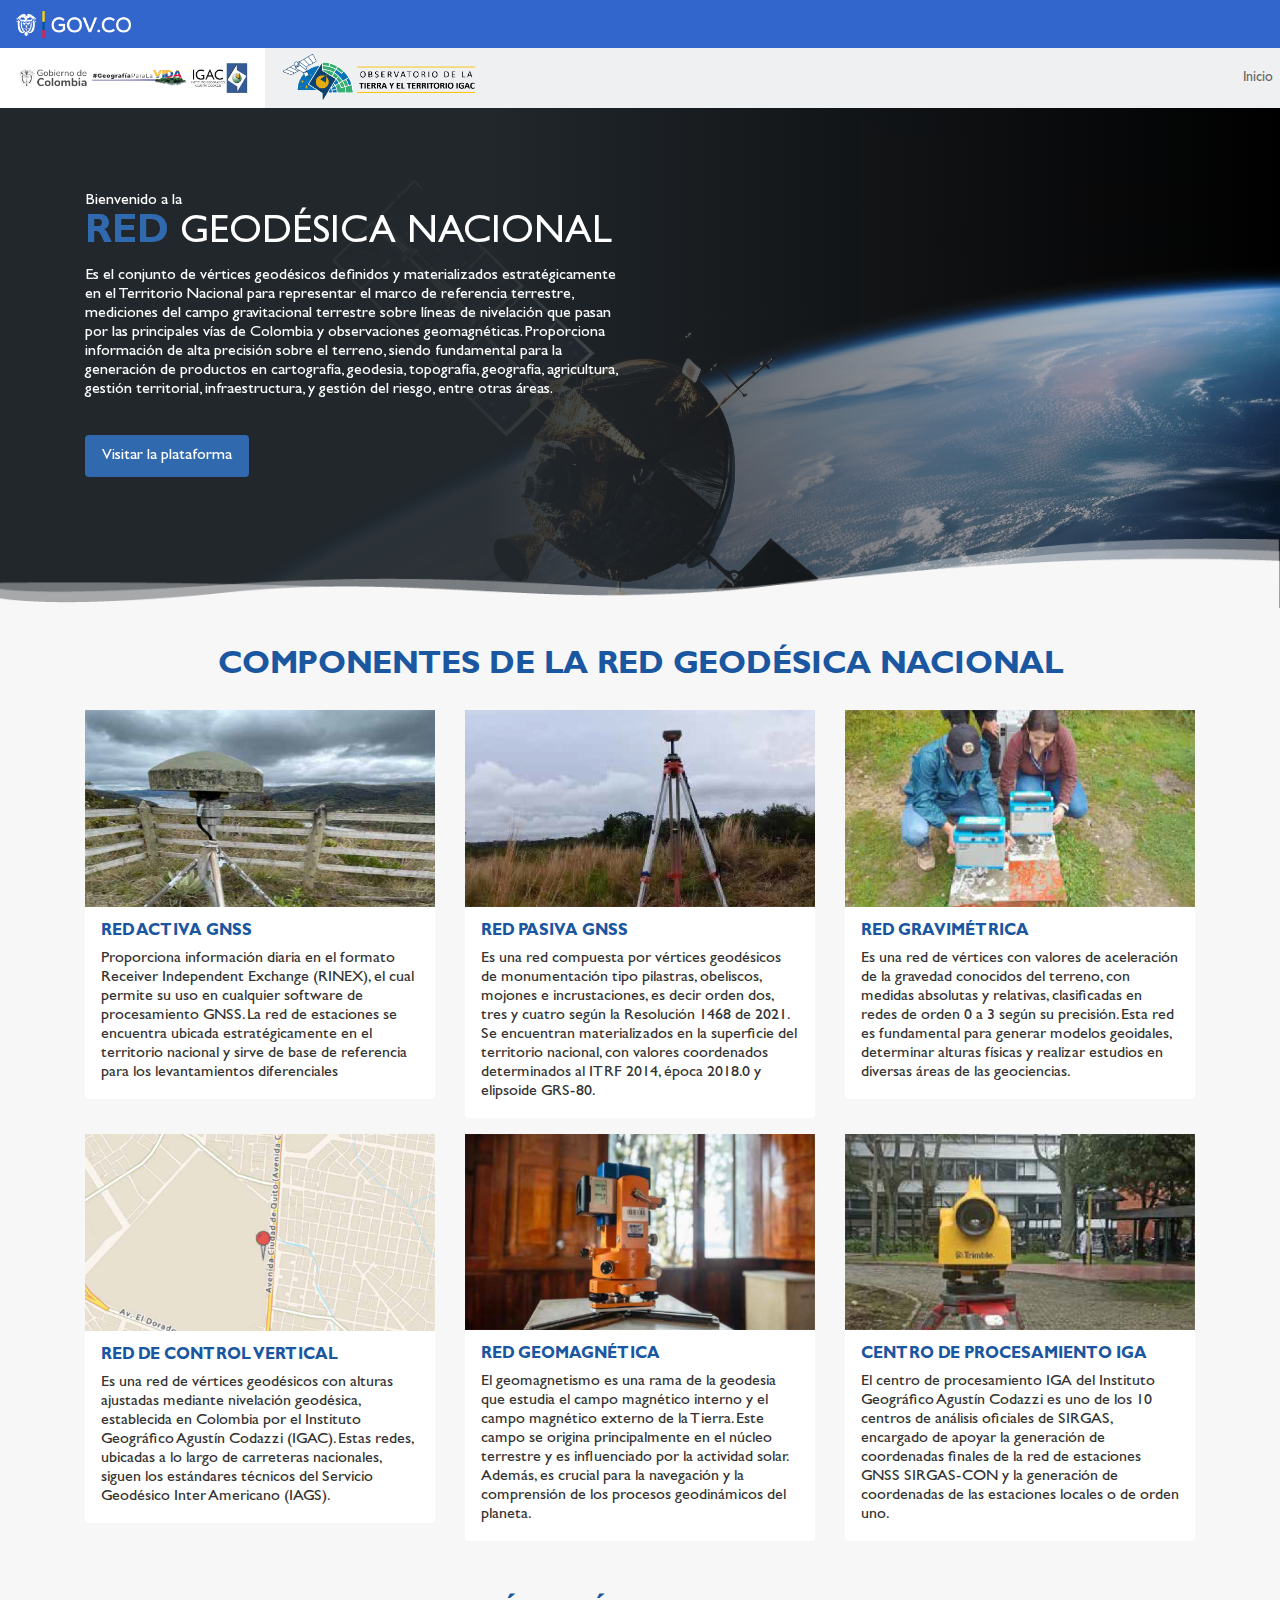
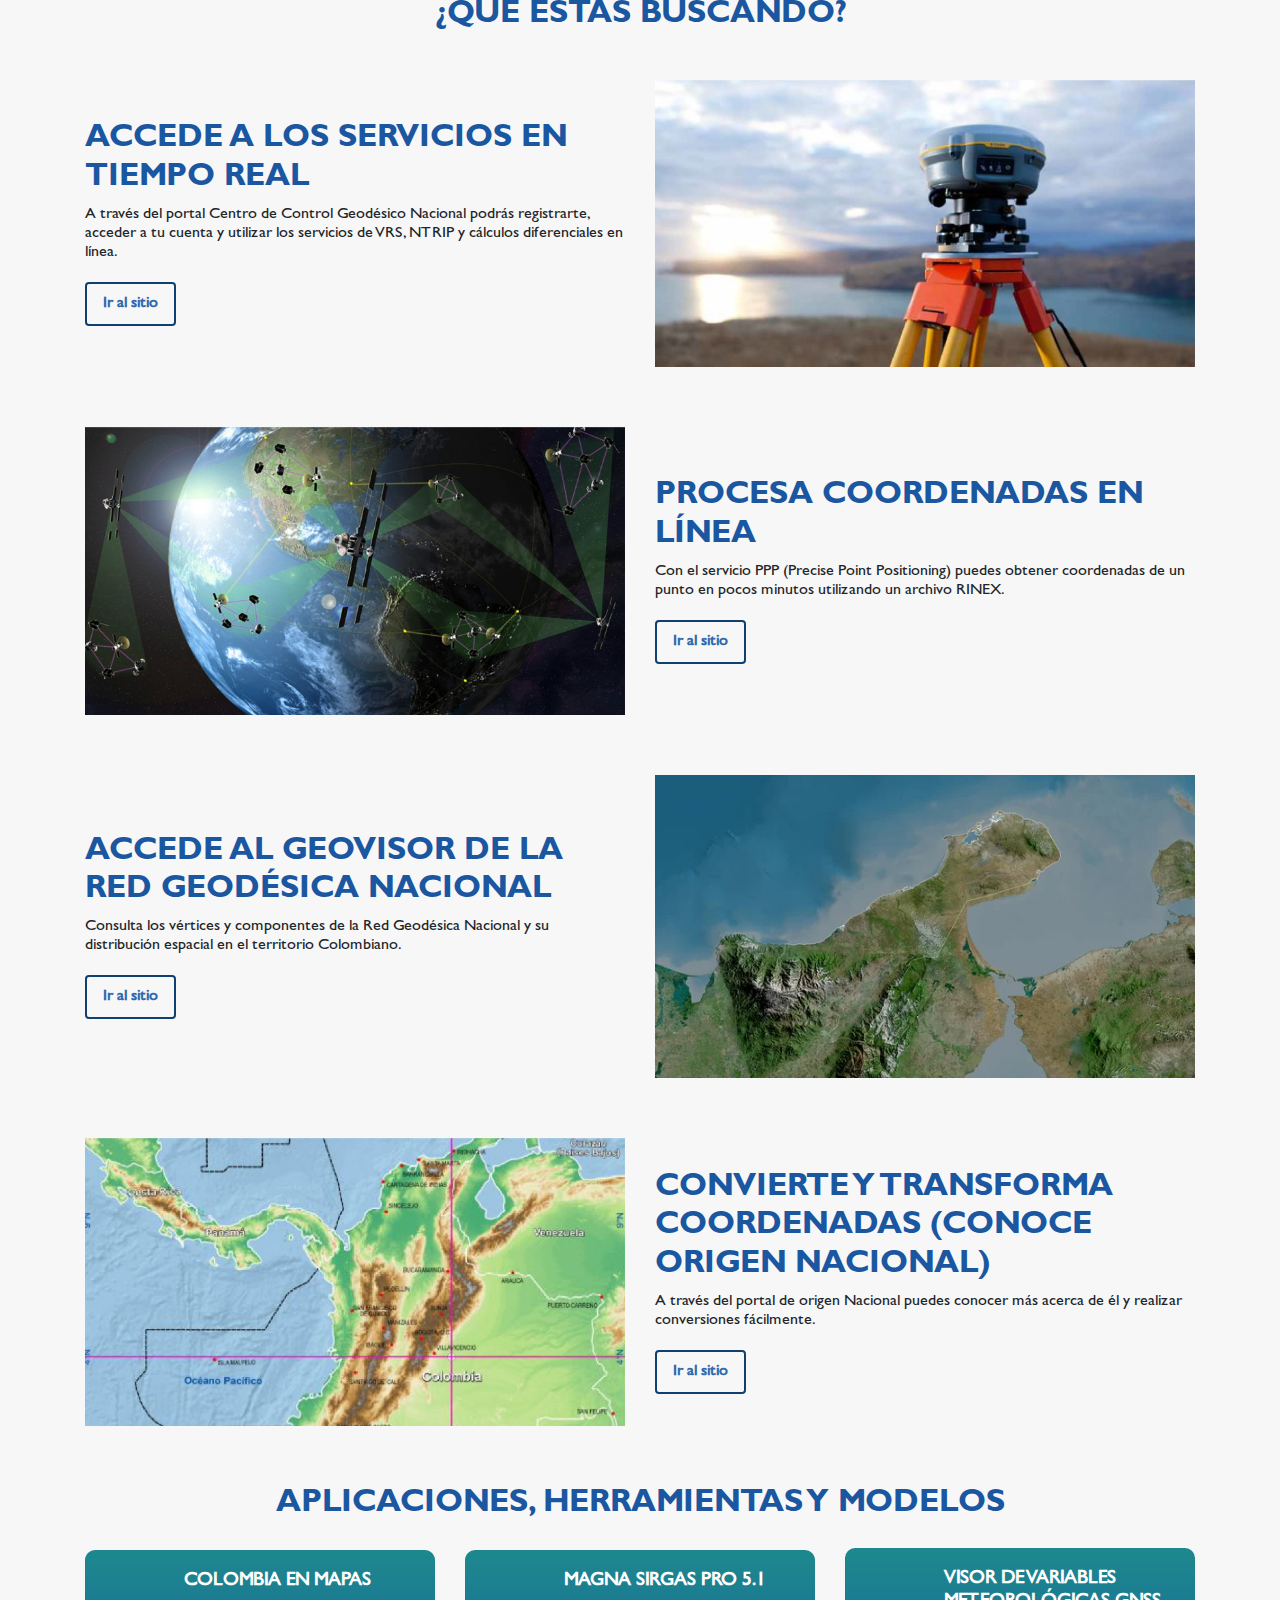
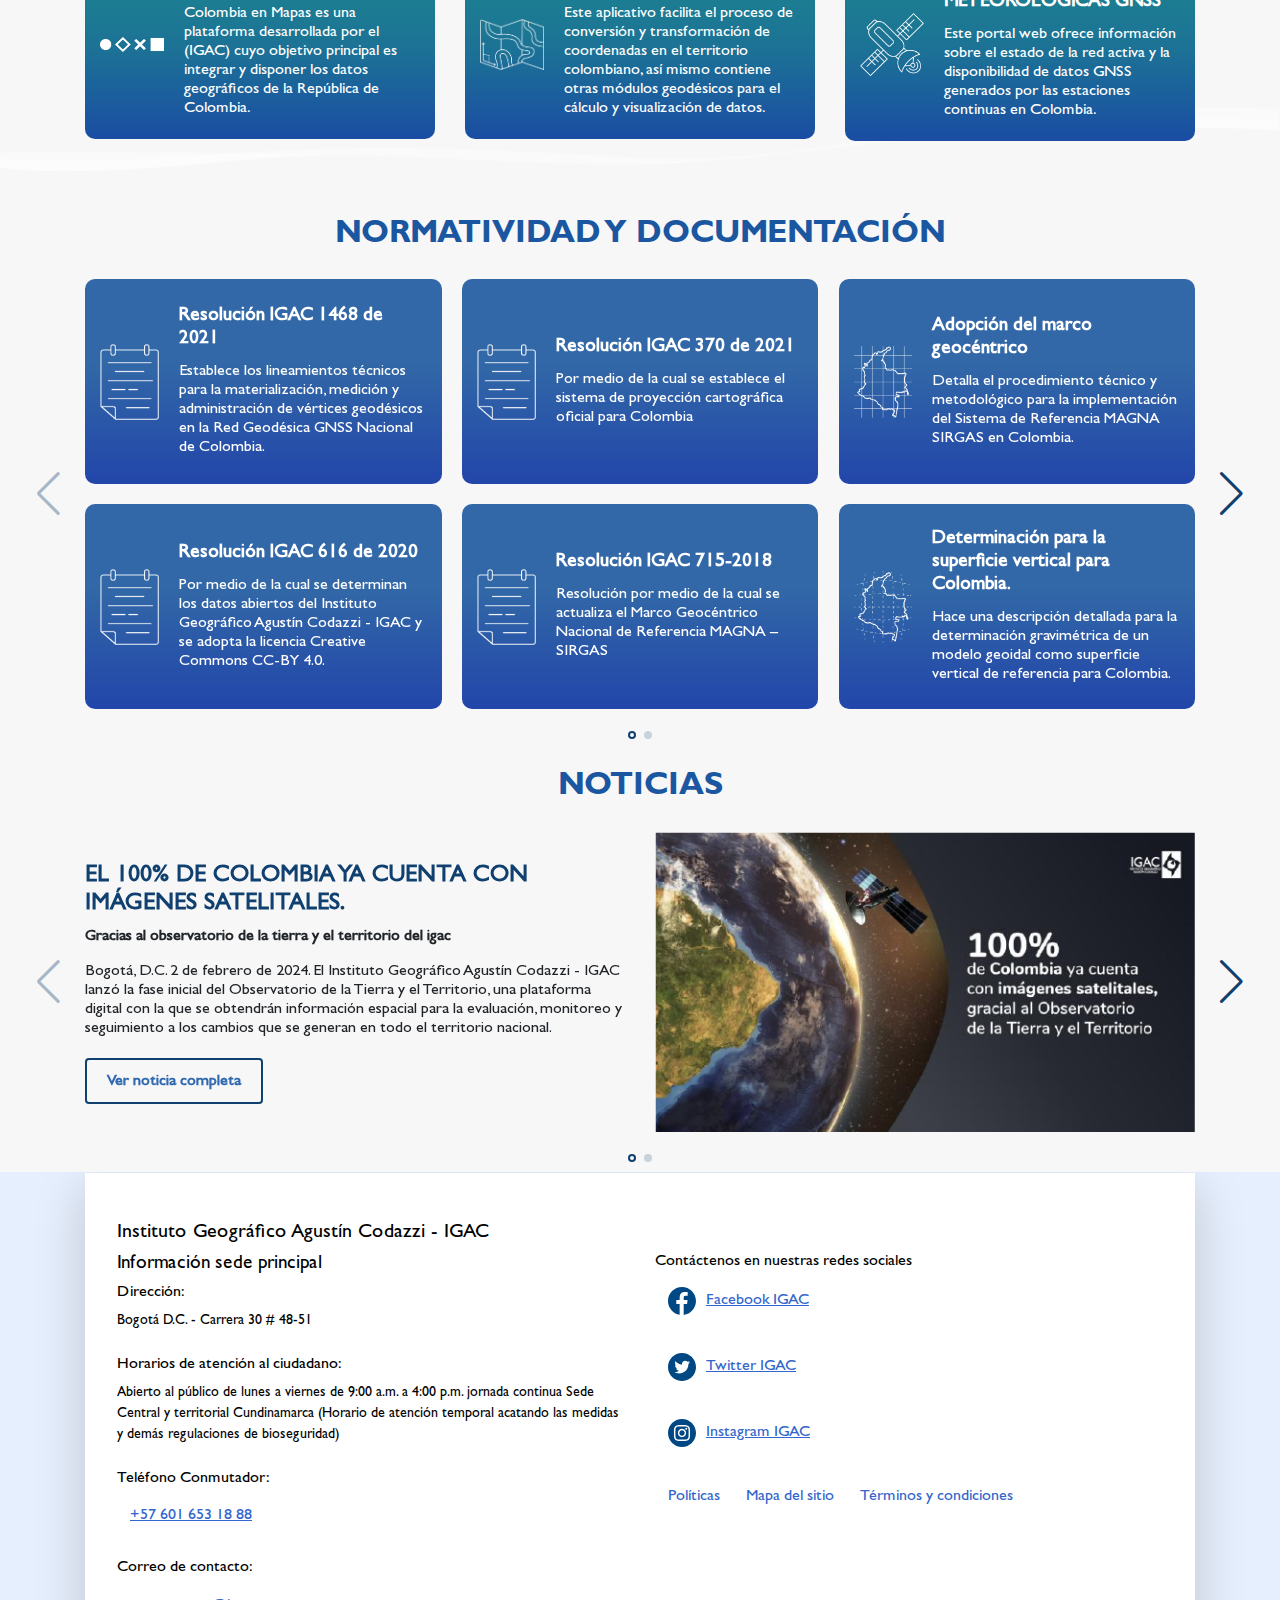
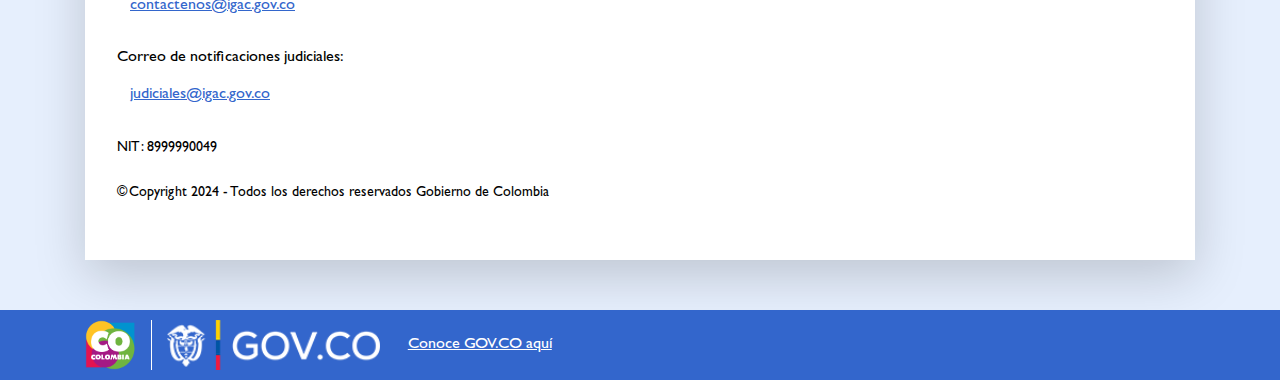
==== index.html @ 98615837 "huh" ====
<!DOCTYPE html>
<html lang="es-ES">
<head>
    <meta charset="utf-8" />
    <meta http-equiv="X-UA-Compatible" content="IE=edge" />
    <meta name="viewport" content="width=device-width,initial-scale=1,maximum-scale=1,user-scalable=no" />
    <meta name="description" content="Red Geodésica content"/>
    <meta name="keywords" content="Red Geodésica keywords"/>
    <meta name="author" content="Instituto Geográfico Agustín Codazzi - IGAC" />
    <meta name="title" property="og:title" content="Colombia en Mapas">
    <meta property="og:type" content="website">
    <meta name="image" property="og:image" content="">
    <meta http-equiv="content-language" content="es" />
    <link rel="stylesheet" href="https://pro.fontawesome.com/releases/v5.10.0/css/all.css" integrity="sha384-AYmEC3Yw5cVb3ZcuHtOA93w35dYTsvhLPVnYs9eStHfGJvOvKxVfELGroGkvsg+p" crossorigin="anonymous">
    <link rel="canonical" href="https://www.colombiaot.gov.co" />
    <link rel="shortcut icon" href="./redgeodesica/images/favicon.ico" />
    <title>Red Geodésica.</title>

    <link rel="stylesheet" href="https://cdn.jsdelivr.net/npm/bootstrap@4.0.0/dist/css/bootstrap.min.css" integrity="sha384-Gn5384xqQ1aoWXA+058RXPxPg6fy4IWvTNh0E263XmFcJlSAwiGgFAW/dAiS6JXm" crossorigin="anonymous">
    <link rel="stylesheet" href="https://cdn.jsdelivr.net/npm/swiper@11/swiper-bundle.min.css" />

    <link rel="stylesheet" href="/css/navbar-footer.css">
    <link rel="stylesheet" href="/css/maestra.css">
</head>
<body class="calcite calcite-nav-top">
    <!--header-->
    <div class="barra_gov">
        <a class="logo-gov" href="https://www.gov.co/home/" target="_blank">
            <img alt="Logo Gov.co" src="/images/header_govco.png">
        </a>
    </div>
    <nav>
        <div class="navbarigac">
            <div class="logos">
                <a href="https://www.igac.gov.co" class="navbar-brand-igac" target="_blank">
                    <img alt="Logo IGAC" src="/images/logo.png">
                </a>
                <img src="/images/Logo_OBS.png" alt="">
            </div>
            <ul id="link-list">
                <li>
                    <a rel="noopener" href="/redgeodesica">Inicio</a>
                </li>                
            </ul>
            <button class='nav-bar-toggle-igac'>
                <div class='icon-bar'></div>
                <div class='icon-bar'></div>
                <div class='icon-bar'></div>
            </button>
        </div>
        <div class='navbarnavigac'>
        </div>
    </nav>
    <!--body-->
    <div class="herobanner-container">
        <div class="herobanner">
            <div class="container herobanner-text">
                <div class="row pb-5">
                    <div class="col-md-8 col-lg-6">
                        <p class="welcome mb-0">Bienvenido a la</p>
                        <h1>
                            <b>RED</b>
                            GEODÉSICA NACIONAL
                        </h1>
                        <p class="introduction pb-3">
                            Es el conjunto de vértices geodésicos definidos y materializados estratégicamente en el Territorio Nacional 
                            para representar el marco de referencia terrestre, mediciones del campo gravitacional terrestre sobre líneas 
                            de nivelación que pasan por las principales vías de Colombia y observaciones geomagnéticas. Proporciona
                            información de alta precisión sobre el terreno, siendo fundamental para la generación de productos en cartografía, 
                            geodesia, topografía, geografía, agricultura, gestión territorial, infraestructura, y gestión del riesgo, entre otras áreas.
                        </p>
                        <br>
                        <a class="btn px-3 py-2" href="/visor/" target="_blank">
                            Visitar la plataforma
                        </a>
                    </div>
                </div>
                <!-- If we need pagination-->                   
                <div class="swiper-pagination swiper-pagination1 text-left col-12 d-flex mt-5"></div>
            </div>
            <div class="container-fluid swiper-container">
                <!-- Slider main container -->
                <div class="swiper-herobanner">
                    <!-- Additional required wrapper -->            
                    <div class="swiper-wrapper">
                        <!-- Slides -->
                        <div class="swiper-slide">
                            <img class="hero-bg" src="/images/hero1.jpg" alt="">
                        </div>
                        <div class="swiper-slide">
                            <img class="hero-bg" src="/images/hero2.jpg" alt="">
                        </div>
                        <div class="swiper-slide">
                            <img class="hero-bg" src="/images/hero3.jpg" alt="">
                        </div>            
                    </div>                
                </div>
            </div>
        </div>
    </div>
    <main class="position-relative">
        <div class="section componentes">
            <img class="shape" src="/images/shape.png" alt="">
            <h2 class="title mb-4">
                Componentes de la Red Geodésica Nacional
            </h2>
            <div class="container">               
                <div class="row">
                    <div class="col-md-4 mb-3">
                        <a href="" class="card">
                            <img src="/images/red_activa.png" alt="">
                            <div class="p-3"> 
                                <div class="title text-left mb-2">Red Activa GNSS</div>
                                <p>Proporciona información diaria en el formato Receiver Independent Exchange (RINEX), el cual permite su uso en cualquier software de procesamiento GNSS. La red de estaciones se encuentra ubicada estratégicamente en el territorio nacional y sirve de base de referencia para los levantamientos diferenciales</p>
                            </div>
                        </a>
                    </div>
                    <div class="col-md-4 mb-3">
                        <a href="" class="card">
                            <img src="/images/red_pasiva.png" alt="">
                            <div class="p-3">
                                <div class="title text-left mb-2">Red Pasiva GNSS</div>
                                <p>Es una red compuesta por vértices geodésicos de monumentación tipo pilastras, obeliscos, mojones e incrustaciones, es decir orden dos, tres y cuatro según la Resolución 1468 de 2021. Se encuentran materializados en la superficie del territorio nacional, con valores coordenados determinados al ITRF 2014, época 2018.0 y elipsoide GRS-80.</p>
                            </div>
                        </a>
                    </div>
                    <div class="col-md-4 mb-3">
                        <a href="" class="card">
                            <img src="/images/red_gavimetrica.png" alt="">
                            <div class="p-3">
                                <div class="title text-left mb-2">Red Gravimétrica</div>
                                <p>
                                    Es una red de vértices con valores de aceleración de la gravedad conocidos del terreno, con medidas absolutas y relativas, clasificadas en redes de orden 0 a 3 según su precisión. Esta red es fundamental para generar modelos geoidales, determinar alturas físicas y realizar estudios en diversas áreas de las geociencias.</p>
                            </div>
                        </a>
                    </div>
                    <div class="col-md-4 mb-3">
                        <a href="" class="card">
                            <img src="/images/control_vertical.png" alt="">
                            <div class="p-3">
                                <div class="title text-left mb-2">Red de Control Vertical</div>
                                <p>Es una red de vértices geodésicos con alturas ajustadas mediante nivelación geodésica, establecida en Colombia por el Instituto Geográfico Agustín Codazzi (IGAC). Estas redes, ubicadas a lo largo de carreteras nacionales, siguen los estándares técnicos del Servicio Geodésico Inter Americano (IAGS).</p>
                            </div>
                        </a>
                    </div>
                    <div class="col-md-4 mb-3">
                        <a href="" class="card">
                            <img src="/images/red_geomagnetica.png" alt="">
                            <div class="p-3">
                                <div class="title text-left mb-2">Red Geomagnética</div>
                                <p>El geomagnetismo es una rama de la geodesia que estudia el campo magnético interno y el campo magnético externo de la Tierra. Este campo se origina principalmente en el núcleo terrestre y es influenciado por la actividad solar. Además, es crucial para la navegación y la comprensión de los procesos geodinámicos del planeta.</p>
                            </div>
                        </a>
                    </div>
                    <div class="col-md-4 mb-3">
                        <a href="" class="card">
                            <img src="/images/centro_procesamiento.png" alt="">
                            <div class="p-3">
                                <div class="title text-left mb-2">Centro de Procesamiento IGA</div>
                                <p>El centro de procesamiento IGA del Instituto Geográfico Agustín Codazzi es uno de los 10 centros de análisis oficiales de SIRGAS, encargado de apoyar la generación de coordenadas finales de la red de estaciones GNSS SIRGAS-CON y la generación de coordenadas de las estaciones locales o de orden uno.</p>
                            </div>
                        </a>
                    </div>                    
                </div>
            </div>
        </div>
        <h2 class="title mb-4">
            ¿QUÉ ESTÁS BUSCANDO?
        </h2>
        <div class="section que-es-ott">
            <div class="container">
                <div class="row">
                    <div class="col-md-6 d-flex align-items-center">
                        <div class="text">
                            <h2 class="title text-left">
                                Accede a los servicios en tiempo real
                            <br>
                            </h2>
                            <p>A través del portal Centro de Control Geodésico Nacional podrás registrarte, acceder a tu cuenta y utilizar los servicios de VRS, NTRIP y cálculos diferenciales en línea.
                            <br>
                            <br>
                            <a class="btn px-3 py-2" href="https://redgeodesica-sbc.igac.gov.co/sbc/" target="_blank">
                                Ir al sitio
                            </a>
                            <br>                                                    
                        </div>
                    </div>
                    <div class="col-md-6">
                        <img src="/images/Accedealosservicios.png" alt="">
                    </div>
                </div>
            </div>
        </div>
    </div>
</div>
<div class="section que-es-ott">
    <div class="container">
        <div class="row">
            <div class="col-md-6">
                <img src="/images/procesa_coordenadas.png" alt="">
            </div>
            <div class="col-md-6 d-flex align-items-center">
                <div class="text">
                    <h2 class="title text-left">
                        PROCESA COORDENADAS EN LÍNEA
                        <br>
                    </h2>
                    <p>Con el servicio PPP (Precise Point Positioning) puedes obtener coordenadas de un punto en pocos minutos utilizando un archivo RINEX.
                        <br>
                        <br>
                        <a class="btn px-3 py-2" href="https://redgeodesica-sbc.igac.gov.co:8080/ppp/" target="_blank">
                            Ir al sitio
                        </a>
                        <br>
                    </p>
                </div>
            </div>
        </div>
    </div>
</div>
<div class="section buscando">
    <div class="container">
        <div class="row">
            <div class="col-md-6 d-flex align-items-center">
                <div class="text">
                    <h2 class="title text-left">
                        Accede al Geovisor de la Red Geodésica Nacional
                    </h2>
                    <p>Consulta los vértices y componentes de la Red Geodésica Nacional y su distribución espacial en el territorio Colombiano.
                    <br>
                    <br>
                    <a class="btn px-3 py-2" href="https://www.colombiaenmapas.gov.co/" target="_blank">
                        Ir al sitio
                    </a>
                    <br>                                               
                </div>
            </div>
            <div class="col-md-6">
                <img src="/images/AccedealGeovisor.jpg" alt="">
            </div>
        </div>
    </div>
</div>
<div class="section que-es-ott">
    <div class="container">
        <div class="row">
            <div class="col-md-6">
                <img src="/images/conviertetransformacoordenadas.png" alt="">
            </div>
            <div class="col-md-6 d-flex align-items-center">
                <div class="text">
                    <h2 class="title text-left">
                        Convierte y transforma coordenadas (Conoce origen Nacional)
                        <br>
                    </h2>
                    <p>A través del portal de origen Nacional puedes conocer más acerca de él y realizar conversiones fácilmente.
                        <br>
                        <br>
                        <a class="btn px-3 py-2" href="https://origen.igac.gov.co/herramientas.html" target="_blank">
                            Ir al sitio
                        </a>
                        <br>
                    </p>
                </div>
            </div>
        </div>
    </div>
</div>
        <div class="section aplicaciones">            
            <div class="container">           
                <h2 class="title mb-4">
                    Aplicaciones, herramientas y modelos
                </h2>
                <div class="position-relative row align-items-center">
                    <div class="col-md-4 mb-3">
                        <a href="https://www.colombiaenmapas.gov.co/" target="_blank" class="card d-flex">
                            <div class="img-container">
                                <img class="icono" src="/images/colombia_mapas.png " alt="">
                            </div>
                            <div class="card-body p-0">
                                <h3 class="card-title">COLOMBIA EN MAPAS</h3>
                                <p class="card-text">
                                    Colombia en Mapas es una plataforma desarrollada por el (IGAC) cuyo objetivo principal es integrar y disponer los datos geográficos de la República de Colombia.
                                </p>
                            </div>
                        </a>
                    </div>
                    <div class="col-md-4 mb-3">
                        <a href="https://origen.igac.gov.co/herramientas.html#magna" target="_blank" class="card d-flex">
                            <div class="img-container">
                                <img class="card-img-top" src="/images/magna_sirgas.png" alt="">
                            </div>
                            <div class="card-body p-0">
                                <h3 class="card-title">MAGNA SIRGAS PRO 5.1</h3>
                                <p class="card-text">
                                    Este aplicativo facilita el proceso de conversión y transformación de coordenadas en el territorio colombiano, así mismo contiene otras módulos geodésicos para el cálculo y visualización de datos.
                                </p>
                            </div>
                        </a>
                    </div>
                    <div class="col-md-4 mb-3">
                        <a href="https://redgeodesica-sbc.igac.gov.co/sbc/spider-business-center" target="_blank" class="card d-flex">
                            <div class="img-container">
                                <img class="card-img-top" src="/images/spider_buss.png" alt="">
                            </div>
                            <div class="card-body p-0">
                                <h3 class="card-title">VISOR DE VARIABLES METEOROLÓGICAS GNSS</h3>
                                <p class="card-text">
                                    Este portal web ofrece información sobre el estado de la red activa y la disponibilidad de datos GNSS generados por las estaciones continuas en Colombia.
                                </p>
                            </div>
                        </a>
                    </div>
                </div>
            </div>  
        </div>
        <div class="section normatividad">
            <img class="shape" src="/images/shape.png" alt="">
            <div class="container">           
                <h2 class="title mb-4">
                    Normatividad y Documentación
                </h2>
                <div class="position-relative d-flex align-items-center">
                    <div class="swiper-button-prev swiper-prev"></div>
                    <div class="swiper-button-next swiper-next"></div>
                    <div class="swiper-pagination swiper-pagination2 col-12 d-flex mt-5"></div>
                    <div id="swiper2" class="swiper">
                        <div class="swiper-wrapper">
                            <div class="swiper-slide">
                                <a href="/documentos/resolucion_1468_de_2021.pdf" target="_blank" class="card d-flex">
                                    <div class="img-container">
                                        <img class="icono" src="/images/resoluciones.png" alt="">
                                    </div>
                                    <div class="card-body p-0">
                                        <h3 class="card-title">Resolución IGAC 1468 de 2021</h3>
                                        <p class="card-text">
                                            Establece los lineamientos técnicos para la materialización, medición y administración de vértices geodésicos en la Red Geodésica GNSS Nacional de Colombia.
                                        </p>
                                    </div>
                                </a>                           
                            </div>
                            <div class="swiper-slide">
                                <a href="/documentos/resolucion_616_de_2020.pdf" target="_blank" class="card d-flex">
                                    <div class="img-container">
                                        <img class="card-img-top" src="/images/resoluciones.png" alt="">
                                    </div>
                                    <div class="card-body p-0">
                                        <h3 class="card-title">Resolución IGAC 616 de 2020</h3>
                                        <p class="card-text">
                                            Por medio de la cual se determinan los datos abiertos del Instituto Geográfico Agustín Codazzi - IGAC y se adopta la licencia Creative Commons CC-BY 4.0.
                                        </p>
                                    </div>
                                </a>                          
                            </div>
                            <div class="swiper-slide">
                                <a href="/documentos/resolucion_370_de_2021.pdf" target=”_blank” class="card d-flex">
                                    <div class="img-container">
                                        <img class="card-img-top" src="/images/resoluciones.png" alt="">
                                    </div>
                                    <div class="card-body p-0">
                                        <h3 class="card-title">Resolución IGAC 370 de 2021</h3>
                                        <p class="card-text">
                                            Por medio de la cual se establece el sistema de proyección cartográfica oficial para Colombia
                                        </p>
                                    </div>
                                </a>
                            </div>
                            <div class="swiper-slide">
                                <a href="/documentos/resolucion_igac_715-2018.pdf" target="_blank" class="card d-flex">
                                    <div class="img-container">
                                        <img class="card-img-top" src="/images/resoluciones.png" alt="">
                                    </div>
                                    <div class="card-body p-0">
                                        <h3 class="card-title">Resolución IGAC 715-2018</h3>
                                        <p class="card-text">
                                            Resolución por medio de la cual se actualiza el Marco Geocéntrico Nacional de Referencia MAGNA – SIRGAS
                                        </p>
                                    </div>
                                </a>
                            </div>
                            <div class="swiper-slide">
                                <a href="/documentos/adopcion_marco_geocentrico.pdf" target="_blank" class="card d-flex">
                                    <div class="img-container">
                                        <img class="card-img-top" src="/images/marco_geo.png" alt="">
                                    </div>
                                    <div class="card-body p-0">
                                        <h3 class="card-title">Adopción del marco geocéntrico</h3>
                                        <p class="card-text">
                                            Detalla el procedimiento técnico y metodológico para la implementación del Sistema de Referencia MAGNA SIRGAS en Colombia.
                                        </p>
                                    </div>
                                </a>
                            </div>
                            <div class="swiper-slide">
                                <a href="/documentos/modelo_geoidal_geocol_2004.pdf" target="_blank" class="card d-flex">
                                    <div class="img-container">
                                        <img class="card-img-top" src="/images/superficie_vertical.png" alt="">
                                    </div>
                                    <div class="card-body p-0">
                                        <h3 class="card-title">Determinación para la superficie vertical para Colombia.</h3>
                                        <p class="card-text">
                                            Hace una descripción detallada para la determinación gravimétrica de un modelo geoidal como superficie vertical de referencia para Colombia.
                                        </p>
                                    </div>
                                    
                                </a>
                            </div>
                            <div class="swiper-slide">
                                <a href="/documentos/obtencion_de_alturas.pdf" target="_blank" class="card d-flex">
                                    <div class="img-container">
                                        <img class="card-img-top" src="/images/guia_alturas.png" alt="">
                                    </div>
                                    <div class="card-body p-0">
                                        <h3 class="card-title">Guía metodológica para obtención de alturas</h3>
                                        <p class="card-text">
                                            La presente guía tiene por objeto proporcionar orientación acerca del trabajo de campo y oficina necesarios para la obtención de alturas equivalentes a las niveladas.
                                        </p>
                                    </div>
                                </a>
                            </div>
                            <div class="swiper-slide">
                                <a href="/documentos/resolucion_068_de_2005.pdf" target="_blank" class="card d-flex">
                                    <div class="img-container">
                                        <img class="card-img-top" src="/images/resoluciones.png" alt="">
                                    </div>
                                    <div class="card-body p-0">
                                        <h3 class="card-title">Resolución 068 de 2005</h3>
                                        <p class="card-text">
                                            Por la cual se adopta como único datum oficial de Colombia el Marco Geocéntrico Nacional de Referencia: MAGNA-SIRGAS.
                                        </p>
                                    </div>
                                </a>
                            </div>
                        </div>
                    </div>
                </div>
            </div>  
        </div>        
        <div class="section noticias">
            <div class="container">           
                <h2 class="title mb-4">
                    Noticias
                </h2>
                <div class="position-relative d-flex align-items-center">
                    <div class="swiper-pagination swiper-pagination3 col-12 d-flex mt-5"></div>
                    <div class="swiper-button-prev swiper2-prev"></div>
                    <div class="swiper-button-next swiper2-next"></div>
                    <div id="swiper3" class="swiper">
                        <div class="swiper-wrapper">
                            <div class="swiper-slide">
                                <div class="row align-items-center">
                                    <div class="col-md-6">
                                        <h3 class="subtitle">
                                            EL 100% DE COLOMBIA YA CUENTA CON IMÁGENES SATELITALES.
                                        </h3>
                                        <div class="resume mb-3">
                                            Gracias al observatorio de la tierra y el territorio del igac
                                        </div>
                                        <p>
                                            Bogotá, D.C. 2 de febrero de 2024. El Instituto Geográfico Agustín Codazzi - IGAC lanzó la fase inicial del Observatorio de la Tierra y el Territorio, una plataforma digital con la que se obtendrán información espacial para la evaluación, monitoreo y seguimiento a los cambios que se generan en todo el territorio nacional.
                                        </p>
                                        <br>
                                        <a class="btn" href="https://www.igac.gov.co/noticias/el-100-de-colombia-ya-cuenta-con-imagenes-satelitales-gracias-al-observatorio-de-la-tierra-y-el-territorio-del-igac" target="_blank">
                                            Ver noticia completa
                                        </a>
                                    </div>
                                    <div class="col-md-6">
                                        <img class="icono" src="/images/news1.png" alt="">
                                    </div>
                                </div>
                            </div>
                            <div class="swiper-slide">
                                <div class="row align-items-center">
                                    <div class="col-md-6">
                                        <img class="icono" src="/images/news2.png" alt="">
                                    </div>
                                    <div class="col-md-6">
                                        <h3 class="subtitle">
                                            Boletín Semanal No. 7: El 100% de Colombia ya cuenta con imágenes satelitales.
                                        </h3>
                                        <div class="resume mb-3">
                                            Gracias al observatorio de la tierra y el territorio del igac.
                                        </div>
                                        <p>
                                            La base de datos Ambientalex.info, comparte con la Comunidad Unadista el Boletín Semanal No.7 que informa sobre la normativa y los eventos en protección y preservación del medio ambiente.
                                        </p>
                                        <br>
                                        <a class="btn" href="https://noticias.unad.edu.co/index.php/unad-noticias/todas/88-biblioteca/6683-boletin-semanal-no-7-el-100-de-colombia-ya-cuenta-con-imagenes-satelitales-gracias-al-observatorio-de-la-tierra-y-el-territorio-del-igac" target="_blank">
                                            Ver noticia completa
                                        </a>
                                    </div>                                    
                                </div>
                            </div>
                        </div>
                    </div>
                </div>
            </div>
        </div>
    </main>

    <footer class="footer">
        <div class="containerf">
            <div class="footer-container">
                <div class="rowf">
                    <div class="col-md-6f">
                        <h2 class="footer-titulo">Instituto Geográfico Agustín Codazzi - IGAC</h2>
                    </div>
                    <div class="logos-footer col-md-6f">&nbsp;</div>
                </div>
                <div class="rowf">
                    <div class="col-md-6f">
                        <h2 class="sub-titulo-sede-gov-co">Información sede principal</h2>
                    
                        <h3>Dirección:</h3> 
                        <p>Bogotá D.C. - Carrera 30 # 48-51</p>
                    
                        <h3>Horarios de atención al ciudadano:</h3>
                        <p>Abierto al público de lunes a viernes de 9:00 a.m. a 4:00 p.m. jornada continua Sede Central y territorial Cundinamarca (Horario de atención temporal acatando las medidas y demás regulaciones de bioseguridad)</p>
                        <h3>Teléfono Conmutador:</h3>
                        <p>
                            <a class="btn" href="tel:6016531888">+57 601 653 18 88</a>
                        </p>
                        <h3>Correo de contacto:</h3>
                        <p>
                            <a class="btn" href="mailto:contactenos@igac.gov.co">contactenos@igac.gov.co</a>
                        </p>
                    
                        <h3>Correo de notificaciones judiciales:</h3>
                        <p>
                            <a class="btn" href="mailto:judiciales@igac.gov.co">judiciales@igac.gov.co</a>
                        </p>
                        <p>NIT: 8999990049</p>
                    
                        <p>©Copyright 2024 - Todos los derechos reservados Gobierno de Colombia</p>
                    </div>                
                    <div class="col-md-6f">
                        <h3>Contáctenos en nuestras redes sociales</h3>
                    
                        <div class="redes-sociales">
                            <p>
                                <a class="btn" href="https://www.facebook.com/IgacColombia" tabindex="-1" target="_blank">
                                    <img alt="Visitar Facebook IGAC" class="icono-redes" src="/images/footer/facebook.svg">
                                    Facebook IGAC 
                                </a>
                            </p>
                    
                            <p>
                                <a class="btn" href="https://twitter.com/igacColombia" tabindex="-1" target="_blank">
                                    <img alt="Visitar Twitter IGAC" class="icono-redes" src="/images/footer/twitter.svg">
                                    Twitter IGAC 
                                </a>
                            </p>
                    
                            <p>
                                <a class="btn" href="https://www.instagram.com/accounts/login/?next=/igacColombia/" tabindex="-1" target="_blank"><img alt="Visitar Instagram IGAC" class="icono-redes" src="/images/footer/instagram.svg">
                                    Instagram IGAC 
                                </a>
                            </p>
                        </div>                    
                        <div class="footer-enlaces"><a class="btn" class="btn-low">Políticas</a> 
                            <a class="btn" class="btn-low">Mapa del sitio</a> 
                            <a class="btn" class="btn-low">Términos y condiciones</a>
                        </div>
                    </div>
                </div>
            </div>
        </div>
        <div class="gov-co-footer-pie">
            <div class="gov-co-footer-auto containerf">
                <img alt="Logo marca de Colombia" class="gov-co-logo-pie-blanco" src="/images/marca_colombia.png">

                <img alt="Logo de Gov Co" class="gov-co-logo-pie-mesa" src="/images/header_govco.png">

                <a class="btn" class="text-white text-align-right" href="https://www.gov.co" target="_blank">
                    Conoce GOV.CO aquí
                </a>
            </div>
        </div>
    </footer>

    <script src="https://code.jquery.com/jquery-3.2.1.min.js" crossorigin="anonymous"></script>
    <script src="https://cdn.jsdelivr.net/npm/popper.js@1.12.9/dist/umd/popper.min.js" integrity="sha384-ApNbgh9B+Y1QKtv3Rn7W3mgPxhU9K/ScQsAP7hUibX39j7fakFPskvXusvfa0b4Q" crossorigin="anonymous"></script>
    <script src="https://cdn.jsdelivr.net/npm/bootstrap@4.0.0/dist/js/bootstrap.min.js" integrity="sha384-JZR6Spejh4U02d8jOt6vLEHfe/JQGiRRSQQxSfFWpi1MquVdAyjUar5+76PVCmYl" crossorigin="anonymous"></script>
    
    <!--swipper js-->
    <link rel="stylesheet" href="https://cdn.jsdelivr.net/npm/swiper@11/swiper-bundle.min.css"/>
    <script src="https://unpkg.com/swiper/swiper-bundle.min.js"></script>

    <script src="/script.js"></script>
    <script  src="/navbar.js"></script>    
</body>
</html>
---- css/navbar-footer.css ----
/*global*/
@font-face {
    font-family: 'Gill Sans Std Bold';
    src: url(../fonts/GillSansStd-Bold.eot);
    src: url(../fonts/GillSansStd-Bold.eot?#iefix) format('embedded-opentype'), url(../fonts/GillSansStd-Bold.woff2) format('woff2'), url(../fonts/GillSansStd-Bold.woff) format('woff'), url(../fonts/GillSansStd-Bold.ttf) format('truetype'), url(../fonts/GillSansStd-Bold.svg#GillSansStd-Bold) format('svg');
    font-weight: bold;
    font-style: normal;
}

@font-face {
    font-family: 'Gill Sans Std Bold Italic';
    src: url(../fonts/GillSansStd-BoldItalic.eot);
    src: url(../fonts/GillSansStd-BoldItalic.eot?#iefix) format('embedded-opentype'), url(../fonts/GillSansStd-BoldItalic.woff2) format('woff2'), url(../fonts/GillSansStd-BoldItalic.woff) format('woff'), url(../fonts/GillSansStd-BoldItalic.ttf) format('truetype'), url(../fonts/GillSansStd-BoldItalic.svg#GillSansStd-BoldItalic) format('svg');
    font-weight: bold;
    font-style: italic;
}

@font-face {
    font-family: 'Gill Sans Std semi Bold';
    src: url(../fonts/GillSans-SemiBold.eot);
    src: url(../fonts/GillSans-SemiBold.eot?#iefix) format('embedded-opentype'), url(../fonts/GillSans-SemiBold.woff2) format('woff2'), url(../fonts/GillSans-SemiBold.woff) format('woff'), url(../fonts/GillSans-SemiBold.ttf) format('truetype'), url(../fonts/GillSans-SemiBold.svg#GillSans-SemiBold) format('svg');
    font-weight: bold;
    font-style: normal;
}

@font-face {
    font-family: 'Gill Sans Std Bold Condensed';
    src: url(../fonts/GillSansStd-BoldCondensed.eot);
    src: url(../fonts/GillSansStd-BoldCondensed.eot?#iefix) format('embedded-opentype'), url(../fonts/GillSansStd-BoldCondensed.woff2) format('woff2'), url(../fonts/GillSansStd-BoldCondensed.woff) format('woff'), url(../fonts/GillSansStd-BoldCondensed.ttf) format('truetype'), url(../fonts/GillSansStd-BoldCondensed.svg#GillSansStd-BoldCondensed) format('svg');
    font-weight: bold;
    font-style: normal;
}

@font-face {
    font-family: 'Gill Sans Std Italic';
    src: url(../fonts/GillSansStd-Italic.eot);
    src: url(../fonts/GillSansStd-Italic.eot?#iefix) format('embedded-opentype'), url(../fonts/GillSansStd-Italic.woff2) format('woff2'), url(../fonts/GillSansStd-Italic.woff) format('woff'), url(../fonts/GillSansStd-Italic.ttf) format('truetype'), url(../fonts/GillSansStd-Italic.svg#GillSansStd-Italic) format('svg');
    font-weight: normal;
    font-style: italic;
}

@font-face {
    font-family: 'Gill Sans Std Light';
    src: url(../fonts/GillSansStd-Light.eot);
    src: url(../fonts/GillSansStd-Light.eot?#iefix) format('embedded-opentype'), url(../fonts/GillSansStd-Light.woff2) format('woff2'), url(../fonts/GillSansStd-Light.woff) format('woff'), url(../fonts/GillSansStd-Light.ttf) format('truetype'), url(../fonts/GillSansStd-Light.svg#GillSansStd-Light) format('svg');
    font-weight: 300;
    font-style: normal;
}

@font-face {
    font-family: 'Gill Sans Std';
    src: url(../fonts/GillSansStd.eot);
    src: url(../fonts/GillSansStd.eot?#iefix) format('embedded-opentype'), url(../fonts/GillSansStd.woff2) format('woff2'), url(../fonts/GillSansStd.woff) format('woff'), url(../fonts/GillSansStd.ttf) format('truetype'), url(../fonts/GillSansStd.svg#GillSansStd) format('svg');
    font-weight: normal;
    font-style: normal;
}

@font-face {
    font-family: 'Gill Sans Std Extra Bold Disp';
    src: url(../fonts/GillSansStd-ExtraBoldDisp.eot);
    src: url(../fonts/GillSansStd-ExtraBoldDisp.eot?#iefix) format('embedded-opentype'), url(../fonts/GillSansStd-ExtraBoldDisp.woff2) format('woff2'), url(../fonts/GillSansStd-ExtraBoldDisp.woff) format('woff'), url(../fonts/GillSansStd-ExtraBoldDisp.ttf) format('truetype'), url(../fonts/GillSansStd-ExtraBoldDisp.svg#GillSansStd-ExtraBoldDisp) format('svg');
    font-weight: 800;
    font-style: normal;
}

@font-face {
    font-family: 'Gill Sans Std Condensed';
    src: url(../fonts/GillSansStd-Condensed.eot);
    src: url(../fonts/GillSansStd-Condensed.eot?#iefix) format('embedded-opentype'), url(../fonts/GillSansStd-Condensed.woff2) format('woff2'), url(../fonts/GillSansStd-Condensed.woff) format('woff'), url(../fonts/GillSansStd-Condensed.ttf) format('truetype'), url(../fonts/GillSansStd-Condensed.svg#GillSansStd-Condensed) format('svg');
    font-weight: normal;
    font-style: normal;
}

@font-face {
    font-family: 'Gill Sans Std Extra Bold';
    src: url(../fonts/GillSansStd-ExtraBold.eot);
    src: url(../fonts/GillSansStd-ExtraBold.eot?#iefix) format('embedded-opentype'), url(../fonts/GillSansStd-ExtraBold.woff2) format('woff2'), url(../fonts/GillSansStd-ExtraBold.woff) format('woff'), url(../fonts/GillSansStd-ExtraBold.ttf) format('truetype'), url(../fonts/GillSansStd-ExtraBold.svg#GillSansStd-ExtraBold) format('svg');
    font-weight: 800;
    font-style: normal;
}

* {
    box-sizing: border-box;
}

body {
    margin: 0;    
}

nav, footer {
    font-size: 14px;
    font-family: 'Gill Sans Std' !important;
}

/* barra govierno */
nav {
    position: sticky;
    top: 0;
    z-index: 100000;
}

nav ul {
    list-style: none;    
}

nav a {
    text-decoration: none;    
}

input#filterInput {
    display: block;
    width: 100%;
    line-height: 1.25;
    min-height: calc(0.5rem* 2 + 1.25rem + 2px);
    padding: 0.5rem 0.75rem;
    background: #fff;
    border: 1px solid #ccc;
    border-radius: 2px 0 0 2px;
    -webkit-appearance: none;
    -moz-appearance: none;
    appearance: none;
    -webkit-box-sizing: border-box;
    box-sizing: border-box;
    height: 40px !important;
    margin-top: 9px !important;
    padding-left: 30px !important;
    padding-right: 30px !important;
    font-size: 16px !important;
    background: #fff !important;
    border-radius: 5px !important;
}

.barra_gov {
    background-color: #3366cc !important;
    width: 100%;
    height: 48px;
    padding: 0px;    
    display: flex;
    align-items: center;
}

.logo-gov {
    display: flex;
    align-items: center;
}

.logo-gov img {
    width: auto;
    height: 27px;
    padding-right: 16px;
    padding-left: 16px;
}

/* nav */
.navbarigac {
    position: sticky;
    top: 0;
    height: 60px;
    background: var(--bg-igac-gris);    
    display: flex;
    justify-content: space-between;
}

.navbarigac .logos {
    display: flex;
    align-items: center;    
}

.navbar-brand-igac {
    order: 1;
    background: #fff;
    height: 100%;
    display: flex;
    align-items: center;
    max-width: 100%;
    padding-right: 16px;
    padding-left: 16px;
}

.navbarigac img {
    order: 2;
    height: 52px;
    padding-right: 16px;
    padding-left: 16px;
}

.navbarigac li img,
.navbarnavigac li img {
    padding-right: 0;
    padding-left: 0;
    margin-left: 4px;
    width: 8px;
    height: auto;
}

.navbar-brand-igac img {
    max-height: 35px;
    height: 35px;
    min-height: 35px;
    width: auto;
    display: block;
    padding: 0;    
}

.navbarigac ul {
    margin-top: 0;
    display: flex;
    align-items: center;
    margin-bottom: 0;
}

.navbarigac ul li {
    padding-left: 7.5px;
    padding-right: 7.5px;
}

.navbarigac ul li a,
.navbarnavigac ul li a {
    color: #666666 !important;
    display: flex;
    justify-content: space-between;
    align-items: center;
    width: 100%;
}

.nav-bar-toggle-igac {
    display: none;
    padding: 0 15px;
    border: 0;
    background: none;
}

.nav-bar-toggle-igac .icon-bar {
    display: block;
    background: #666666;
    width: 22px;
    height: 2px;
    margin-bottom: 4px;
    border-radius: 1px;
}

.navbarnavigac {    
    width: 100%;
    position: absolute;
    max-height: 0;
    background: #E9EAEB;
    overflow: hidden;
    transition: all 0.3s ease;
}

.navbarnavigac.expandMenu {    
    max-height: 1200px;
    transition: all 0.6s ease;
}

.collapse-buton {
    cursor: pointer;
}

.collapse-menu {
    padding: 0;
    width: max-content;
    position: absolute;
    top: 100%;
    right: 15px;
    display: block !important;
    background: #fff;
    box-shadow: 0 3px 15px rgba(0,0,0,0.11765) !important;
    max-height: 0;
    overflow: hidden;
    transition: all 0.5s ease;
}

.collapse-menu.expand {
    max-height: 400px;
    transition: all 0.5s ease;
}

.collapse-menu li {
    display: flex;
    align-items: center;
    justify-content: space-between;
    margin: 8px 10px !important;
    padding: 8px 0;
    border-bottom: 1px solid rgba(0,0,0,0.1);   
}

.collapse-menu li:last-child {
    border-bottom: 0;
}

.collapse-menu li img {
    transform: rotate(-90deg);
}

.collapse-menu a {
    padding-right: 10px;
    width: 100%;
    color: #666;       
}

.collapse-menu a:last-child {
    padding-bottom: 0;
}



/* Footer*/
footer {
    padding-top: 1px;    
    background: #e6effd;
    color: #000;
    position: relative;
    z-index: 1;
}

footer > .containerf,
.gov-co-footer-pie > .containerf {
    max-width: 1140px;
    width: 100%;
    padding-right: 15px;
    padding-left: 15px;
    margin-right: auto;
    margin-left: auto;
}

footer .footer-container > .rowf {
    display: -ms-flexbox;
    display: flex;
    -ms-flex-wrap: wrap;
    flex-wrap: wrap;
    margin-right: -15px;
    margin-left: -15px;
}

footer .rowf > .col-md-6f {
    flex: 0 0 50%;
    max-width: 50%;
    position: relative;
    width: 100%;
    padding-right: 15px;
    padding-left: 15px;
}

.footer-container {
    padding: 32px;
    margin-bottom: 50px !important;
    box-shadow: 0 16px 48px rgba(0, 0, 0, 0.175) !important;
    background: #fff;
}

footer .footer-titulo {
    padding-top: 16px;
    
    font-size: 20px;
    padding-top: 16px!important;
}

.footer .logos-footer  {
    margin-bottom: 16px;
    margin-top: 8px;
}

footer h2 {
    font-size: 1.2rem;
}

footer h3 {
    font-size: 16px;
}

footer p {
    color: #000;
    font-size: 14px;
    line-height: 1.5;
    margin-bottom: 24px !important;
}

footer a {
    color: #3366cc !important;
    text-decoration: underline !important;
}

footer .redes-sociales a {
    display: flex;
    align-items: center;
}

footer .footer-enlaces a {
    
    text-decoration: none !important;
    text-transform: none;
    padding-right: 8px;
}

footer .icono-redes {
    width: 28px;
    height: 28px;
    margin-right: 10px;
}

.gov-co-footer-auto  {
    padding: 5px 0;
    display: flex;
    align-items: center;
}

footer .gov-co-footer-pie {
    background-color: #3366cc !important;
    padding: 5px;
}

footer .gov-co-logo-pie-blanco {
    width: auto;
    height: 50px;
    border-right: white solid 1px;
    padding-right: 15px;
}

footer .gov-co-footer-auto  a {
    color: #fff !important;
}

footer .gov-co-logo-pie-mesa {
    width: auto;
    height: 50px;
    padding-left: 15px;
    padding-right: 15px;
}

/* 404 */
.nofound .image-container {
    display: flex;
    justify-content: center;
    flex-wrap: wrap;
}

.nofound .image-container img {
    width: 80%;
}

.nofound .text {
    font-family: 'Tajawal-Medium';
}

/* Media querys */
@media (max-width: 768px) {
    .navbarigac ul {
        display: none;
    }

    .nav-bar-toggle-igac {
        display: block;
    }

    #link-list {
        margin-top: 0;
        border-top: 1.5px solid #3366cc;
        color: #666666;
        padding: 0 24px;
        margin-bottom: 0;
    }

    #link-list li {
        margin-top: 16px;
        margin-bottom: 16px;
    }

    #link-list li a {
        color: #666666;
        line-height: normal;
    }

    .barra_gov {
        justify-content: space-between;
        padding-right: 0;
    }
}

@media (max-width: 1200px) {
    /* Footer*/
    footer > .containerf,
    .gov-co-footer-pie > .containerf {
        max-width: 1140px;
    }
}

@media (max-width: 992px) {
    /* Footer*/
    footer > .containerf,
    .gov-co-footer-pie > .containerf {
        max-width: 960px;
    }
}

@media (max-width: 768px) {
    /* Navbar*/
    .collapse-menu {
        position: relative;
        width: 100%;
        right: 0;
        margin-top: 10px;
    }

    /* Footer*/
    footer > .containerf,
    .gov-co-footer-pie > .containerf {
        max-width: 720px;
    }

}

@media (max-width: 576px) {
    html, body {
        font-size: 13px !important;
    }

    /* Navbar*/
    .navbar-brand-igac {
        padding-right: 5px;
        padding-left: 5px;
    }

    .logo-gov img {
        height: 20px;
    }

    .navbar-brand-igac img {
        height: 30px;
    }

    /* Footer*/
    footer > .containerf,
    .gov-co-footer-pie > .containerf {
        max-width: 540px;
    }

    footer .gov-co-logo-pie-blanco {
        height: 40px;
    }

    footer .gov-co-logo-pie-mesa {
        height: 40px;
    }

    footer .gov-co-footer-auto a {
        font-size: 12px;
    }

    footer .rowf > .col-md-6f {
        flex: 0 0 100%;
        max-width: 100%;
    }

    footer .logos-footer {
        display: none;
    }
}
---- css/maestra.css ----
/*global*/
@font-face {
    font-family: 'Gill Sans Std Bold';
    src: url(../fonts/GillSansStd-Bold.eot);
    src: url(../fonts/GillSansStd-Bold.eot?#iefix) format('embedded-opentype'), url(../fonts/GillSansStd-Bold.woff2) format('woff2'), url(../fonts/GillSansStd-Bold.woff) format('woff'), url(../fonts/GillSansStd-Bold.ttf) format('truetype'), url(../fonts/GillSansStd-Bold.svg#GillSansStd-Bold) format('svg');
    font-weight: bold;
    font-style: normal;
}

@font-face {
    font-family: 'Gill Sans Std Bold Italic';
    src: url(../fonts/GillSansStd-BoldItalic.eot);
    src: url(../fonts/GillSansStd-BoldItalic.eot?#iefix) format('embedded-opentype'), url(../fonts/GillSansStd-BoldItalic.woff2) format('woff2'), url(../fonts/GillSansStd-BoldItalic.woff) format('woff'), url(../fonts/GillSansStd-BoldItalic.ttf) format('truetype'), url(../fonts/GillSansStd-BoldItalic.svg#GillSansStd-BoldItalic) format('svg');
    font-weight: bold;
    font-style: italic;
}

@font-face {
    font-family: 'Gill Sans Std semi Bold';
    src: url(../fonts/GillSans-SemiBold.eot);
    src: url(../fonts/GillSans-SemiBold.eot?#iefix) format('embedded-opentype'), url(../fonts/GillSans-SemiBold.woff2) format('woff2'), url(../fonts/GillSans-SemiBold.woff) format('woff'), url(../fonts/GillSans-SemiBold.ttf) format('truetype'), url(../fonts/GillSans-SemiBold.svg#GillSans-SemiBold) format('svg');
    font-weight: bold;
    font-style: normal;
}

@font-face {
    font-family: 'Gill Sans Std Bold Condensed';
    src: url(../fonts/GillSansStd-BoldCondensed.eot);
    src: url(../fonts/GillSansStd-BoldCondensed.eot?#iefix) format('embedded-opentype'), url(../fonts/GillSansStd-BoldCondensed.woff2) format('woff2'), url(../fonts/GillSansStd-BoldCondensed.woff) format('woff'), url(../fonts/GillSansStd-BoldCondensed.ttf) format('truetype'), url(../fonts/GillSansStd-BoldCondensed.svg#GillSansStd-BoldCondensed) format('svg');
    font-weight: bold;
    font-style: normal;
}

@font-face {
    font-family: 'Gill Sans Std Italic';
    src: url(../fonts/GillSansStd-Italic.eot);
    src: url(../fonts/GillSansStd-Italic.eot?#iefix) format('embedded-opentype'), url(../fonts/GillSansStd-Italic.woff2) format('woff2'), url(../fonts/GillSansStd-Italic.woff) format('woff'), url(../fonts/GillSansStd-Italic.ttf) format('truetype'), url(../fonts/GillSansStd-Italic.svg#GillSansStd-Italic) format('svg');
    font-weight: normal;
    font-style: italic;
}

@font-face {
    font-family: 'Gill Sans Std Light';
    src: url(../fonts/GillSansStd-Light.eot);
    src: url(../fonts/GillSansStd-Light.eot?#iefix) format('embedded-opentype'), url(../fonts/GillSansStd-Light.woff2) format('woff2'), url(../fonts/GillSansStd-Light.woff) format('woff'), url(../fonts/GillSansStd-Light.ttf) format('truetype'), url(../fonts/GillSansStd-Light.svg#GillSansStd-Light) format('svg');
    font-weight: 300;
    font-style: normal;
}

@font-face {
    font-family: 'Gill Sans Std';
    src: url(../fonts/GillSansStd.eot);
    src: url(../fonts/GillSansStd.eot?#iefix) format('embedded-opentype'), url(../fonts/GillSansStd.woff2) format('woff2'), url(../fonts/GillSansStd.woff) format('woff'), url(../fonts/GillSansStd.ttf) format('truetype'), url(../fonts/GillSansStd.svg#GillSansStd) format('svg');
    font-weight: normal;
    font-style: normal;
}

@font-face {
    font-family: 'Gill Sans Std Extra Bold Disp';
    src: url(../fonts/GillSansStd-ExtraBoldDisp.eot);
    src: url(../fonts/GillSansStd-ExtraBoldDisp.eot?#iefix) format('embedded-opentype'), url(../fonts/GillSansStd-ExtraBoldDisp.woff2) format('woff2'), url(../fonts/GillSansStd-ExtraBoldDisp.woff) format('woff'), url(../fonts/GillSansStd-ExtraBoldDisp.ttf) format('truetype'), url(../fonts/GillSansStd-ExtraBoldDisp.svg#GillSansStd-ExtraBoldDisp) format('svg');
    font-weight: 800;
    font-style: normal;
}

@font-face {
    font-family: 'Gill Sans Std Condensed';
    src: url(../fonts/GillSansStd-Condensed.eot);
    src: url(../fonts/GillSansStd-Condensed.eot?#iefix) format('embedded-opentype'), url(../fonts/GillSansStd-Condensed.woff2) format('woff2'), url(../fonts/GillSansStd-Condensed.woff) format('woff'), url(../fonts/GillSansStd-Condensed.ttf) format('truetype'), url(../fonts/GillSansStd-Condensed.svg#GillSansStd-Condensed) format('svg');
    font-weight: normal;
    font-style: normal;
}

@font-face {
    font-family: 'Gill Sans Std Extra Bold';
    src: url(../fonts/GillSansStd-ExtraBold.eot);
    src: url(../fonts/GillSansStd-ExtraBold.eot?#iefix) format('embedded-opentype'), url(../fonts/GillSansStd-ExtraBold.woff2) format('woff2'), url(../fonts/GillSansStd-ExtraBold.woff) format('woff'), url(../fonts/GillSansStd-ExtraBold.ttf) format('truetype'), url(../fonts/GillSansStd-ExtraBold.svg#GillSansStd-ExtraBold) format('svg');
    font-weight: 800;
    font-style: normal;
}

:root {
    --main-bg-color: #353535;
    --gray-color: #c1c1c1;
    --over-color: #F4A833;
    --azul-igac: #33669e;
    --azul-igac-dark: #234570;
    --bg-igac-gris: #eff0f1;
    --rojo-igac: #e10818; 
}

::-webkit-scrollbar {
    width: 8px;
    background: #fff;
}

::-webkit-scrollbar-thumb {
    background-color: var(--gray-color);
    background: var(--main-bg-color);
}

* {
    scrollbar-width: thin;
    scrollbar-color: var(--main-bg-color) var(--gray-color);
}

html,
body {
    font-family: "Gill Sans Std";
    margin: 0;
    padding: 0;
    width: 100%;
    font-size: 16px !important;
    line-height: normal;
    background: #f7f7f7;
}
#userPhoto {
    width: 35px;
    height: 35px;
    border-radius: 50%;
}
.container-fluid {
    padding: 0;
}
img {
    width: 100%;
}
b {
    font-weight: 900;
}
main .btn a {
    font-size: 14px;
    background-color: #3595e0;
    color: #fff;
    border-radius: 50px;
    padding: 10px 40px;
    margin-left: 0;
    margin-right: 0;
    margin-bottom: 0;
}

/*porada*/
.portada {
    height: 430px;
    border-bottom: 6px solid var(--azul-igac);
}

/*Numbers*/
.number {
    font-size: 7rem;
    height: 120px;
    color: #3169af;
    margin-bottom: 10px;
}

/*Main*/
main {
    background: #f7f7f7;
    z-index: 1000;
}
main .section {
    padding-top: 20px;
    padding-bottom: 20px;
    margin-top: 20px;
    margin-bottom: 20px;
    position: relative;
}
main .section:last-child {
    margin-bottom: 0;
    padding-bottom: 40px;
}
main .title {
    font-weight: 600;
    text-transform: uppercase;
    text-align: center;
    color: #1b57a1;
    font-family: 'Gill Sans Std Bold';
}
main .subtitle {
    font-size: 1.5rem;
    font-size: 1.5rem;
    font-weight: 800;
    color: #10406f;
}
main .card-title {
    font-size: 1.2rem;
    font-weight: bold;
}
main .resume {
    font-weight: 600;
}
main .container .btn,
main .container a.btn {
    padding: 10px 20px 8px;
    border: 2px solid #10406f;
    color: #3169af;
    background: #f7f7f7;
    font-weight: 600;
}
.container a:hover {
    text-decoration: none;    
}

/*hero banner*/
.herobanner {
    display: flex;
    justify-content: center;
    align-items: center;
    position: relative;
    background: #191814;
}
.herobanner::after {
    content: '';
    width: 100%;
    height: 100%;
    background: rgb(35,41,46);
    background: linear-gradient(90deg, rgba(35, 41, 46, 0.9514180672268907) 38%, rgba(35, 41, 46, 0) 100%);
    top: 0;
    position: absolute;
    z-index: 10;
}
.herobanner-text {
    color: #fff;
    position: absolute;
    z-index: 10000;
}
.herobanner-text b {
    color: #3169af;
    font-family: 'Gill Sans Std Bold';
}
.herobanner a {
    color: #fff;
    font-weight: 400;
    background: #3169af;
}
.swiper-herobanner {
    height: 500px;
    overflow: hidden;    
}

#youtubeVideo {
    width: 560px; 
    height: 315px;
}

/* swiper */
.swiper-pagination-bullet {
    background: #fff !important;
}
.swiper-pagination-bullet-active {
    border: 2px solid #fff;
    background: transparent !important;
}
.swiper-pagination2 .swiper-pagination-bullet {
    background: #10406f !important;
}
.swiper-pagination2 .swiper-pagination-bullet-active {
    border: 2px solid #10406f;
    background: transparent !important;
}
.swiper-pagination3 .swiper-pagination-bullet {
    background: #10406f !important;
}
.swiper-pagination3 .swiper-pagination-bullet-active {
    border: 2px solid #10406f;
    background: transparent !important;
}
.swiper-pagination2 {
    justify-content: center;
    bottom: var(--swiper-pagination-bottom, -30px) !important;
}
.swiper-pagination3 {
    justify-content: center;
    bottom: var(--swiper-pagination-bottom, -30px) !important;
}
.swiper-slide img {
    width: 100%;
    transition: transform 10s;
}
.swiper-slide.zoomed img {
    transform: scale(1.09);
}
.swiper-button-next {
    color: #10406f !important;
    right: var(--swiper-navigation-sides-offset, -50px) !important;
}
.swiper-button-prev {
    color: #10406f !important;
    left: var(--swiper-navigation-sides-offset, -50px) !important;
}
/* componentes */
.componentes .shape {
    top: -7vw;
    position: absolute;
    z-index: -1000;
}
.componentes .card {
    color: #333333;
    border: 0;
}
/* aplicaciones */
.aplicaciones {
    line-height: normal;
}
.aplicaciones .shape {
    top: -7vw;
    position: absolute;
    z-index: -1000;
}
.aplicaciones #swiper2 {
    height: 30px;
}
.aplicaciones .swiper-slide {
    display: flex;
    align-items: center;
}
.aplicaciones .card.d-flex {
    height: 100%;
    flex-direction: inherit;
    color: #fff;
    border: 0;
    background-color: #33669e;
    background-image: url('../images/cards-background2.png');
    background-repeat: no-repeat;
    background-size: cover;
    border-radius: 10px;
    align-items: center;
    padding: 20px 15px;
}
.aplicaciones .card.d-flex:hover {
    color: #fff !important;
    cursor: pointer;
}
.aplicaciones .img-container {
    width: 20%;
    display: flex;
    justify-content: center;
    align-items: center;
    overflow: hidden;    
}
.aplicaciones .card .card-body {
    width: 80%;
    padding-left: 20px !important;
    transition: all 0.5s ease;
}
.aplicaciones .card.d-flex:hover .card-body {
    opacity: 0.5;
    transition: all 0.5s ease;
}
.aplicaciones .card .card-title {
    font-size: 1.2rem;
}
/* normatividad */
.normatividad {
    line-height: normal;
}
.normatividad .shape {
    top: -7vw;
    position: absolute;
    z-index: -1000;
}
.normatividad #swiper2 {
    height: 430px;
}
.normatividad .swiper-slide {
    display: flex;
    align-items: center;
}
.normatividad .card.d-flex {
    height: 100%;
    flex-direction: inherit;
    color: #fff;
    border: 0;
    background-color: #33669e;
    background-image: url('../images/cards-background.png');
    background-repeat: no-repeat;
    background-size: cover;
    border-radius: 10px;
    align-items: center;
    padding: 20px 15px;
}
.normatividad .card.d-flex:hover {
    color: #fff !important;
    cursor: pointer;
}
.normatividad .img-container {
    width: 18%;
    display: flex;
    justify-content: center;
    align-items: center;
    overflow: hidden;    
}
.normatividad .card .card-body {
    width: 80%;
    padding-left: 20px !important;
    transition: all 0.5s ease;
}
.normatividad .card.d-flex:hover .card-body {
    opacity: 0.5;
    transition: all 0.5s ease;
}
.normatividad .card .card-title {
    font-size: 1.2rem;
}
/* noticias */
.noticias #swiper3 {
    height: 300px;
}

/* objetivos */
.objetivos .card-img-top {
    width: 100px;
    height: 100px;
    margin: auto;
}

main .objetivos .card-title {
    color: #10406f;
}

/* plataforma */
main .plataforma {
    height: 600px;
    display: flex;
    align-items: center;
    background-image: url('../images/cultivos.png');
    background-position: center;
    background-repeat: no-repeat;
    background-size: cover;
}

main .plataforma h3 {
    margin-bottom: 0;
}
main .video .card-text {
    background: #3169af;
}
main .video .card-text p,
main .video .card-text .title {
    color: #fff;
}

/* swiperjs */
.swiper-container .container-swiper {
    position: relative;
    width: 100%;
    max-width: 600px; /* Adjust as needed */
    margin: 0 auto;
    overflow: hidden;
}
.swiper-container .swiper {
    width: 100%;
    height: auto;
  }
.swiper-container .swiper img {
    width: 100%;
    height: auto;
    display: block;
  }
.swiper-container .handle {
    position: absolute;
    top: 0;
    left: 50%;
    transform: translateX(-50%);
    cursor: pointer;
    z-index: 2;
}
.buscando .text {
    flex-wrap: wrap;
}

/* swiperbeer */
.swiper-section .beer-slider {
    position: absolute;
    width: 100%;
    height: 100%;
}  
.swiper-section .swiper-module {
    position: relative;
    height: 300px;
    display: flex;
    flex-direction: column;
    align-items: center;
    justify-content: center;
    color: white;
    font-family: Montserrat;
}
.swiper-section .pat1 {
    background-image: url(../images/derecha-febrero-2024.png);
    background-repeat: no-repeat;
    background-size: cover;
}
.swiper-section .pat2 {
    background-image: url(../images/izquierda-agosto-2023.png);
    background-repeat: no-repeat;
    background-size: cover;
}
.swiper-section .beer-handle {
    bottom: 0;
    top: auto;
}
.swiper-section h1, p {
    position: relative;
    z-index: 10;
    margin: 0;
}
.swiper-section h1 {
    font-size: 3rem
}
.swiper-section a {
    color: inherit;
}

.step {
    display: none;
}
.step.active {
    display: block;
}

/* wizard */
main .wizard {
    margin-top: -4px;
    background: #23292e;
}
main .wizard .wizard-buttons button,
main .wizard .wizard-buttons div.btn {
    width: 100%;
    color: #fff;
    background: #28353b;
    border: 0;
    border-radius: 0;
    margin: 5px 0;
}
main .wizard .wizard-buttons button.active {
    color: #ffffff;
    background: #3169af;
}
main .wizard .wizard-buttons div.btn {
    font-size: 1.3rem;
    line-height: normal;
    white-space: wrap;
    text-align: left;
}
main .wizard .step {
    position: relative;
}
main .wizard .step p {
    bottom: 30px;
    right: 0;
    position: absolute;
    padding: 5px 15px 3px;
    color: #fff;
    background: #23292e69;
}
main .wizard .step .img-container {
    height: 390px;
    display: flex;
    align-items: center;
    overflow: hidden;
}
main .panel-consultas {
    color: #fff;
    background: #23292e;
}
main .panel-consultas .title {
    color: #fff;
}
.step {
    display: none;
}
.step.active {
    display: block;
}
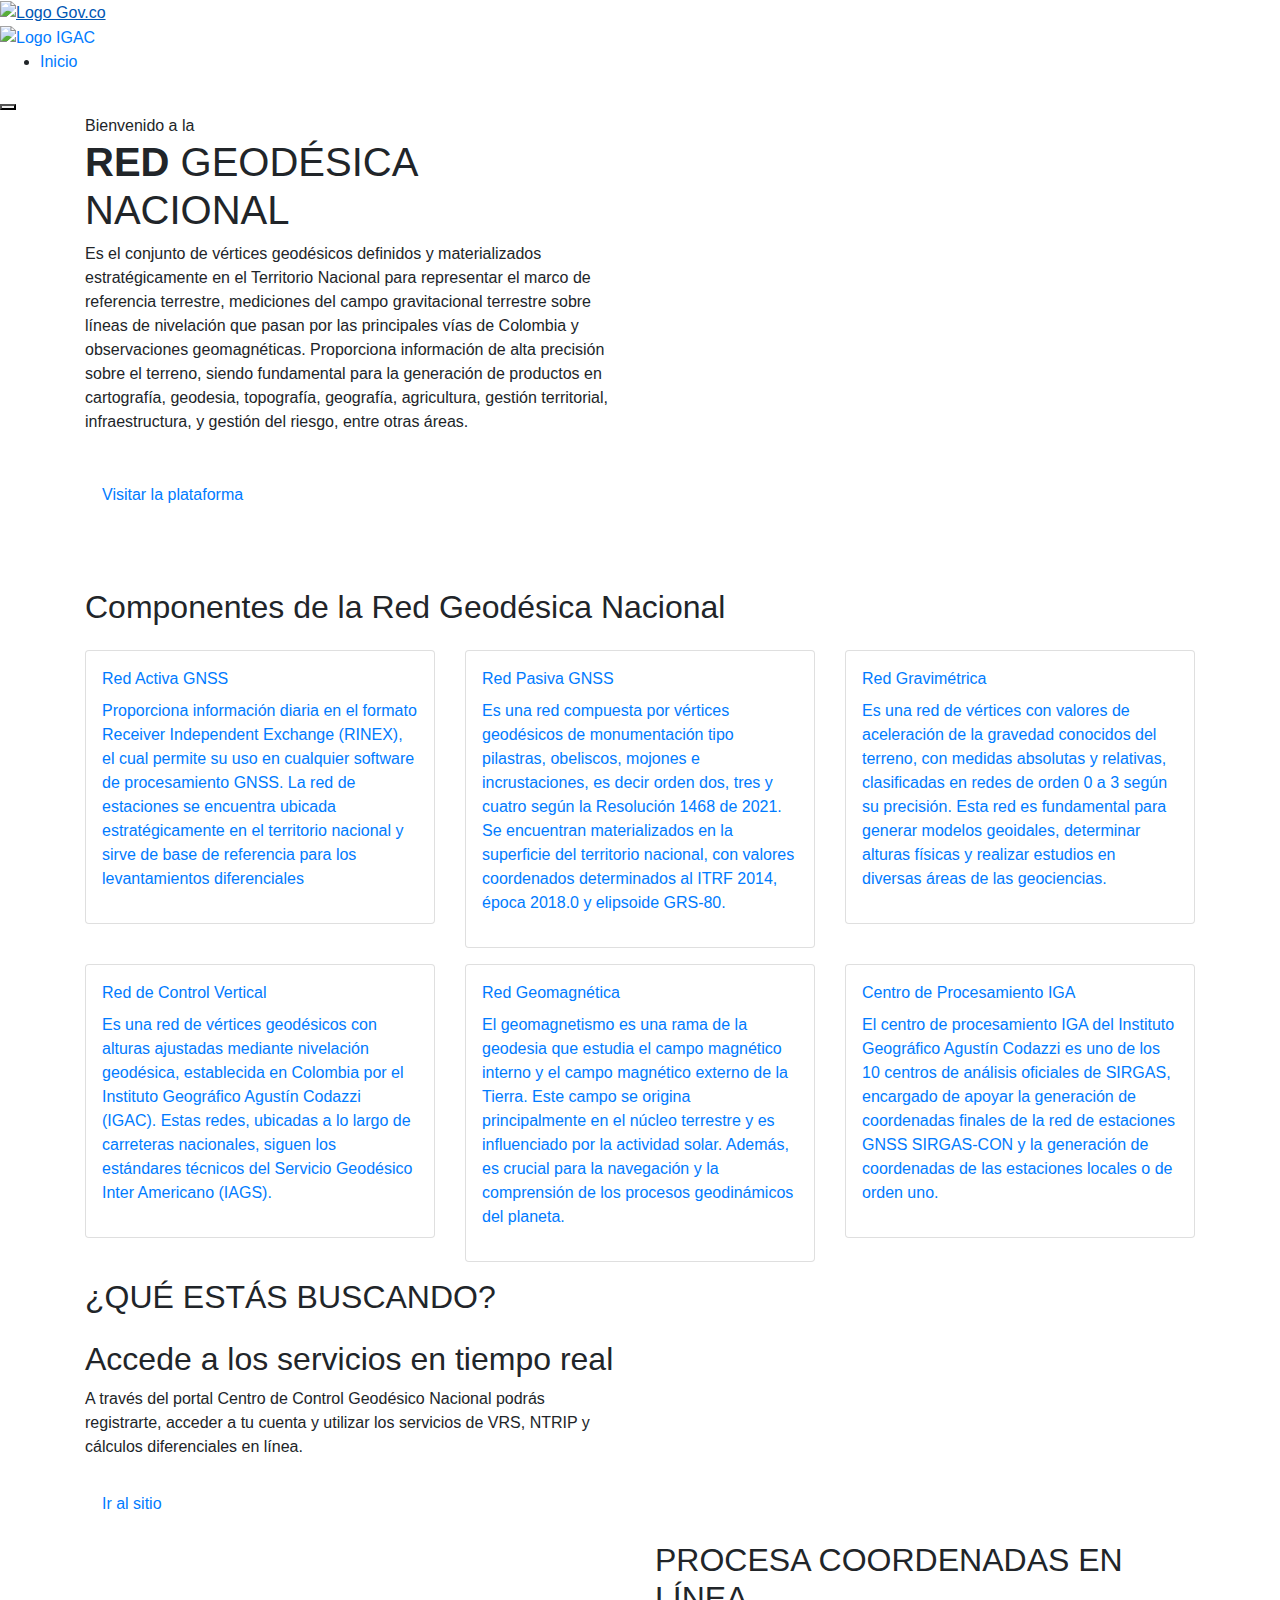
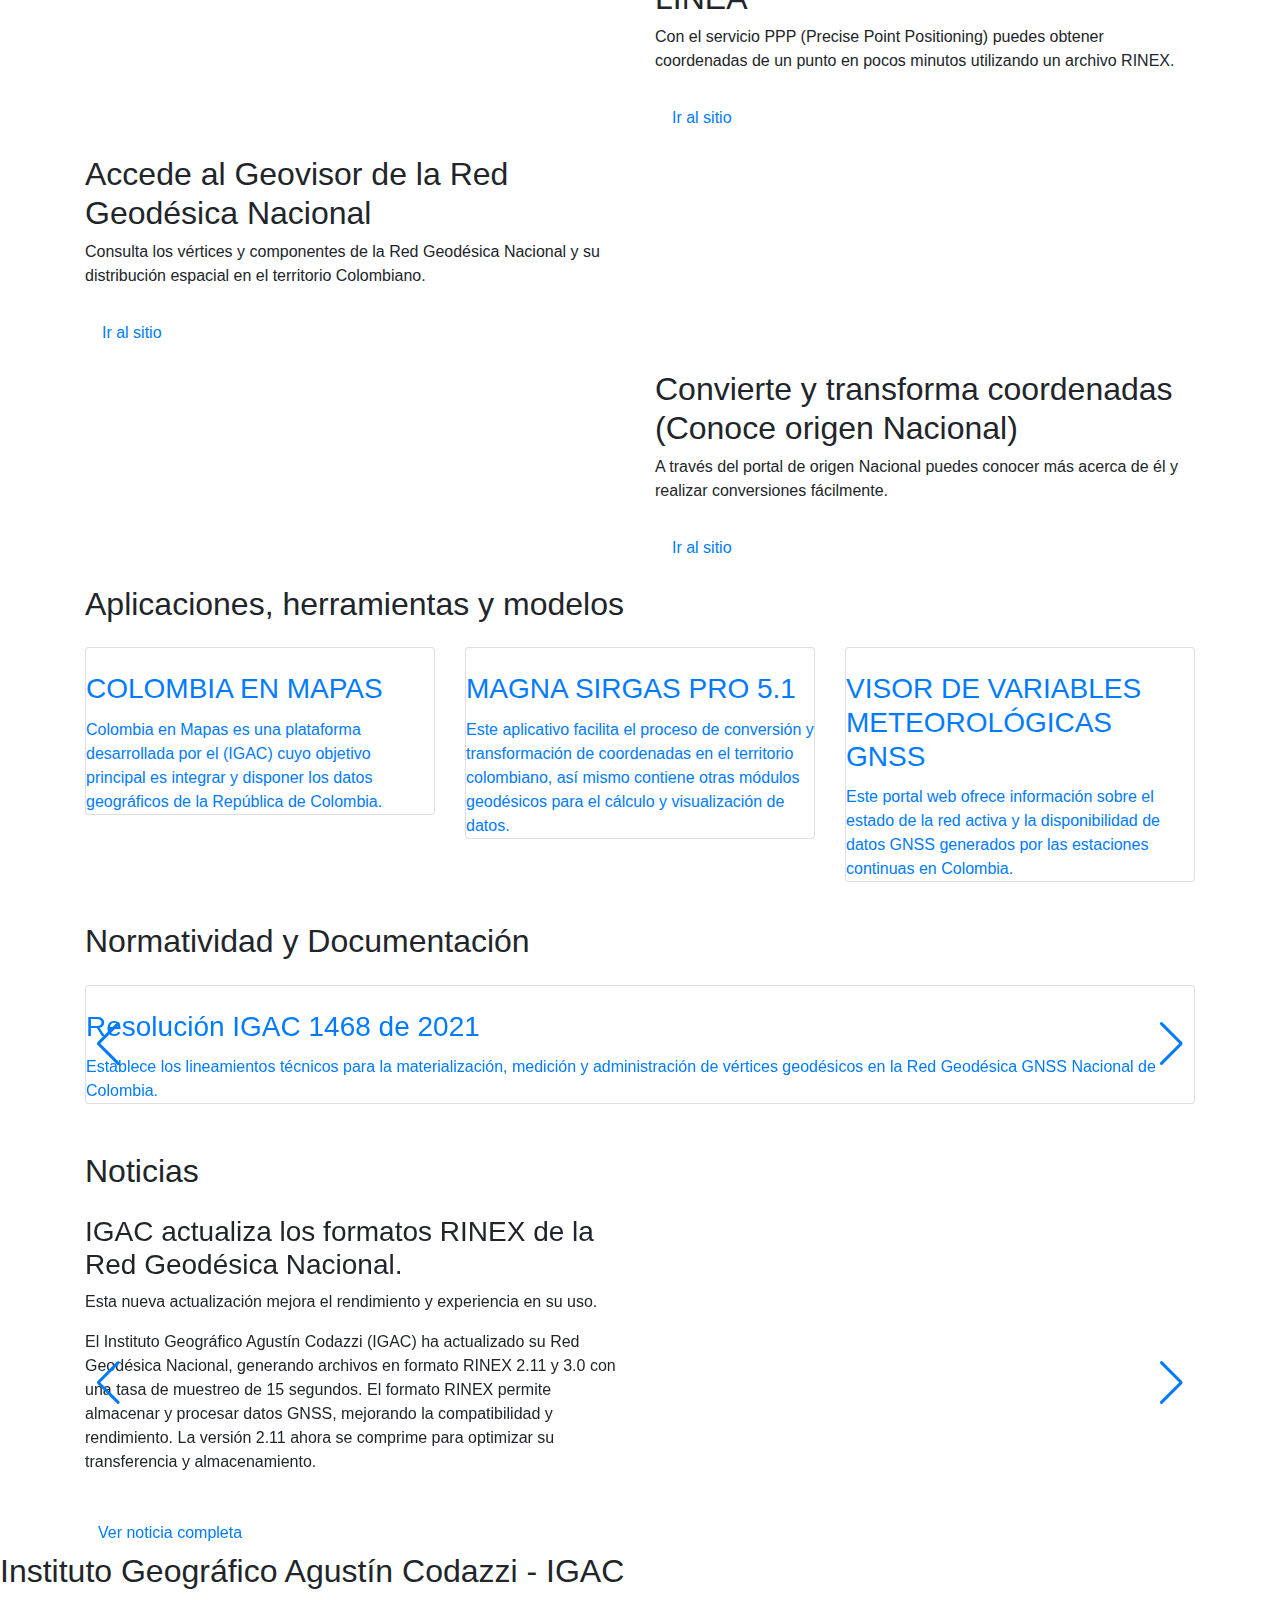
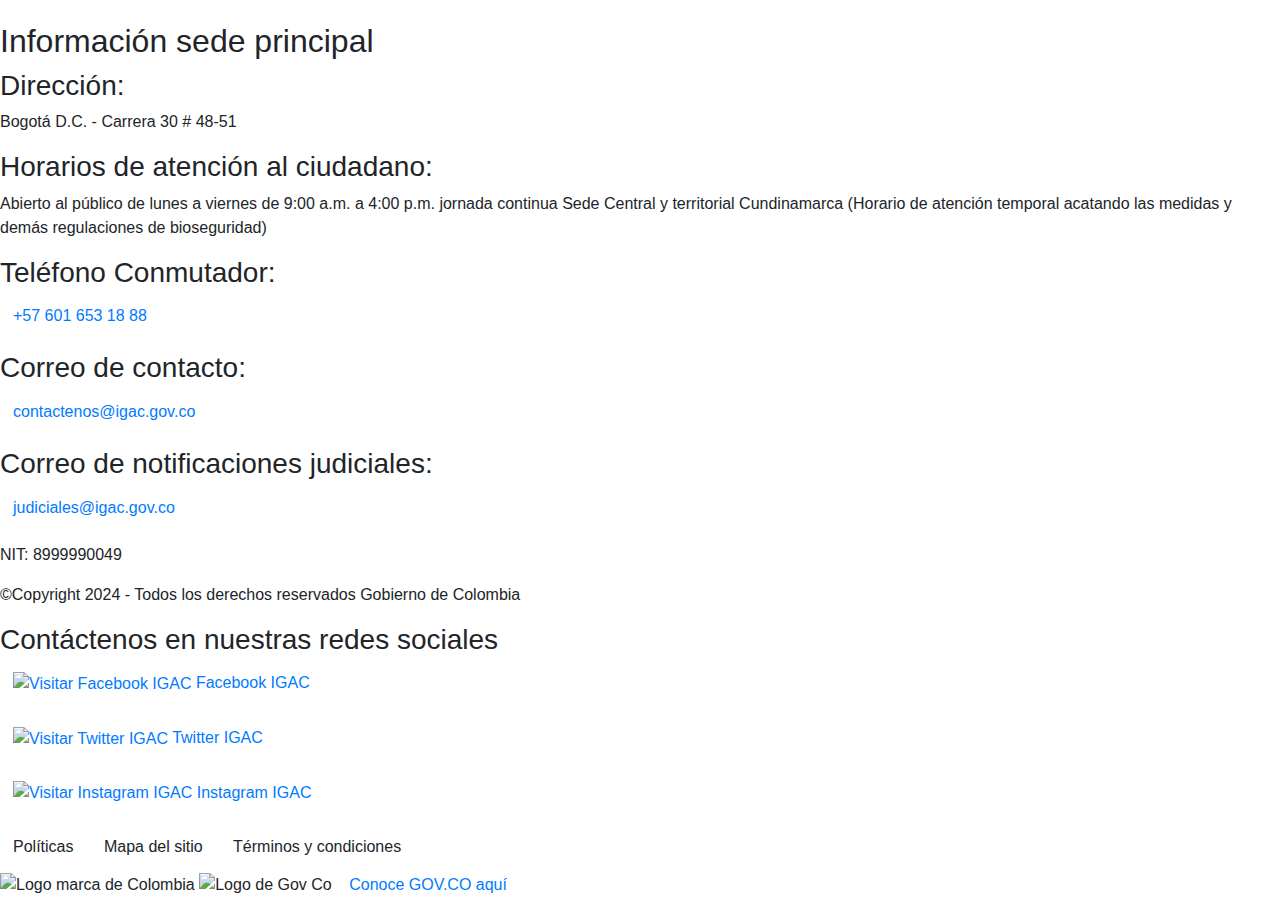
==== commit ff2a7fa7: "iji" ====
--- a/index.html
+++ b/index.html
@@ -4,38 +4,38 @@
     <meta charset="utf-8" />
     <meta http-equiv="X-UA-Compatible" content="IE=edge" />
     <meta name="viewport" content="width=device-width,initial-scale=1,maximum-scale=1,user-scalable=no" />
-    <meta name="description" content="Red Geodésica content"/>
-    <meta name="keywords" content="Red Geodésica keywords"/>
+    <meta name="description" content="RED GEODÉSICA NACIONAL content"/>
+    <meta name="keywords" content="RED GEODÉSICA NACIONAL Territorio Nacional para representar el marco de referencia terrestre keywords"/>
     <meta name="author" content="Instituto Geográfico Agustín Codazzi - IGAC" />
-    <meta name="title" property="og:title" content="Colombia en Mapas">
+    <meta name="title" property="og:title" content="RED GEODÉSICA NACIONAL">
     <meta property="og:type" content="website">
     <meta name="image" property="og:image" content="">
     <meta http-equiv="content-language" content="es" />
     <link rel="stylesheet" href="https://pro.fontawesome.com/releases/v5.10.0/css/all.css" integrity="sha384-AYmEC3Yw5cVb3ZcuHtOA93w35dYTsvhLPVnYs9eStHfGJvOvKxVfELGroGkvsg+p" crossorigin="anonymous">
     <link rel="canonical" href="https://www.colombiaot.gov.co" />
     <link rel="shortcut icon" href="./redgeodesica/images/favicon.ico" />
-    <title>Red Geodésica.</title>
+    <title>RED GEODÉSICA NACIONAL</title>
 
     <link rel="stylesheet" href="https://cdn.jsdelivr.net/npm/bootstrap@4.0.0/dist/css/bootstrap.min.css" integrity="sha384-Gn5384xqQ1aoWXA+058RXPxPg6fy4IWvTNh0E263XmFcJlSAwiGgFAW/dAiS6JXm" crossorigin="anonymous">
     <link rel="stylesheet" href="https://cdn.jsdelivr.net/npm/swiper@11/swiper-bundle.min.css" />
 
-    <link rel="stylesheet" href="/css/navbar-footer.css">
-    <link rel="stylesheet" href="/css/maestra.css">
+    <link rel="stylesheet" href="/redgeodesica/css/navbar-footer.css">
+    <link rel="stylesheet" href="/redgeodesica/css/maestra.css">
 </head>
 <body class="calcite calcite-nav-top">
     <!--header-->
     <div class="barra_gov">
         <a class="logo-gov" href="https://www.gov.co/home/" target="_blank">
-            <img alt="Logo Gov.co" src="/images/header_govco.png">
+            <img alt="Logo Gov.co" src="/redgeodesica/images/header_govco.png">
         </a>
     </div>
     <nav>
         <div class="navbarigac">
             <div class="logos">
                 <a href="https://www.igac.gov.co" class="navbar-brand-igac" target="_blank">
-                    <img alt="Logo IGAC" src="/images/logo.png">
+                    <img alt="Logo IGAC" src="/redgeodesica/images/logo.png">
                 </a>
-                <img src="/images/Logo_OBS.png" alt="">
+                <img src="/redgeodesica/images/centrodecontrol.svg" alt="">
             </div>
             <ul id="link-list">
                 <li>
@@ -55,14 +55,14 @@
     <div class="herobanner-container">
         <div class="herobanner">
             <div class="container herobanner-text">
-                <div class="row pb-5">
-                    <div class="col-md-8 col-lg-6">
+                <div class="row">
+                    <div class="col-md-12 col-lg-6">
                         <p class="welcome mb-0">Bienvenido a la</p>
                         <h1>
                             <b>RED</b>
                             GEODÉSICA NACIONAL
                         </h1>
-                        <p class="introduction pb-3">
+                        <p class="introduction">
                             Es el conjunto de vértices geodésicos definidos y materializados estratégicamente en el Territorio Nacional 
                             para representar el marco de referencia terrestre, mediciones del campo gravitacional terrestre sobre líneas 
                             de nivelación que pasan por las principales vías de Colombia y observaciones geomagnéticas. Proporciona
@@ -70,13 +70,13 @@
                             geodesia, topografía, geografía, agricultura, gestión territorial, infraestructura, y gestión del riesgo, entre otras áreas.
                         </p>
                         <br>
-                        <a class="btn px-3 py-2" href="/visor/" target="_blank">
+                        <a class="btn px-3 py-2" href="/redgeodesica/visor/" target="_blank">
                             Visitar la plataforma
                         </a>
                     </div>
                 </div>
                 <!-- If we need pagination-->                   
-                <div class="swiper-pagination swiper-pagination1 text-left col-12 d-flex mt-5"></div>
+                <div class="swiper-pagination swiper-pagination1 text-left position-relative col-12 d-flex px-0 pt-4"></div>
             </div>
             <div class="container-fluid swiper-container">
                 <!-- Slider main container -->
@@ -85,14 +85,11 @@
                     <div class="swiper-wrapper">
                         <!-- Slides -->
                         <div class="swiper-slide">
-                            <img class="hero-bg" src="/images/hero1.jpg" alt="">
-                        </div>
-                        <div class="swiper-slide">
-                            <img class="hero-bg" src="/images/hero2.jpg" alt="">
-                        </div>
-                        <div class="swiper-slide">
-                            <img class="hero-bg" src="/images/hero3.jpg" alt="">
-                        </div>            
+                            <img class="hero-bg" src="/redgeodesica/images/hero1.png" alt="">
+                        </div>
+                        <!-- <div class="swiper-slide">
+                            <img class="hero-bg" src="" alt="">
+                        </div>            -->
                     </div>                
                 </div>
             </div>
@@ -100,33 +97,33 @@
     </div>
     <main class="position-relative">
         <div class="section componentes">
-            <img class="shape" src="/images/shape.png" alt="">
-            <h2 class="title mb-4">
-                Componentes de la Red Geodésica Nacional
-            </h2>
+            <img class="shape" src="/redgeodesica/images/shape.png" alt="">
             <div class="container">               
+                <h2 class="title mb-4">
+                    Componentes de la Red Geodésica Nacional
+                </h2>
                 <div class="row">
-                    <div class="col-md-4 mb-3">
-                        <a href="" class="card">
-                            <img src="/images/red_activa.png" alt="">
+                    <div class="col-md-6 col-lg-4 mb-3 card-container b">
+                        <a href="red_activa.html" class="card">
+                            <img src="/redgeodesica/images/red_activa.png" alt="">
                             <div class="p-3"> 
                                 <div class="title text-left mb-2">Red Activa GNSS</div>
                                 <p>Proporciona información diaria en el formato Receiver Independent Exchange (RINEX), el cual permite su uso en cualquier software de procesamiento GNSS. La red de estaciones se encuentra ubicada estratégicamente en el territorio nacional y sirve de base de referencia para los levantamientos diferenciales</p>
                             </div>
                         </a>
                     </div>
-                    <div class="col-md-4 mb-3">
-                        <a href="" class="card">
-                            <img src="/images/red_pasiva.png" alt="">
+                    <div class="col-md-6 col-lg-4 mb-3 card-container b">
+                        <a href="red_pasiva.html" class="card">
+                            <img src="/redgeodesica/images/red_pasiva.png" alt="">
                             <div class="p-3">
                                 <div class="title text-left mb-2">Red Pasiva GNSS</div>
                                 <p>Es una red compuesta por vértices geodésicos de monumentación tipo pilastras, obeliscos, mojones e incrustaciones, es decir orden dos, tres y cuatro según la Resolución 1468 de 2021. Se encuentran materializados en la superficie del territorio nacional, con valores coordenados determinados al ITRF 2014, época 2018.0 y elipsoide GRS-80.</p>
                             </div>
                         </a>
                     </div>
-                    <div class="col-md-4 mb-3">
-                        <a href="" class="card">
-                            <img src="/images/red_gavimetrica.png" alt="">
+                    <div class="col-md-6 col-lg-4 mb-3 card-container b">
+                        <a href="red_gavimetrica.html" class="card">
+                            <img src="/redgeodesica/images/red_gavimetrica.png" alt="">
                             <div class="p-3">
                                 <div class="title text-left mb-2">Red Gravimétrica</div>
                                 <p>
@@ -134,27 +131,27 @@
                             </div>
                         </a>
                     </div>
-                    <div class="col-md-4 mb-3">
-                        <a href="" class="card">
-                            <img src="/images/control_vertical.png" alt="">
+                    <div class="col-md-6 col-lg-4 mb-3 card-container b">
+                        <a href="red_control_vertical.html" class="card">
+                            <img src="/redgeodesica/images/control_vertical.png" alt="">
                             <div class="p-3">
                                 <div class="title text-left mb-2">Red de Control Vertical</div>
                                 <p>Es una red de vértices geodésicos con alturas ajustadas mediante nivelación geodésica, establecida en Colombia por el Instituto Geográfico Agustín Codazzi (IGAC). Estas redes, ubicadas a lo largo de carreteras nacionales, siguen los estándares técnicos del Servicio Geodésico Inter Americano (IAGS).</p>
                             </div>
                         </a>
                     </div>
-                    <div class="col-md-4 mb-3">
-                        <a href="" class="card">
-                            <img src="/images/red_geomagnetica.png" alt="">
+                    <div class="col-md-6 col-lg-4 mb-3 card-container b">
+                        <a href="red_geomagnetica.html" class="card">
+                            <img src="/redgeodesica/images/red_geomagnetica.png" alt="">
                             <div class="p-3">
                                 <div class="title text-left mb-2">Red Geomagnética</div>
                                 <p>El geomagnetismo es una rama de la geodesia que estudia el campo magnético interno y el campo magnético externo de la Tierra. Este campo se origina principalmente en el núcleo terrestre y es influenciado por la actividad solar. Además, es crucial para la navegación y la comprensión de los procesos geodinámicos del planeta.</p>
                             </div>
                         </a>
                     </div>
-                    <div class="col-md-4 mb-3">
-                        <a href="" class="card">
-                            <img src="/images/centro_procesamiento.png" alt="">
+                    <div class="col-md-6 col-lg-4 mb-3 card-container b">
+                        <a href="centro_iga.html" class="card">
+                            <img src="/redgeodesica/images/centro_procesamiento.png" alt="">
                             <div class="p-3">
                                 <div class="title text-left mb-2">Centro de Procesamiento IGA</div>
                                 <p>El centro de procesamiento IGA del Instituto Geográfico Agustín Codazzi es uno de los 10 centros de análisis oficiales de SIRGAS, encargado de apoyar la generación de coordenadas finales de la red de estaciones GNSS SIRGAS-CON y la generación de coordenadas de las estaciones locales o de orden uno.</p>
@@ -164,12 +161,12 @@
                 </div>
             </div>
         </div>
-        <h2 class="title mb-4">
-            ¿QUÉ ESTÁS BUSCANDO?
-        </h2>
-        <div class="section que-es-ott">
+        <div class="section">
             <div class="container">
-                <div class="row">
+                <h2 class="title mb-4">
+                    ¿QUÉ ESTÁS BUSCANDO?
+                </h2>
+                <div class="row switch">
                     <div class="col-md-6 d-flex align-items-center">
                         <div class="text">
                             <h2 class="title text-left">
@@ -185,97 +182,95 @@
                             <br>                                                    
                         </div>
                     </div>
-                    <div class="col-md-6">
-                        <img src="/images/Accedealosservicios.png" alt="">
-                    </div>
-                </div>
-            </div>
-        </div>
-    </div>
-</div>
-<div class="section que-es-ott">
-    <div class="container">
-        <div class="row">
-            <div class="col-md-6">
-                <img src="/images/procesa_coordenadas.png" alt="">
-            </div>
-            <div class="col-md-6 d-flex align-items-center">
-                <div class="text">
-                    <h2 class="title text-left">
-                        PROCESA COORDENADAS EN LÍNEA
-                        <br>
-                    </h2>
-                    <p>Con el servicio PPP (Precise Point Positioning) puedes obtener coordenadas de un punto en pocos minutos utilizando un archivo RINEX.
-                        <br>
-                        <br>
-                        <a class="btn px-3 py-2" href="https://redgeodesica-sbc.igac.gov.co:8080/ppp/" target="_blank">
-                            Ir al sitio
-                        </a>
-                        <br>
-                    </p>
-                </div>
-            </div>
-        </div>
-    </div>
-</div>
-<div class="section buscando">
-    <div class="container">
-        <div class="row">
-            <div class="col-md-6 d-flex align-items-center">
-                <div class="text">
-                    <h2 class="title text-left">
-                        Accede al Geovisor de la Red Geodésica Nacional
-                    </h2>
-                    <p>Consulta los vértices y componentes de la Red Geodésica Nacional y su distribución espacial en el territorio Colombiano.
-                    <br>
-                    <br>
-                    <a class="btn px-3 py-2" href="https://www.colombiaenmapas.gov.co/" target="_blank">
-                        Ir al sitio
-                    </a>
-                    <br>                                               
-                </div>
-            </div>
-            <div class="col-md-6">
-                <img src="/images/AccedealGeovisor.jpg" alt="">
-            </div>
-        </div>
-    </div>
-</div>
-<div class="section que-es-ott">
-    <div class="container">
-        <div class="row">
-            <div class="col-md-6">
-                <img src="/images/conviertetransformacoordenadas.png" alt="">
-            </div>
-            <div class="col-md-6 d-flex align-items-center">
-                <div class="text">
-                    <h2 class="title text-left">
-                        Convierte y transforma coordenadas (Conoce origen Nacional)
-                        <br>
-                    </h2>
-                    <p>A través del portal de origen Nacional puedes conocer más acerca de él y realizar conversiones fácilmente.
-                        <br>
-                        <br>
-                        <a class="btn px-3 py-2" href="https://origen.igac.gov.co/herramientas.html" target="_blank">
-                            Ir al sitio
-                        </a>
-                        <br>
-                    </p>
-                </div>
-            </div>
-        </div>
-    </div>
-</div>
+                    <div class="col-md-6 mb-3 mt-md-0 d-flex align-items-center">
+                        <img src="/redgeodesica/images/Accedealosservicios.png" alt="">
+                    </div>
+                </div>
+            </div>
+        </div>
+        <div class="section">
+            <div class="container">
+                <div class="row">
+                    <div class="col-md-6 mb-3 mt-md-0 d-flex align-items-center">
+                        <img src="/redgeodesica/images/procesa_coordenadas.png" alt="">
+                    </div>
+                    <div class="col-md-6 d-flex align-items-center">
+                        <div class="text">
+                            <h2 class="title text-left">
+                                PROCESA COORDENADAS EN LÍNEA
+                                <br>
+                            </h2>
+                            <p>Con el servicio PPP (Precise Point Positioning) puedes obtener coordenadas de un punto en pocos minutos utilizando un archivo RINEX.
+                                <br>
+                                <br>
+                                <a class="btn px-3 py-2" href="https://redgeodesica-sbc.igac.gov.co:8080/ppp/" target="_blank">
+                                    Ir al sitio
+                                </a>
+                                <br>
+                            </p>
+                        </div>
+                    </div>
+                </div>
+            </div>
+        </div>
+        <div class="section">
+            <div class="container">
+                <div class="row switch">
+                    <div class="col-md-6 d-flex align-items-center">
+                        <div class="text">
+                            <h2 class="title text-left">
+                                Accede al Geovisor de la Red Geodésica Nacional
+                            </h2>
+                            <p>Consulta los vértices y componentes de la Red Geodésica Nacional y su distribución espacial en el territorio Colombiano.
+                            <br>
+                            <br>
+                            <a class="btn px-3 py-2" href="https://www.colombiaenmapas.gov.co/" target="_blank">
+                                Ir al sitio
+                            </a>
+                            <br>                                               
+                        </div>
+                    </div>
+                    <div class="col-md-6 mb-3 mt-md-0 d-flex align-items-center">
+                        <img src="/redgeodesica/images/AccedealGeovisor.jpg" alt="">
+                    </div>
+                </div>
+            </div>
+        </div>
+        <div class="section">
+            <div class="container">
+                <div class="row">
+                    <div class="col-md-6 mb-3 mt-md-0 d-flex align-items-center">
+                        <img src="/redgeodesica/images/conviertetransformacoordenadas.png" alt="">
+                    </div>
+                    <div class="col-md-6 d-flex align-items-center">
+                        <div class="text">
+                            <h2 class="title text-left">
+                                Convierte y transforma coordenadas (Conoce origen Nacional)
+                                <br>
+                            </h2>
+                            <p>A través del portal de origen Nacional puedes conocer más acerca de él y realizar conversiones fácilmente.
+                                <br>
+                                <br>
+                                <a class="btn px-3 py-2" href="https://origen.igac.gov.co/herramientas.html" target="_blank">
+                                    Ir al sitio
+                                </a>
+                                <br>
+                            </p>
+                        </div>
+                    </div>
+                </div>
+            </div>
+        </div>
         <div class="section aplicaciones">            
             <div class="container">           
                 <h2 class="title mb-4">
                     Aplicaciones, herramientas y modelos
                 </h2>
-                <div class="position-relative row align-items-center">
-                    <div class="col-md-4 mb-3">
+                <div class="row">
+                    <div class="col-md-6 col-lg-4 mb-3 card-container b">
                         <a href="https://www.colombiaenmapas.gov.co/" target="_blank" class="card d-flex">
                             <div class="img-container">
-                                <img class="icono" src="/images/colombia_mapas.png " alt="">
+                                <img class="icono" src="/redgeodesica/images/colombia_mapas.png " alt="">
                             </div>
                             <div class="card-body p-0">
                                 <h3 class="card-title">COLOMBIA EN MAPAS</h3>
@@ -285,10 +280,10 @@
                             </div>
                         </a>
                     </div>
-                    <div class="col-md-4 mb-3">
+                    <div class="col-md-6 col-lg-4 mb-3 card-container b">
                         <a href="https://origen.igac.gov.co/herramientas.html#magna" target="_blank" class="card d-flex">
                             <div class="img-container">
-                                <img class="card-img-top" src="/images/magna_sirgas.png" alt="">
+                                <img class="card-img-top" src="/redgeodesica/images/magna_sirgas.png" alt="">
                             </div>
                             <div class="card-body p-0">
                                 <h3 class="card-title">MAGNA SIRGAS PRO 5.1</h3>
@@ -298,10 +293,10 @@
                             </div>
                         </a>
                     </div>
-                    <div class="col-md-4 mb-3">
+                    <div class="col-md-6 col-lg-4 mb-3 card-container b">
                         <a href="https://redgeodesica-sbc.igac.gov.co/sbc/spider-business-center" target="_blank" class="card d-flex">
                             <div class="img-container">
-                                <img class="card-img-top" src="/images/spider_buss.png" alt="">
+                                <img class="card-img-top" src="/redgeodesica/images/spider_buss.png" alt="">
                             </div>
                             <div class="card-body p-0">
                                 <h3 class="card-title">VISOR DE VARIABLES METEOROLÓGICAS GNSS</h3>
@@ -314,8 +309,8 @@
                 </div>
             </div>  
         </div>
-        <div class="section normatividad">
-            <img class="shape" src="/images/shape.png" alt="">
+        <div class="section normatividad mb-5">
+            <img class="shape" src="/redgeodesica/images/shape.png" alt="">
             <div class="container">           
                 <h2 class="title mb-4">
                     Normatividad y Documentación
@@ -327,9 +322,9 @@
                     <div id="swiper2" class="swiper">
                         <div class="swiper-wrapper">
                             <div class="swiper-slide">
-                                <a href="/documentos/resolucion_1468_de_2021.pdf" target="_blank" class="card d-flex">
-                                    <div class="img-container">
-                                        <img class="icono" src="/images/resoluciones.png" alt="">
+                                <a href="/redgeodesica/documentos/resolucion_1468_de_2021.pdf" target="_blank" class="card d-flex">
+                                    <div class="img-container">
+                                        <img class="icono" src="/redgeodesica/images/resoluciones.png" alt="">
                                     </div>
                                     <div class="card-body p-0">
                                         <h3 class="card-title">Resolución IGAC 1468 de 2021</h3>
@@ -340,9 +335,9 @@
                                 </a>                           
                             </div>
                             <div class="swiper-slide">
-                                <a href="/documentos/resolucion_616_de_2020.pdf" target="_blank" class="card d-flex">
-                                    <div class="img-container">
-                                        <img class="card-img-top" src="/images/resoluciones.png" alt="">
+                                <a href="/redgeodesica/documentos/resolucion_616_de_2020.pdf" target="_blank" class="card d-flex">
+                                    <div class="img-container">
+                                        <img class="card-img-top" src="/redgeodesica/images/resoluciones.png" alt="">
                                     </div>
                                     <div class="card-body p-0">
                                         <h3 class="card-title">Resolución IGAC 616 de 2020</h3>
@@ -353,9 +348,9 @@
                                 </a>                          
                             </div>
                             <div class="swiper-slide">
-                                <a href="/documentos/resolucion_370_de_2021.pdf" target=”_blank” class="card d-flex">
-                                    <div class="img-container">
-                                        <img class="card-img-top" src="/images/resoluciones.png" alt="">
+                                <a href="/redgeodesica/documentos/resolucion_370_de_2021.pdf" target=”_blank” class="card d-flex">
+                                    <div class="img-container">
+                                        <img class="card-img-top" src="/redgeodesica/images/resoluciones.png" alt="">
                                     </div>
                                     <div class="card-body p-0">
                                         <h3 class="card-title">Resolución IGAC 370 de 2021</h3>
@@ -366,9 +361,9 @@
                                 </a>
                             </div>
                             <div class="swiper-slide">
-                                <a href="/documentos/resolucion_igac_715-2018.pdf" target="_blank" class="card d-flex">
-                                    <div class="img-container">
-                                        <img class="card-img-top" src="/images/resoluciones.png" alt="">
+                                <a href="/redgeodesica/documentos/resolucion_igac_715-2018.pdf" target="_blank" class="card d-flex">
+                                    <div class="img-container">
+                                        <img class="card-img-top" src="/redgeodesica/images/resoluciones.png" alt="">
                                     </div>
                                     <div class="card-body p-0">
                                         <h3 class="card-title">Resolución IGAC 715-2018</h3>
@@ -379,9 +374,9 @@
                                 </a>
                             </div>
                             <div class="swiper-slide">
-                                <a href="/documentos/adopcion_marco_geocentrico.pdf" target="_blank" class="card d-flex">
-                                    <div class="img-container">
-                                        <img class="card-img-top" src="/images/marco_geo.png" alt="">
+                                <a href="/redgeodesica/documentos/adopcion_marco_geocentrico.pdf" target="_blank" class="card d-flex">
+                                    <div class="img-container">
+                                        <img class="card-img-top" src="/redgeodesica/images/marco_geo.png" alt="">
                                     </div>
                                     <div class="card-body p-0">
                                         <h3 class="card-title">Adopción del marco geocéntrico</h3>
@@ -392,9 +387,9 @@
                                 </a>
                             </div>
                             <div class="swiper-slide">
-                                <a href="/documentos/modelo_geoidal_geocol_2004.pdf" target="_blank" class="card d-flex">
-                                    <div class="img-container">
-                                        <img class="card-img-top" src="/images/superficie_vertical.png" alt="">
+                                <a href="/redgeodesica/documentos/modelo_geoidal_geocol_2004.pdf" target="_blank" class="card d-flex">
+                                    <div class="img-container">
+                                        <img class="card-img-top" src="/redgeodesica/images/superficie_vertical.png" alt="">
                                     </div>
                                     <div class="card-body p-0">
                                         <h3 class="card-title">Determinación para la superficie vertical para Colombia.</h3>
@@ -406,9 +401,9 @@
                                 </a>
                             </div>
                             <div class="swiper-slide">
-                                <a href="/documentos/obtencion_de_alturas.pdf" target="_blank" class="card d-flex">
-                                    <div class="img-container">
-                                        <img class="card-img-top" src="/images/guia_alturas.png" alt="">
+                                <a href="/redgeodesica/documentos/obtencion_de_alturas.pdf" target="_blank" class="card d-flex">
+                                    <div class="img-container">
+                                        <img class="card-img-top" src="/redgeodesica/images/guia_alturas.png" alt="">
                                     </div>
                                     <div class="card-body p-0">
                                         <h3 class="card-title">Guía metodológica para obtención de alturas</h3>
@@ -419,9 +414,9 @@
                                 </a>
                             </div>
                             <div class="swiper-slide">
-                                <a href="/documentos/resolucion_068_de_2005.pdf" target="_blank" class="card d-flex">
-                                    <div class="img-container">
-                                        <img class="card-img-top" src="/images/resoluciones.png" alt="">
+                                <a href="/redgeodesica/documentos/resolucion_068_de_2005.pdf" target="_blank" class="card d-flex">
+                                    <div class="img-container">
+                                        <img class="card-img-top" src="/redgeodesica/images/resoluciones.png" alt="">
                                     </div>
                                     <div class="card-body p-0">
                                         <h3 class="card-title">Resolución 068 de 2005</h3>
@@ -448,56 +443,33 @@
                     <div id="swiper3" class="swiper">
                         <div class="swiper-wrapper">
                             <div class="swiper-slide">
-                                <div class="row align-items-center">
+                                <div class="row switch align-items-center">
                                     <div class="col-md-6">
                                         <h3 class="subtitle">
-                                            EL 100% DE COLOMBIA YA CUENTA CON IMÁGENES SATELITALES.
+                                            IGAC actualiza los formatos RINEX de la Red Geodésica Nacional.
                                         </h3>
                                         <div class="resume mb-3">
-                                            Gracias al observatorio de la tierra y el territorio del igac
+                                            Esta nueva actualización mejora el rendimiento y experiencia en su uso.
                                         </div>
                                         <p>
-                                            Bogotá, D.C. 2 de febrero de 2024. El Instituto Geográfico Agustín Codazzi - IGAC lanzó la fase inicial del Observatorio de la Tierra y el Territorio, una plataforma digital con la que se obtendrán información espacial para la evaluación, monitoreo y seguimiento a los cambios que se generan en todo el territorio nacional.
+                                            El Instituto Geográfico Agustín Codazzi (IGAC) ha actualizado su Red Geodésica Nacional, generando archivos en formato RINEX 2.11 y 3.0 con una tasa de muestreo de 15 segundos. El formato RINEX permite almacenar y procesar datos GNSS, mejorando la compatibilidad y rendimiento. La versión 2.11 ahora se comprime para optimizar su transferencia y almacenamiento.
                                         </p>
                                         <br>
-                                        <a class="btn" href="https://www.igac.gov.co/noticias/el-100-de-colombia-ya-cuenta-con-imagenes-satelitales-gracias-al-observatorio-de-la-tierra-y-el-territorio-del-igac" target="_blank">
+                                        <a class="btn" href="https://www.igac.gov.co/noticias/igac-actualiza-los-formatos-rinex-de-la-red-geodesica-nacional" target="_blank">
                                             Ver noticia completa
                                         </a>
                                     </div>
-                                    <div class="col-md-6">
-                                        <img class="icono" src="/images/news1.png" alt="">
+                                    <div class="col-md-6 mb-3 mt-md-0 d-flex align-items-center">
+                                        <img class="icono" src="/redgeodesica/images/news1.png" alt="">
                                     </div>
                                 </div>
                             </div>
-                            <div class="swiper-slide">
-                                <div class="row align-items-center">
-                                    <div class="col-md-6">
-                                        <img class="icono" src="/images/news2.png" alt="">
-                                    </div>
-                                    <div class="col-md-6">
-                                        <h3 class="subtitle">
-                                            Boletín Semanal No. 7: El 100% de Colombia ya cuenta con imágenes satelitales.
-                                        </h3>
-                                        <div class="resume mb-3">
-                                            Gracias al observatorio de la tierra y el territorio del igac.
-                                        </div>
-                                        <p>
-                                            La base de datos Ambientalex.info, comparte con la Comunidad Unadista el Boletín Semanal No.7 que informa sobre la normativa y los eventos en protección y preservación del medio ambiente.
-                                        </p>
-                                        <br>
-                                        <a class="btn" href="https://noticias.unad.edu.co/index.php/unad-noticias/todas/88-biblioteca/6683-boletin-semanal-no-7-el-100-de-colombia-ya-cuenta-con-imagenes-satelitales-gracias-al-observatorio-de-la-tierra-y-el-territorio-del-igac" target="_blank">
-                                            Ver noticia completa
-                                        </a>
-                                    </div>                                    
-                                </div>
-                            </div>
                         </div>
                     </div>
                 </div>
             </div>
         </div>
     </main>
-
     <footer class="footer">
         <div class="containerf">
             <div class="footer-container">
@@ -539,20 +511,20 @@
                         <div class="redes-sociales">
                             <p>
                                 <a class="btn" href="https://www.facebook.com/IgacColombia" tabindex="-1" target="_blank">
-                                    <img alt="Visitar Facebook IGAC" class="icono-redes" src="/images/footer/facebook.svg">
+                                    <img alt="Visitar Facebook IGAC" class="icono-redes" src="/redgeodesica/images/footer/facebook.svg">
                                     Facebook IGAC 
                                 </a>
                             </p>
                     
                             <p>
                                 <a class="btn" href="https://twitter.com/igacColombia" tabindex="-1" target="_blank">
-                                    <img alt="Visitar Twitter IGAC" class="icono-redes" src="/images/footer/twitter.svg">
+                                    <img alt="Visitar Twitter IGAC" class="icono-redes" src="/redgeodesica/images/footer/twitter.svg">
                                     Twitter IGAC 
                                 </a>
                             </p>
                     
                             <p>
-                                <a class="btn" href="https://www.instagram.com/accounts/login/?next=/igacColombia/" tabindex="-1" target="_blank"><img alt="Visitar Instagram IGAC" class="icono-redes" src="/images/footer/instagram.svg">
+                                <a class="btn" href="https://www.instagram.com/accounts/login/?next=/igacColombia/" tabindex="-1" target="_blank"><img alt="Visitar Instagram IGAC" class="icono-redes" src="/redgeodesica/images/footer/instagram.svg">
                                     Instagram IGAC 
                                 </a>
                             </p>
@@ -567,9 +539,9 @@
         </div>
         <div class="gov-co-footer-pie">
             <div class="gov-co-footer-auto containerf">
-                <img alt="Logo marca de Colombia" class="gov-co-logo-pie-blanco" src="/images/marca_colombia.png">
+                <img alt="Logo marca de Colombia" class="gov-co-logo-pie-blanco" src="/redgeodesica/images/marca_colombia.png">
 
-                <img alt="Logo de Gov Co" class="gov-co-logo-pie-mesa" src="/images/header_govco.png">
+                <img alt="Logo de Gov Co" class="gov-co-logo-pie-mesa" src="/redgeodesica/images/header_govco.png">
 
                 <a class="btn" class="text-white text-align-right" href="https://www.gov.co" target="_blank">
                     Conoce GOV.CO aquí
@@ -586,7 +558,7 @@
     <link rel="stylesheet" href="https://cdn.jsdelivr.net/npm/swiper@11/swiper-bundle.min.css"/>
     <script src="https://unpkg.com/swiper/swiper-bundle.min.js"></script>
 
-    <script src="/script.js"></script>
-    <script  src="/navbar.js"></script>    
+    <script src="/redgeodesica/script.js"></script>
+    <script  src="/redgeodesica/navbar.js"></script>    
 </body>
 </html>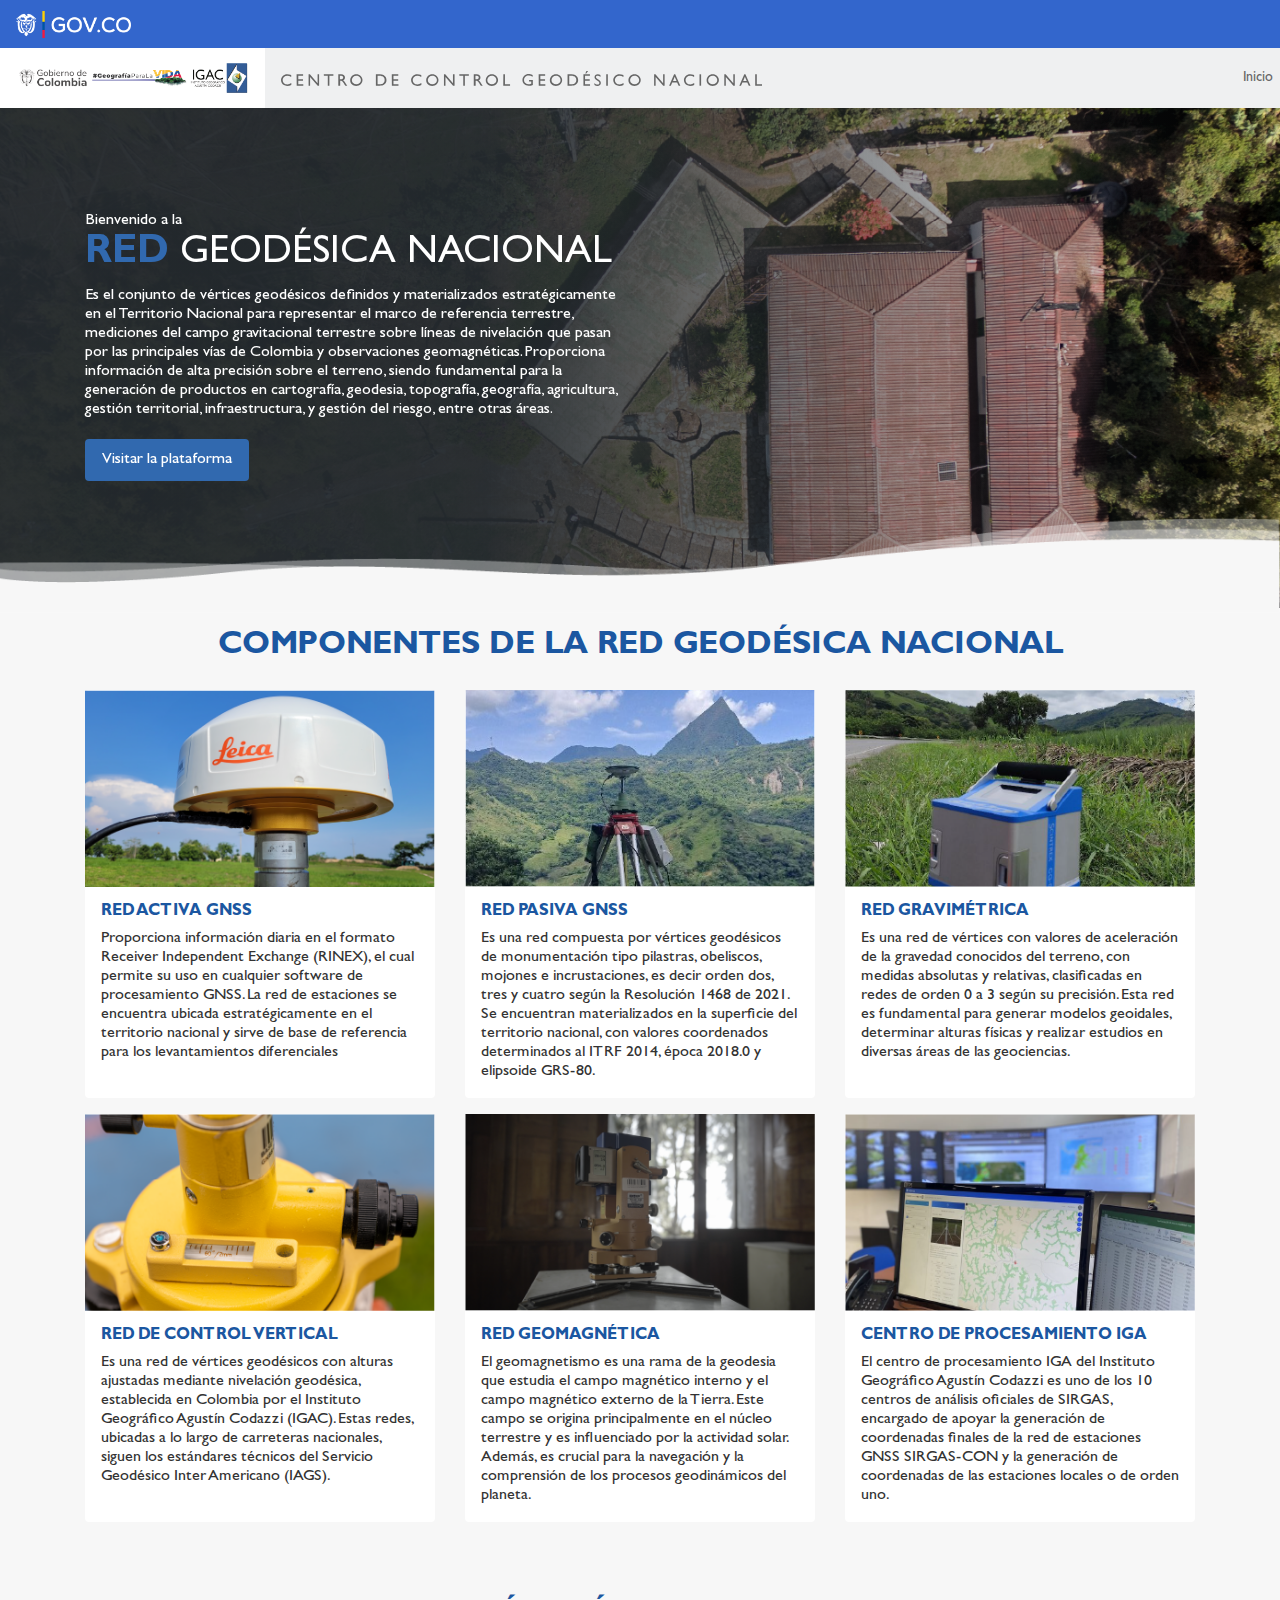
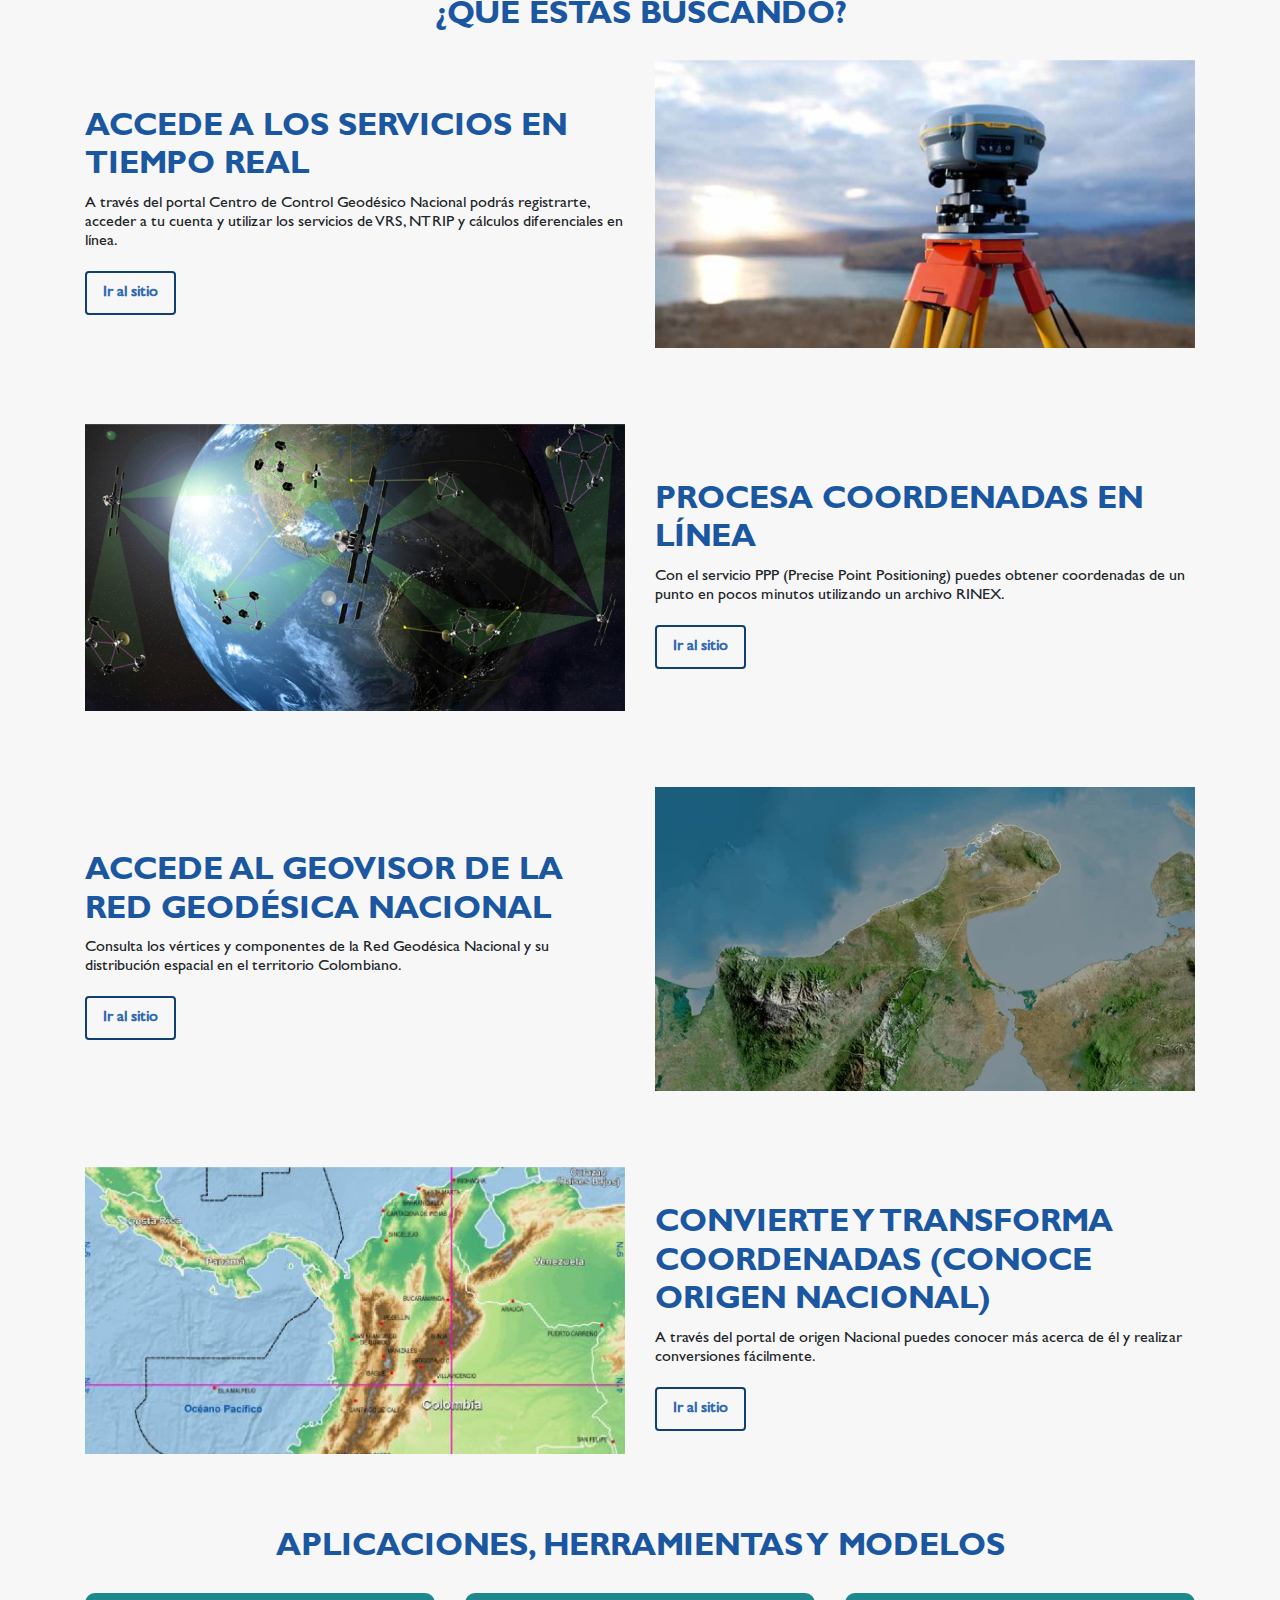
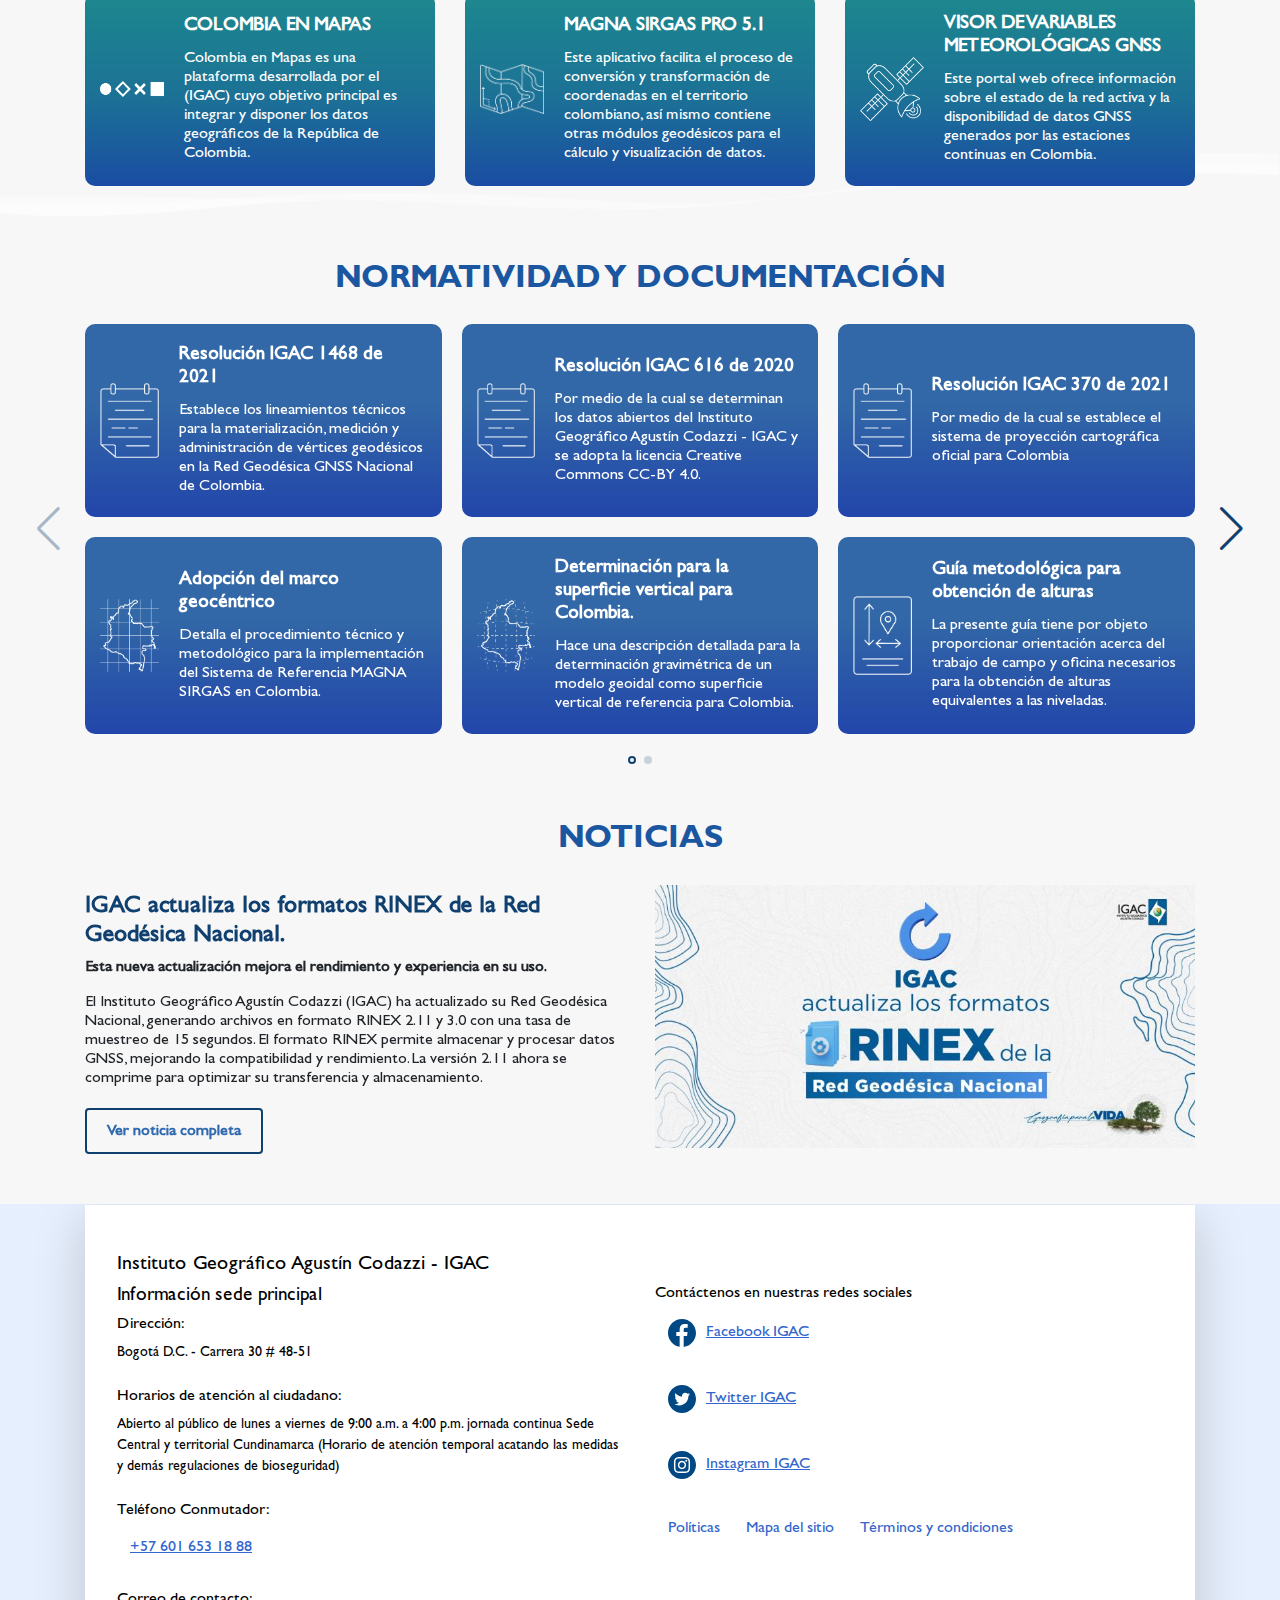
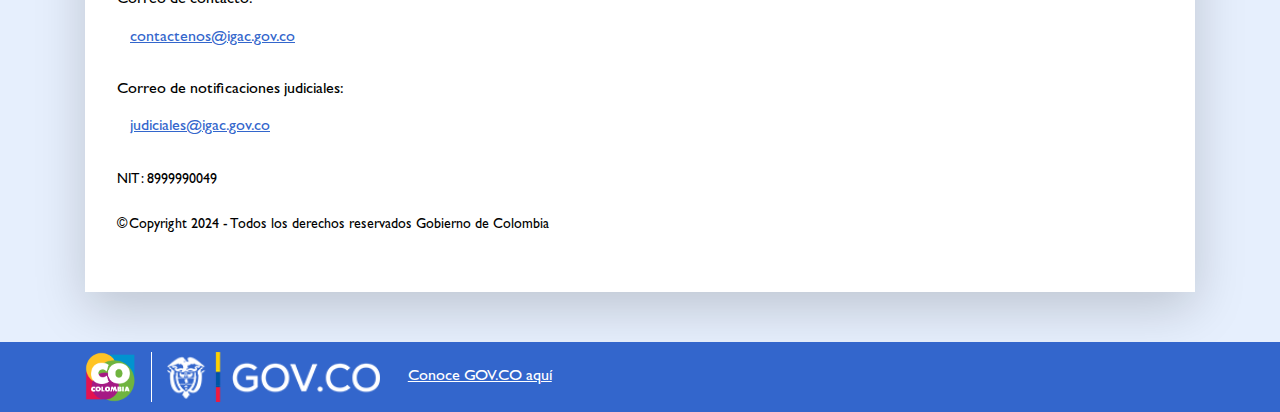
==== commit 56e1cf93: "jnfe" ====
--- a/index.html
+++ b/index.html
@@ -13,29 +13,29 @@
     <meta http-equiv="content-language" content="es" />
     <link rel="stylesheet" href="https://pro.fontawesome.com/releases/v5.10.0/css/all.css" integrity="sha384-AYmEC3Yw5cVb3ZcuHtOA93w35dYTsvhLPVnYs9eStHfGJvOvKxVfELGroGkvsg+p" crossorigin="anonymous">
     <link rel="canonical" href="https://www.colombiaot.gov.co" />
-    <link rel="shortcut icon" href="./redgeodesica/images/favicon.ico" />
+    <link rel="shortcut icon" href="../images/favicon.ico" />
     <title>RED GEODÉSICA NACIONAL</title>
 
     <link rel="stylesheet" href="https://cdn.jsdelivr.net/npm/bootstrap@4.0.0/dist/css/bootstrap.min.css" integrity="sha384-Gn5384xqQ1aoWXA+058RXPxPg6fy4IWvTNh0E263XmFcJlSAwiGgFAW/dAiS6JXm" crossorigin="anonymous">
     <link rel="stylesheet" href="https://cdn.jsdelivr.net/npm/swiper@11/swiper-bundle.min.css" />
 
-    <link rel="stylesheet" href="/redgeodesica/css/navbar-footer.css">
-    <link rel="stylesheet" href="/redgeodesica/css/maestra.css">
+    <link rel="stylesheet" href="./css/navbar-footer.css">
+    <link rel="stylesheet" href="./css/maestra.css">
 </head>
 <body class="calcite calcite-nav-top">
     <!--header-->
     <div class="barra_gov">
         <a class="logo-gov" href="https://www.gov.co/home/" target="_blank">
-            <img alt="Logo Gov.co" src="/redgeodesica/images/header_govco.png">
+            <img alt="Logo Gov.co" src="./images/header_govco.png">
         </a>
     </div>
     <nav>
         <div class="navbarigac">
             <div class="logos">
                 <a href="https://www.igac.gov.co" class="navbar-brand-igac" target="_blank">
-                    <img alt="Logo IGAC" src="/redgeodesica/images/logo.png">
+                    <img alt="Logo IGAC" src="./images/logo.png">
                 </a>
-                <img src="/redgeodesica/images/centrodecontrol.svg" alt="">
+                <img src="./images/centrodecontrol.svg" alt="">
             </div>
             <ul id="link-list">
                 <li>
@@ -70,7 +70,7 @@
                             geodesia, topografía, geografía, agricultura, gestión territorial, infraestructura, y gestión del riesgo, entre otras áreas.
                         </p>
                         <br>
-                        <a class="btn px-3 py-2" href="/redgeodesica/visor/" target="_blank">
+                        <a class="btn px-3 py-2" href="./visor/" target="_blank">
                             Visitar la plataforma
                         </a>
                     </div>
@@ -85,7 +85,7 @@
                     <div class="swiper-wrapper">
                         <!-- Slides -->
                         <div class="swiper-slide">
-                            <img class="hero-bg" src="/redgeodesica/images/hero1.png" alt="">
+                            <img class="hero-bg" src="./images/hero1.png" alt="">
                         </div>
                         <!-- <div class="swiper-slide">
                             <img class="hero-bg" src="" alt="">
@@ -97,7 +97,7 @@
     </div>
     <main class="position-relative">
         <div class="section componentes">
-            <img class="shape" src="/redgeodesica/images/shape.png" alt="">
+            <img class="shape" src="./images/shape.png" alt="">
             <div class="container">               
                 <h2 class="title mb-4">
                     Componentes de la Red Geodésica Nacional
@@ -105,7 +105,7 @@
                 <div class="row">
                     <div class="col-md-6 col-lg-4 mb-3 card-container b">
                         <a href="red_activa.html" class="card">
-                            <img src="/redgeodesica/images/red_activa.png" alt="">
+                            <img src="./images/red_activa.png" alt="">
                             <div class="p-3"> 
                                 <div class="title text-left mb-2">Red Activa GNSS</div>
                                 <p>Proporciona información diaria en el formato Receiver Independent Exchange (RINEX), el cual permite su uso en cualquier software de procesamiento GNSS. La red de estaciones se encuentra ubicada estratégicamente en el territorio nacional y sirve de base de referencia para los levantamientos diferenciales</p>
@@ -114,7 +114,7 @@
                     </div>
                     <div class="col-md-6 col-lg-4 mb-3 card-container b">
                         <a href="red_pasiva.html" class="card">
-                            <img src="/redgeodesica/images/red_pasiva.png" alt="">
+                            <img src="./images/red_pasiva.png" alt="">
                             <div class="p-3">
                                 <div class="title text-left mb-2">Red Pasiva GNSS</div>
                                 <p>Es una red compuesta por vértices geodésicos de monumentación tipo pilastras, obeliscos, mojones e incrustaciones, es decir orden dos, tres y cuatro según la Resolución 1468 de 2021. Se encuentran materializados en la superficie del territorio nacional, con valores coordenados determinados al ITRF 2014, época 2018.0 y elipsoide GRS-80.</p>
@@ -123,7 +123,7 @@
                     </div>
                     <div class="col-md-6 col-lg-4 mb-3 card-container b">
                         <a href="red_gavimetrica.html" class="card">
-                            <img src="/redgeodesica/images/red_gavimetrica.png" alt="">
+                            <img src="./images/red_gavimetrica.png" alt="">
                             <div class="p-3">
                                 <div class="title text-left mb-2">Red Gravimétrica</div>
                                 <p>
@@ -133,7 +133,7 @@
                     </div>
                     <div class="col-md-6 col-lg-4 mb-3 card-container b">
                         <a href="red_control_vertical.html" class="card">
-                            <img src="/redgeodesica/images/control_vertical.png" alt="">
+                            <img src="./images/control_vertical.png" alt="">
                             <div class="p-3">
                                 <div class="title text-left mb-2">Red de Control Vertical</div>
                                 <p>Es una red de vértices geodésicos con alturas ajustadas mediante nivelación geodésica, establecida en Colombia por el Instituto Geográfico Agustín Codazzi (IGAC). Estas redes, ubicadas a lo largo de carreteras nacionales, siguen los estándares técnicos del Servicio Geodésico Inter Americano (IAGS).</p>
@@ -142,7 +142,7 @@
                     </div>
                     <div class="col-md-6 col-lg-4 mb-3 card-container b">
                         <a href="red_geomagnetica.html" class="card">
-                            <img src="/redgeodesica/images/red_geomagnetica.png" alt="">
+                            <img src="./images/red_geomagnetica.png" alt="">
                             <div class="p-3">
                                 <div class="title text-left mb-2">Red Geomagnética</div>
                                 <p>El geomagnetismo es una rama de la geodesia que estudia el campo magnético interno y el campo magnético externo de la Tierra. Este campo se origina principalmente en el núcleo terrestre y es influenciado por la actividad solar. Además, es crucial para la navegación y la comprensión de los procesos geodinámicos del planeta.</p>
@@ -151,7 +151,7 @@
                     </div>
                     <div class="col-md-6 col-lg-4 mb-3 card-container b">
                         <a href="centro_iga.html" class="card">
-                            <img src="/redgeodesica/images/centro_procesamiento.png" alt="">
+                            <img src="./images/centro_procesamiento.png" alt="">
                             <div class="p-3">
                                 <div class="title text-left mb-2">Centro de Procesamiento IGA</div>
                                 <p>El centro de procesamiento IGA del Instituto Geográfico Agustín Codazzi es uno de los 10 centros de análisis oficiales de SIRGAS, encargado de apoyar la generación de coordenadas finales de la red de estaciones GNSS SIRGAS-CON y la generación de coordenadas de las estaciones locales o de orden uno.</p>
@@ -183,7 +183,7 @@
                         </div>
                     </div>
                     <div class="col-md-6 mb-3 mt-md-0 d-flex align-items-center">
-                        <img src="/redgeodesica/images/Accedealosservicios.png" alt="">
+                        <img src="./images/Accedealosservicios.png" alt="">
                     </div>
                 </div>
             </div>
@@ -192,7 +192,7 @@
             <div class="container">
                 <div class="row">
                     <div class="col-md-6 mb-3 mt-md-0 d-flex align-items-center">
-                        <img src="/redgeodesica/images/procesa_coordenadas.png" alt="">
+                        <img src="./images/procesa_coordenadas.png" alt="">
                     </div>
                     <div class="col-md-6 d-flex align-items-center">
                         <div class="text">
@@ -231,7 +231,7 @@
                         </div>
                     </div>
                     <div class="col-md-6 mb-3 mt-md-0 d-flex align-items-center">
-                        <img src="/redgeodesica/images/AccedealGeovisor.jpg" alt="">
+                        <img src="./images/AccedealGeovisor.jpg" alt="">
                     </div>
                 </div>
             </div>
@@ -240,7 +240,7 @@
             <div class="container">
                 <div class="row">
                     <div class="col-md-6 mb-3 mt-md-0 d-flex align-items-center">
-                        <img src="/redgeodesica/images/conviertetransformacoordenadas.png" alt="">
+                        <img src="./images/conviertetransformacoordenadas.png" alt="">
                     </div>
                     <div class="col-md-6 d-flex align-items-center">
                         <div class="text">
@@ -270,7 +270,7 @@
                     <div class="col-md-6 col-lg-4 mb-3 card-container b">
                         <a href="https://www.colombiaenmapas.gov.co/" target="_blank" class="card d-flex">
                             <div class="img-container">
-                                <img class="icono" src="/redgeodesica/images/colombia_mapas.png " alt="">
+                                <img class="icono" src="./images/colombia_mapas.png " alt="">
                             </div>
                             <div class="card-body p-0">
                                 <h3 class="card-title">COLOMBIA EN MAPAS</h3>
@@ -283,7 +283,7 @@
                     <div class="col-md-6 col-lg-4 mb-3 card-container b">
                         <a href="https://origen.igac.gov.co/herramientas.html#magna" target="_blank" class="card d-flex">
                             <div class="img-container">
-                                <img class="card-img-top" src="/redgeodesica/images/magna_sirgas.png" alt="">
+                                <img class="card-img-top" src="./images/magna_sirgas.png" alt="">
                             </div>
                             <div class="card-body p-0">
                                 <h3 class="card-title">MAGNA SIRGAS PRO 5.1</h3>
@@ -296,7 +296,7 @@
                     <div class="col-md-6 col-lg-4 mb-3 card-container b">
                         <a href="https://redgeodesica-sbc.igac.gov.co/sbc/spider-business-center" target="_blank" class="card d-flex">
                             <div class="img-container">
-                                <img class="card-img-top" src="/redgeodesica/images/spider_buss.png" alt="">
+                                <img class="card-img-top" src="./images/spider_buss.png" alt="">
                             </div>
                             <div class="card-body p-0">
                                 <h3 class="card-title">VISOR DE VARIABLES METEOROLÓGICAS GNSS</h3>
@@ -310,7 +310,7 @@
             </div>  
         </div>
         <div class="section normatividad mb-5">
-            <img class="shape" src="/redgeodesica/images/shape.png" alt="">
+            <img class="shape" src="./images/shape.png" alt="">
             <div class="container">           
                 <h2 class="title mb-4">
                     Normatividad y Documentación
@@ -322,9 +322,9 @@
                     <div id="swiper2" class="swiper">
                         <div class="swiper-wrapper">
                             <div class="swiper-slide">
-                                <a href="/redgeodesica/documentos/resolucion_1468_de_2021.pdf" target="_blank" class="card d-flex">
-                                    <div class="img-container">
-                                        <img class="icono" src="/redgeodesica/images/resoluciones.png" alt="">
+                                <a href="./documentos/resolucion_1468_de_2021.pdf" target="_blank" class="card d-flex">
+                                    <div class="img-container">
+                                        <img class="icono" src="./images/resoluciones.png" alt="">
                                     </div>
                                     <div class="card-body p-0">
                                         <h3 class="card-title">Resolución IGAC 1468 de 2021</h3>
@@ -335,9 +335,9 @@
                                 </a>                           
                             </div>
                             <div class="swiper-slide">
-                                <a href="/redgeodesica/documentos/resolucion_616_de_2020.pdf" target="_blank" class="card d-flex">
-                                    <div class="img-container">
-                                        <img class="card-img-top" src="/redgeodesica/images/resoluciones.png" alt="">
+                                <a href="./documentos/resolucion_616_de_2020.pdf" target="_blank" class="card d-flex">
+                                    <div class="img-container">
+                                        <img class="card-img-top" src="./images/resoluciones.png" alt="">
                                     </div>
                                     <div class="card-body p-0">
                                         <h3 class="card-title">Resolución IGAC 616 de 2020</h3>
@@ -348,9 +348,9 @@
                                 </a>                          
                             </div>
                             <div class="swiper-slide">
-                                <a href="/redgeodesica/documentos/resolucion_370_de_2021.pdf" target=”_blank” class="card d-flex">
-                                    <div class="img-container">
-                                        <img class="card-img-top" src="/redgeodesica/images/resoluciones.png" alt="">
+                                <a href="./documentos/resolucion_370_de_2021.pdf" target=”_blank” class="card d-flex">
+                                    <div class="img-container">
+                                        <img class="card-img-top" src="./images/resoluciones.png" alt="">
                                     </div>
                                     <div class="card-body p-0">
                                         <h3 class="card-title">Resolución IGAC 370 de 2021</h3>
@@ -361,9 +361,9 @@
                                 </a>
                             </div>
                             <div class="swiper-slide">
-                                <a href="/redgeodesica/documentos/resolucion_igac_715-2018.pdf" target="_blank" class="card d-flex">
-                                    <div class="img-container">
-                                        <img class="card-img-top" src="/redgeodesica/images/resoluciones.png" alt="">
+                                <a href="./documentos/resolucion_igac_715-2018.pdf" target="_blank" class="card d-flex">
+                                    <div class="img-container">
+                                        <img class="card-img-top" src="./images/resoluciones.png" alt="">
                                     </div>
                                     <div class="card-body p-0">
                                         <h3 class="card-title">Resolución IGAC 715-2018</h3>
@@ -374,9 +374,9 @@
                                 </a>
                             </div>
                             <div class="swiper-slide">
-                                <a href="/redgeodesica/documentos/adopcion_marco_geocentrico.pdf" target="_blank" class="card d-flex">
-                                    <div class="img-container">
-                                        <img class="card-img-top" src="/redgeodesica/images/marco_geo.png" alt="">
+                                <a href="./documentos/adopcion_marco_geocentrico.pdf" target="_blank" class="card d-flex">
+                                    <div class="img-container">
+                                        <img class="card-img-top" src="./images/marco_geo.png" alt="">
                                     </div>
                                     <div class="card-body p-0">
                                         <h3 class="card-title">Adopción del marco geocéntrico</h3>
@@ -387,9 +387,9 @@
                                 </a>
                             </div>
                             <div class="swiper-slide">
-                                <a href="/redgeodesica/documentos/modelo_geoidal_geocol_2004.pdf" target="_blank" class="card d-flex">
-                                    <div class="img-container">
-                                        <img class="card-img-top" src="/redgeodesica/images/superficie_vertical.png" alt="">
+                                <a href="./documentos/modelo_geoidal_geocol_2004.pdf" target="_blank" class="card d-flex">
+                                    <div class="img-container">
+                                        <img class="card-img-top" src="./images/superficie_vertical.png" alt="">
                                     </div>
                                     <div class="card-body p-0">
                                         <h3 class="card-title">Determinación para la superficie vertical para Colombia.</h3>
@@ -401,9 +401,9 @@
                                 </a>
                             </div>
                             <div class="swiper-slide">
-                                <a href="/redgeodesica/documentos/obtencion_de_alturas.pdf" target="_blank" class="card d-flex">
-                                    <div class="img-container">
-                                        <img class="card-img-top" src="/redgeodesica/images/guia_alturas.png" alt="">
+                                <a href="./documentos/obtencion_de_alturas.pdf" target="_blank" class="card d-flex">
+                                    <div class="img-container">
+                                        <img class="card-img-top" src="./images/guia_alturas.png" alt="">
                                     </div>
                                     <div class="card-body p-0">
                                         <h3 class="card-title">Guía metodológica para obtención de alturas</h3>
@@ -414,9 +414,9 @@
                                 </a>
                             </div>
                             <div class="swiper-slide">
-                                <a href="/redgeodesica/documentos/resolucion_068_de_2005.pdf" target="_blank" class="card d-flex">
-                                    <div class="img-container">
-                                        <img class="card-img-top" src="/redgeodesica/images/resoluciones.png" alt="">
+                                <a href="./documentos/resolucion_068_de_2005.pdf" target="_blank" class="card d-flex">
+                                    <div class="img-container">
+                                        <img class="card-img-top" src="./images/resoluciones.png" alt="">
                                     </div>
                                     <div class="card-body p-0">
                                         <h3 class="card-title">Resolución 068 de 2005</h3>
@@ -460,7 +460,7 @@
                                         </a>
                                     </div>
                                     <div class="col-md-6 mb-3 mt-md-0 d-flex align-items-center">
-                                        <img class="icono" src="/redgeodesica/images/news1.png" alt="">
+                                        <img class="icono" src="./images/news1.png" alt="">
                                     </div>
                                 </div>
                             </div>
@@ -511,20 +511,20 @@
                         <div class="redes-sociales">
                             <p>
                                 <a class="btn" href="https://www.facebook.com/IgacColombia" tabindex="-1" target="_blank">
-                                    <img alt="Visitar Facebook IGAC" class="icono-redes" src="/redgeodesica/images/footer/facebook.svg">
+                                    <img alt="Visitar Facebook IGAC" class="icono-redes" src="./images/footer/facebook.svg">
                                     Facebook IGAC 
                                 </a>
                             </p>
                     
                             <p>
                                 <a class="btn" href="https://twitter.com/igacColombia" tabindex="-1" target="_blank">
-                                    <img alt="Visitar Twitter IGAC" class="icono-redes" src="/redgeodesica/images/footer/twitter.svg">
+                                    <img alt="Visitar Twitter IGAC" class="icono-redes" src="./images/footer/twitter.svg">
                                     Twitter IGAC 
                                 </a>
                             </p>
                     
                             <p>
-                                <a class="btn" href="https://www.instagram.com/accounts/login/?next=/igacColombia/" tabindex="-1" target="_blank"><img alt="Visitar Instagram IGAC" class="icono-redes" src="/redgeodesica/images/footer/instagram.svg">
+                                <a class="btn" href="https://www.instagram.com/accounts/login/?next=/igacColombia/" tabindex="-1" target="_blank"><img alt="Visitar Instagram IGAC" class="icono-redes" src="./images/footer/instagram.svg">
                                     Instagram IGAC 
                                 </a>
                             </p>
@@ -539,9 +539,9 @@
         </div>
         <div class="gov-co-footer-pie">
             <div class="gov-co-footer-auto containerf">
-                <img alt="Logo marca de Colombia" class="gov-co-logo-pie-blanco" src="/redgeodesica/images/marca_colombia.png">
+                <img alt="Logo marca de Colombia" class="gov-co-logo-pie-blanco" src="./images/marca_colombia.png">
 
-                <img alt="Logo de Gov Co" class="gov-co-logo-pie-mesa" src="/redgeodesica/images/header_govco.png">
+                <img alt="Logo de Gov Co" class="gov-co-logo-pie-mesa" src="./images/header_govco.png">
 
                 <a class="btn" class="text-white text-align-right" href="https://www.gov.co" target="_blank">
                     Conoce GOV.CO aquí
@@ -558,7 +558,7 @@
     <link rel="stylesheet" href="https://cdn.jsdelivr.net/npm/swiper@11/swiper-bundle.min.css"/>
     <script src="https://unpkg.com/swiper/swiper-bundle.min.js"></script>
 
-    <script src="/redgeodesica/script.js"></script>
-    <script  src="/redgeodesica/navbar.js"></script>    
+    <script src="./script.js"></script>
+    <script  src="./navbar.js"></script>    
 </body>
 </html>--- a/css/navbar-footer.css
+++ b/css/navbar-footer.css
@@ -0,0 +1,558 @@
+/*global*/
+@font-face {
+    font-family: 'Gill Sans Std Bold';
+    src: url(../fonts/GillSansStd-Bold.eot);
+    src: url(../fonts/GillSansStd-Bold.eot?#iefix) format('embedded-opentype'), url(../fonts/GillSansStd-Bold.woff2) format('woff2'), url(../fonts/GillSansStd-Bold.woff) format('woff'), url(../fonts/GillSansStd-Bold.ttf) format('truetype'), url(../fonts/GillSansStd-Bold.svg#GillSansStd-Bold) format('svg');
+    font-weight: bold;
+    font-style: normal;
+}
+
+@font-face {
+    font-family: 'Gill Sans Std Bold Italic';
+    src: url(../fonts/GillSansStd-BoldItalic.eot);
+    src: url(../fonts/GillSansStd-BoldItalic.eot?#iefix) format('embedded-opentype'), url(../fonts/GillSansStd-BoldItalic.woff2) format('woff2'), url(../fonts/GillSansStd-BoldItalic.woff) format('woff'), url(../fonts/GillSansStd-BoldItalic.ttf) format('truetype'), url(../fonts/GillSansStd-BoldItalic.svg#GillSansStd-BoldItalic) format('svg');
+    font-weight: bold;
+    font-style: italic;
+}
+
+@font-face {
+    font-family: 'Gill Sans Std semi Bold';
+    src: url(../fonts/GillSans-SemiBold.eot);
+    src: url(../fonts/GillSans-SemiBold.eot?#iefix) format('embedded-opentype'), url(../fonts/GillSans-SemiBold.woff2) format('woff2'), url(../fonts/GillSans-SemiBold.woff) format('woff'), url(../fonts/GillSans-SemiBold.ttf) format('truetype'), url(../fonts/GillSans-SemiBold.svg#GillSans-SemiBold) format('svg');
+    font-weight: bold;
+    font-style: normal;
+}
+
+@font-face {
+    font-family: 'Gill Sans Std Bold Condensed';
+    src: url(../fonts/GillSansStd-BoldCondensed.eot);
+    src: url(../fonts/GillSansStd-BoldCondensed.eot?#iefix) format('embedded-opentype'), url(../fonts/GillSansStd-BoldCondensed.woff2) format('woff2'), url(../fonts/GillSansStd-BoldCondensed.woff) format('woff'), url(../fonts/GillSansStd-BoldCondensed.ttf) format('truetype'), url(../fonts/GillSansStd-BoldCondensed.svg#GillSansStd-BoldCondensed) format('svg');
+    font-weight: bold;
+    font-style: normal;
+}
+
+@font-face {
+    font-family: 'Gill Sans Std Italic';
+    src: url(../fonts/GillSansStd-Italic.eot);
+    src: url(../fonts/GillSansStd-Italic.eot?#iefix) format('embedded-opentype'), url(../fonts/GillSansStd-Italic.woff2) format('woff2'), url(../fonts/GillSansStd-Italic.woff) format('woff'), url(../fonts/GillSansStd-Italic.ttf) format('truetype'), url(../fonts/GillSansStd-Italic.svg#GillSansStd-Italic) format('svg');
+    font-weight: normal;
+    font-style: italic;
+}
+
+@font-face {
+    font-family: 'Gill Sans Std Light';
+    src: url(../fonts/GillSansStd-Light.eot);
+    src: url(../fonts/GillSansStd-Light.eot?#iefix) format('embedded-opentype'), url(../fonts/GillSansStd-Light.woff2) format('woff2'), url(../fonts/GillSansStd-Light.woff) format('woff'), url(../fonts/GillSansStd-Light.ttf) format('truetype'), url(../fonts/GillSansStd-Light.svg#GillSansStd-Light) format('svg');
+    font-weight: 300;
+    font-style: normal;
+}
+
+@font-face {
+    font-family: 'Gill Sans Std';
+    src: url(../fonts/GillSansStd.eot);
+    src: url(../fonts/GillSansStd.eot?#iefix) format('embedded-opentype'), url(../fonts/GillSansStd.woff2) format('woff2'), url(../fonts/GillSansStd.woff) format('woff'), url(../fonts/GillSansStd.ttf) format('truetype'), url(../fonts/GillSansStd.svg#GillSansStd) format('svg');
+    font-weight: normal;
+    font-style: normal;
+}
+
+@font-face {
+    font-family: 'Gill Sans Std Extra Bold Disp';
+    src: url(../fonts/GillSansStd-ExtraBoldDisp.eot);
+    src: url(../fonts/GillSansStd-ExtraBoldDisp.eot?#iefix) format('embedded-opentype'), url(../fonts/GillSansStd-ExtraBoldDisp.woff2) format('woff2'), url(../fonts/GillSansStd-ExtraBoldDisp.woff) format('woff'), url(../fonts/GillSansStd-ExtraBoldDisp.ttf) format('truetype'), url(../fonts/GillSansStd-ExtraBoldDisp.svg#GillSansStd-ExtraBoldDisp) format('svg');
+    font-weight: 800;
+    font-style: normal;
+}
+
+@font-face {
+    font-family: 'Gill Sans Std Condensed';
+    src: url(../fonts/GillSansStd-Condensed.eot);
+    src: url(../fonts/GillSansStd-Condensed.eot?#iefix) format('embedded-opentype'), url(../fonts/GillSansStd-Condensed.woff2) format('woff2'), url(../fonts/GillSansStd-Condensed.woff) format('woff'), url(../fonts/GillSansStd-Condensed.ttf) format('truetype'), url(../fonts/GillSansStd-Condensed.svg#GillSansStd-Condensed) format('svg');
+    font-weight: normal;
+    font-style: normal;
+}
+
+@font-face {
+    font-family: 'Gill Sans Std Extra Bold';
+    src: url(../fonts/GillSansStd-ExtraBold.eot);
+    src: url(../fonts/GillSansStd-ExtraBold.eot?#iefix) format('embedded-opentype'), url(../fonts/GillSansStd-ExtraBold.woff2) format('woff2'), url(../fonts/GillSansStd-ExtraBold.woff) format('woff'), url(../fonts/GillSansStd-ExtraBold.ttf) format('truetype'), url(../fonts/GillSansStd-ExtraBold.svg#GillSansStd-ExtraBold) format('svg');
+    font-weight: 800;
+    font-style: normal;
+}
+
+* {
+    box-sizing: border-box;
+}
+
+body {
+    margin: 0;    
+}
+
+nav, footer {
+    font-size: 14px;
+    font-family: 'Gill Sans Std' !important;
+}
+
+/* barra govierno */
+nav {
+    position: sticky;
+    top: 0;
+    z-index: 100000;
+}
+
+nav ul {
+    list-style: none;    
+}
+
+nav a {
+    text-decoration: none;    
+}
+
+input#filterInput {
+    display: block;
+    width: 100%;
+    line-height: 1.25;
+    min-height: calc(0.5rem* 2 + 1.25rem + 2px);
+    padding: 0.5rem 0.75rem;
+    background: #fff;
+    border: 1px solid #ccc;
+    border-radius: 2px 0 0 2px;
+    -webkit-appearance: none;
+    -moz-appearance: none;
+    appearance: none;
+    -webkit-box-sizing: border-box;
+    box-sizing: border-box;
+    height: 40px !important;
+    margin-top: 9px !important;
+    padding-left: 30px !important;
+    padding-right: 30px !important;
+    font-size: 16px !important;
+    background: #fff !important;
+    border-radius: 5px !important;
+}
+
+.barra_gov {
+    background-color: #3366cc !important;
+    width: 100%;
+    height: 48px;
+    padding: 0px;    
+    display: flex;
+    align-items: center;
+}
+
+.logo-gov {
+    display: flex;
+    align-items: center;
+}
+
+.logo-gov img {
+    width: auto;
+    height: 27px;
+    padding-right: 16px;
+    padding-left: 16px;
+}
+
+/* nav */
+.navbarigac {
+    position: sticky;
+    top: 0;
+    height: 60px;
+    background: var(--bg-igac-gris);    
+    display: flex;
+    justify-content: space-between;
+}
+
+.navbarigac .logos {
+    display: flex;
+    align-items: center;    
+}
+
+.navbar-brand-igac {
+    order: 1;
+    background: #fff;
+    height: 100%;
+    display: flex;
+    align-items: center;
+    max-width: 100%;
+    padding-right: 16px;
+    padding-left: 16px;
+}
+
+.navbarigac img {
+    order: 2;
+    height: 15px;
+    padding-right: 16px;
+    padding-left: 16px;
+}
+
+.navbarigac li img,
+.navbarnavigac li img {
+    padding-right: 0;
+    padding-left: 0;
+    margin-left: 4px;
+    width: 8px;
+    height: auto;
+}
+
+.navbar-brand-igac img {
+    max-height: 35px;
+    height: 35px;
+    min-height: 35px;
+    width: auto;
+    display: block;
+    padding: 0;    
+}
+
+.navbarigac ul {
+    margin-top: 0;
+    display: flex;
+    align-items: center;
+    margin-bottom: 0;
+}
+
+.navbarigac ul li {
+    padding-left: 7.5px;
+    padding-right: 7.5px;
+}
+
+.navbarigac ul li a,
+.navbarnavigac ul li a {
+    color: #666666 !important;
+    display: flex;
+    justify-content: space-between;
+    align-items: center;
+    width: 100%;
+}
+
+.nav-bar-toggle-igac {
+    display: none;
+    padding: 0 15px;
+    border: 0;
+    background: none;
+}
+
+.nav-bar-toggle-igac .icon-bar {
+    display: block;
+    background: #666666;
+    width: 22px;
+    height: 2px;
+    margin-bottom: 4px;
+    border-radius: 1px;
+}
+
+.navbarnavigac {    
+    width: 100%;
+    position: absolute;
+    max-height: 0;
+    background: #E9EAEB;
+    overflow: hidden;
+    transition: all 0.3s ease;
+}
+
+.navbarnavigac.expandMenu {    
+    max-height: 1200px;
+    transition: all 0.6s ease;
+}
+
+.collapse-buton {
+    cursor: pointer;
+}
+
+.collapse-menu {
+    padding: 0;
+    width: max-content;
+    position: absolute;
+    top: 100%;
+    right: 15px;
+    display: block !important;
+    background: #fff;
+    box-shadow: 0 3px 15px rgba(0,0,0,0.11765) !important;
+    max-height: 0;
+    overflow: hidden;
+    transition: all 0.5s ease;
+}
+
+.collapse-menu.expand {
+    max-height: 400px;
+    transition: all 0.5s ease;
+}
+
+.collapse-menu li {
+    display: flex;
+    align-items: center;
+    justify-content: space-between;
+    margin: 8px 10px !important;
+    padding: 8px 0;
+    border-bottom: 1px solid rgba(0,0,0,0.1);   
+}
+
+.collapse-menu li:last-child {
+    border-bottom: 0;
+}
+
+.collapse-menu li img {
+    transform: rotate(-90deg);
+}
+
+.collapse-menu a {
+    padding-right: 10px;
+    width: 100%;
+    color: #666;       
+}
+
+.collapse-menu a:last-child {
+    padding-bottom: 0;
+}
+
+
+
+/* Footer*/
+footer {
+    padding-top: 1px;    
+    background: #e6effd;
+    color: #000;
+    position: relative;
+    z-index: 1;
+}
+
+footer > .containerf,
+.gov-co-footer-pie > .containerf {
+    max-width: 1140px;
+    width: 100%;
+    padding-right: 15px;
+    padding-left: 15px;
+    margin-right: auto;
+    margin-left: auto;
+}
+
+footer .footer-container > .rowf {
+    display: -ms-flexbox;
+    display: flex;
+    -ms-flex-wrap: wrap;
+    flex-wrap: wrap;
+    margin-right: -15px;
+    margin-left: -15px;
+}
+
+footer .rowf > .col-md-6f {
+    flex: 0 0 50%;
+    max-width: 50%;
+    position: relative;
+    width: 100%;
+    padding-right: 15px;
+    padding-left: 15px;
+}
+
+.footer-container {
+    padding: 32px;
+    margin-bottom: 50px !important;
+    box-shadow: 0 16px 48px rgba(0, 0, 0, 0.175) !important;
+    background: #fff;
+}
+
+footer .footer-titulo {
+    padding-top: 16px;
+    
+    font-size: 20px;
+    padding-top: 16px!important;
+}
+
+.footer .logos-footer  {
+    margin-bottom: 16px;
+    margin-top: 8px;
+}
+
+footer h2 {
+    font-size: 1.2rem;
+}
+
+footer h3 {
+    font-size: 16px;
+}
+
+footer p {
+    color: #000;
+    font-size: 14px;
+    line-height: 1.5;
+    margin-bottom: 24px !important;
+}
+
+footer a {
+    color: #3366cc !important;
+    text-decoration: underline !important;
+}
+
+footer .redes-sociales a {
+    display: flex;
+    align-items: center;
+}
+
+footer .footer-enlaces a {
+    
+    text-decoration: none !important;
+    text-transform: none;
+    padding-right: 8px;
+}
+
+footer .icono-redes {
+    width: 28px;
+    height: 28px;
+    margin-right: 10px;
+}
+
+.gov-co-footer-auto  {
+    padding: 5px 0;
+    display: flex;
+    align-items: center;
+}
+
+footer .gov-co-footer-pie {
+    background-color: #3366cc !important;
+    padding: 5px;
+}
+
+footer .gov-co-logo-pie-blanco {
+    width: auto;
+    height: 50px;
+    border-right: white solid 1px;
+    padding-right: 15px;
+}
+
+footer .gov-co-footer-auto  a {
+    color: #fff !important;
+}
+
+footer .gov-co-logo-pie-mesa {
+    width: auto;
+    height: 50px;
+    padding-left: 15px;
+    padding-right: 15px;
+}
+
+/* 404 */
+.nofound .image-container {
+    display: flex;
+    justify-content: center;
+    flex-wrap: wrap;
+}
+
+.nofound .image-container img {
+    width: 80%;
+}
+
+.nofound .text {
+    font-family: 'Tajawal-Medium';
+}
+
+/* Media querys */
+@media (max-width: 768px) {
+    .navbarigac ul {
+        display: none;
+    }
+
+    .nav-bar-toggle-igac {
+        display: block;
+    }
+
+    #link-list {
+        margin-top: 0;
+        border-top: 1.5px solid #3366cc;
+        color: #666666;
+        padding: 0 24px;
+        margin-bottom: 0;
+    }
+
+    #link-list li {
+        margin-top: 16px;
+        margin-bottom: 16px;
+    }
+
+    #link-list li a {
+        color: #666666;
+        line-height: normal;
+    }
+
+    .barra_gov {
+        justify-content: space-between;
+        padding-right: 0;
+    }
+}
+
+@media (max-width: 1200px) {
+    /* Footer*/
+    footer > .containerf,
+    .gov-co-footer-pie > .containerf {
+        max-width: 1140px;
+    }
+}
+
+@media (max-width: 992px) {
+    /* Footer*/
+    footer > .containerf,
+    .gov-co-footer-pie > .containerf {
+        max-width: 960px;
+    }
+}
+
+@media (max-width: 768px) {
+    /* Navbar*/
+    .collapse-menu {
+        position: relative;
+        width: 100%;
+        right: 0;
+        margin-top: 10px;
+    }
+
+    /* Footer*/
+    footer > .containerf,
+    .gov-co-footer-pie > .containerf {
+        max-width: 720px;
+    }
+
+}
+
+@media (max-width: 576px) {
+    html, body {
+        font-size: 13px !important;
+    }
+
+    /* Navbar*/
+    .navbar-brand-igac {
+        padding-right: 5px;
+        padding-left: 5px;
+    }
+
+    .logo-gov img {
+        height: 20px;
+    }
+
+    .navbar-brand-igac img {
+        height: 30px;
+    }
+
+    /* Footer*/
+    footer > .containerf,
+    .gov-co-footer-pie > .containerf {
+        max-width: 540px;
+    }
+
+    footer .gov-co-logo-pie-blanco {
+        height: 40px;
+    }
+
+    footer .gov-co-logo-pie-mesa {
+        height: 40px;
+    }
+
+    footer .gov-co-footer-auto a {
+        font-size: 12px;
+    }
+
+    footer .rowf > .col-md-6f {
+        flex: 0 0 100%;
+        max-width: 100%;
+    }
+
+    footer .logos-footer {
+        display: none;
+    }
+}--- a/css/maestra.css
+++ b/css/maestra.css
@@ -0,0 +1,766 @@
+/*global*/
+@font-face {
+    font-family: 'Gill Sans Std Bold';
+    src: url(../fonts/GillSansStd-Bold.eot);
+    src: url(../fonts/GillSansStd-Bold.eot?#iefix) format('embedded-opentype'), url(../fonts/GillSansStd-Bold.woff2) format('woff2'), url(../fonts/GillSansStd-Bold.woff) format('woff'), url(../fonts/GillSansStd-Bold.ttf) format('truetype'), url(../fonts/GillSansStd-Bold.svg#GillSansStd-Bold) format('svg');
+    font-weight: bold;
+    font-style: normal;
+}
+
+@font-face {
+    font-family: 'Gill Sans Std Bold Italic';
+    src: url(../fonts/GillSansStd-BoldItalic.eot);
+    src: url(../fonts/GillSansStd-BoldItalic.eot?#iefix) format('embedded-opentype'), url(../fonts/GillSansStd-BoldItalic.woff2) format('woff2'), url(../fonts/GillSansStd-BoldItalic.woff) format('woff'), url(../fonts/GillSansStd-BoldItalic.ttf) format('truetype'), url(../fonts/GillSansStd-BoldItalic.svg#GillSansStd-BoldItalic) format('svg');
+    font-weight: bold;
+    font-style: italic;
+}
+
+@font-face {
+    font-family: 'Gill Sans Std semi Bold';
+    src: url(../fonts/GillSans-SemiBold.eot);
+    src: url(../fonts/GillSans-SemiBold.eot?#iefix) format('embedded-opentype'), url(../fonts/GillSans-SemiBold.woff2) format('woff2'), url(../fonts/GillSans-SemiBold.woff) format('woff'), url(../fonts/GillSans-SemiBold.ttf) format('truetype'), url(../fonts/GillSans-SemiBold.svg#GillSans-SemiBold) format('svg');
+    font-weight: bold;
+    font-style: normal;
+}
+
+@font-face {
+    font-family: 'Gill Sans Std Bold Condensed';
+    src: url(../fonts/GillSansStd-BoldCondensed.eot);
+    src: url(../fonts/GillSansStd-BoldCondensed.eot?#iefix) format('embedded-opentype'), url(../fonts/GillSansStd-BoldCondensed.woff2) format('woff2'), url(../fonts/GillSansStd-BoldCondensed.woff) format('woff'), url(../fonts/GillSansStd-BoldCondensed.ttf) format('truetype'), url(../fonts/GillSansStd-BoldCondensed.svg#GillSansStd-BoldCondensed) format('svg');
+    font-weight: bold;
+    font-style: normal;
+}
+
+@font-face {
+    font-family: 'Gill Sans Std Italic';
+    src: url(../fonts/GillSansStd-Italic.eot);
+    src: url(../fonts/GillSansStd-Italic.eot?#iefix) format('embedded-opentype'), url(../fonts/GillSansStd-Italic.woff2) format('woff2'), url(../fonts/GillSansStd-Italic.woff) format('woff'), url(../fonts/GillSansStd-Italic.ttf) format('truetype'), url(../fonts/GillSansStd-Italic.svg#GillSansStd-Italic) format('svg');
+    font-weight: normal;
+    font-style: italic;
+}
+
+@font-face {
+    font-family: 'Gill Sans Std Light';
+    src: url(../fonts/GillSansStd-Light.eot);
+    src: url(../fonts/GillSansStd-Light.eot?#iefix) format('embedded-opentype'), url(../fonts/GillSansStd-Light.woff2) format('woff2'), url(../fonts/GillSansStd-Light.woff) format('woff'), url(../fonts/GillSansStd-Light.ttf) format('truetype'), url(../fonts/GillSansStd-Light.svg#GillSansStd-Light) format('svg');
+    font-weight: 300;
+    font-style: normal;
+}
+
+@font-face {
+    font-family: 'Gill Sans Std';
+    src: url(../fonts/GillSansStd.eot);
+    src: url(../fonts/GillSansStd.eot?#iefix) format('embedded-opentype'), url(../fonts/GillSansStd.woff2) format('woff2'), url(../fonts/GillSansStd.woff) format('woff'), url(../fonts/GillSansStd.ttf) format('truetype'), url(../fonts/GillSansStd.svg#GillSansStd) format('svg');
+    font-weight: normal;
+    font-style: normal;
+}
+
+@font-face {
+    font-family: 'Gill Sans Std Extra Bold Disp';
+    src: url(../fonts/GillSansStd-ExtraBoldDisp.eot);
+    src: url(../fonts/GillSansStd-ExtraBoldDisp.eot?#iefix) format('embedded-opentype'), url(../fonts/GillSansStd-ExtraBoldDisp.woff2) format('woff2'), url(../fonts/GillSansStd-ExtraBoldDisp.woff) format('woff'), url(../fonts/GillSansStd-ExtraBoldDisp.ttf) format('truetype'), url(../fonts/GillSansStd-ExtraBoldDisp.svg#GillSansStd-ExtraBoldDisp) format('svg');
+    font-weight: 800;
+    font-style: normal;
+}
+
+@font-face {
+    font-family: 'Gill Sans Std Condensed';
+    src: url(../fonts/GillSansStd-Condensed.eot);
+    src: url(../fonts/GillSansStd-Condensed.eot?#iefix) format('embedded-opentype'), url(../fonts/GillSansStd-Condensed.woff2) format('woff2'), url(../fonts/GillSansStd-Condensed.woff) format('woff'), url(../fonts/GillSansStd-Condensed.ttf) format('truetype'), url(../fonts/GillSansStd-Condensed.svg#GillSansStd-Condensed) format('svg');
+    font-weight: normal;
+    font-style: normal;
+}
+
+@font-face {
+    font-family: 'Gill Sans Std Extra Bold';
+    src: url(../fonts/GillSansStd-ExtraBold.eot);
+    src: url(../fonts/GillSansStd-ExtraBold.eot?#iefix) format('embedded-opentype'), url(../fonts/GillSansStd-ExtraBold.woff2) format('woff2'), url(../fonts/GillSansStd-ExtraBold.woff) format('woff'), url(../fonts/GillSansStd-ExtraBold.ttf) format('truetype'), url(../fonts/GillSansStd-ExtraBold.svg#GillSansStd-ExtraBold) format('svg');
+    font-weight: 800;
+    font-style: normal;
+}
+
+:root {
+    --main-bg-color: #353535;
+    --gray-color: #c1c1c1;
+    --over-color: #F4A833;
+    --azul-igac: #33669e;
+    --azul-igac-dark: #234570;
+    --bg-igac-gris: #eff0f1;
+    --rojo-igac: #e10818; 
+}
+
+::-webkit-scrollbar {
+    width: 8px;
+    background: #fff;
+}
+
+::-webkit-scrollbar-thumb {
+    background-color: var(--gray-color);
+    background: var(--main-bg-color);
+}
+
+* {
+    scrollbar-width: thin;
+    scrollbar-color: var(--main-bg-color) var(--gray-color);
+}
+
+html,
+body {
+    font-family: "Gill Sans Std";
+    margin: 0;
+    padding: 0;
+    width: 100%;
+    font-size: 16px !important;
+    line-height: normal;
+    background: #f7f7f7;
+}
+.container-fluid {
+    padding: 0;
+}
+img {
+    width: 100%;
+}
+b {
+    font-weight: 900;
+}
+#userPhoto {
+    width: 35px;
+    height: 35px;
+    border-radius: 50%;
+}
+main .btn a {
+    font-size: 14px;
+    background-color: #3595e0;
+    color: #fff;
+    border-radius: 50px;
+    padding: 10px 40px;
+    margin-left: 0;
+    margin-right: 0;
+    margin-bottom: 0;
+}
+
+/*porada*/
+.portada {
+    height: 430px;
+    border-bottom: 6px solid var(--azul-igac);
+}
+
+/*Main*/
+main {
+    background: #f7f7f7;
+    z-index: 1000;
+}
+main .section {
+    padding-top: 20px;
+    padding-bottom: 20px;
+    margin-bottom: 20px;
+    position: relative;
+}
+main .section:last-child {
+    margin-bottom: 0;
+    padding-bottom: 40px;
+}
+main .title {
+    font-weight: 600;
+    text-transform: uppercase;
+    text-align: center;
+    color: #1b57a1;
+    font-family: 'Gill Sans Std Bold';
+}
+main .subtitle {
+    font-size: 1.5rem;
+    font-size: 1.5rem;
+    font-weight: 800;
+    color: #10406f;
+}
+main .card-title {
+    font-size: 1.2rem;
+    font-weight: bold;
+}
+main .resume {
+    font-weight: 600;
+}
+main .container .btn,
+main .container a.btn {
+    padding: 10px 20px 8px;
+    border: 2px solid #10406f;
+    color: #3169af;
+    background: #f7f7f7;
+    font-weight: 600;
+}
+.container a:hover {
+    text-decoration: none;    
+}
+
+/*hero banner*/
+.herobanner {
+    display: flex;
+    justify-content: center;
+    align-items: center;
+    position: relative;
+    background: #191814;
+}
+.herobanner::after {
+    content: '';
+    width: 100%;
+    height: 100%;
+    background: linear-gradient(90deg, rgba(35, 41, 46, 0.9514180672268907) 38%, rgba(35, 41, 46, 0) 100%);
+    top: 0;
+    position: absolute;
+    z-index: 10;
+}
+.herobanner-text {
+    color: #fff;
+    position: absolute;
+    z-index: 10000;
+}
+.herobanner-text b {
+    color: #3169af;
+    font-family: 'Gill Sans Std Bold';
+}
+.herobanner a {
+    color: #fff;
+    font-weight: 400;
+    background: #3169af;
+}
+
+#youtubeVideo {
+    width: 560px; 
+    height: 315px;
+}
+
+/* swiper */
+.swiper-herobanner {
+    height: 500px;
+    overflow: hidden;    
+}
+.swiper-herobanner .swiper-pagination-bullets.swiper-pagination-horizontal {
+    position: relative;
+    top: inherit !important;
+    bottom: inherit !important;
+}
+.swiper-pagination-bullet {
+    background: #fff !important;
+}
+.swiper-pagination-bullet-active {
+    border: 2px solid #fff;
+    background: transparent !important;
+}
+.swiper-pagination2 .swiper-pagination-bullet {
+    background: #10406f !important;
+}
+.swiper-pagination2 .swiper-pagination-bullet-active {
+    border: 2px solid #10406f;
+    background: transparent !important;
+}
+.swiper-pagination3 .swiper-pagination-bullet {
+    background: #10406f !important;
+}
+.swiper-pagination3 .swiper-pagination-bullet-active {
+    border: 2px solid #10406f;
+    background: transparent !important;
+}
+.swiper-pagination2 {
+    justify-content: center;
+    bottom: var(--swiper-pagination-bottom, -30px) !important;
+}
+.swiper-pagination3 {
+    justify-content: center;
+    bottom: var(--swiper-pagination-bottom, -30px) !important;
+}
+.swiper-slide {
+    height: auto !important;
+    min-height: 180px;
+}
+.swiper-slide img {
+    width: 100%;
+    transition: transform 10s;
+}
+.swiper-herobanner .swiper-slide.zoomed img {
+    transform: scale(1.09);
+    width: auto;
+    height: 100%;
+    position: absolute;
+    right: 0;
+    margin-right: 0;
+}
+.swiper-slide.zoomed img {
+    transform: scale(1.09);
+}
+.swiper-button-next {
+    color: #10406f !important;
+    right: var(--swiper-navigation-sides-offset, -50px) !important;
+}
+.swiper-button-prev {
+    color: #10406f !important;
+    left: var(--swiper-navigation-sides-offset, -50px) !important;
+}
+
+/* cards */
+.card-container.b {
+    height: inherit !important;
+}
+.card-container {
+    height: 100%;
+    display: flex;
+}
+.aplicaciones .card.d-flex {
+    height: 100%;
+    flex-direction: inherit;
+    color: #fff;
+    border: 0;
+    background-color: #33669e;
+    background-image: url('../images/cards-background2.png');
+    background-repeat: no-repeat;
+    background-size: cover;
+    border-radius: 10px;
+    align-items: center;
+    padding: 20px 15px;
+}
+.aplicaciones .card.d-flex:hover {
+    color: #fff !important;
+    cursor: pointer;
+}
+/* componentes */
+.componentes .shape {
+    top: -7vw;
+    position: absolute;
+    z-index: -1000;
+}
+.componentes .card {
+    color: #333333;
+    border: 0;
+}
+/* aplicaciones */
+.aplicaciones {
+    line-height: normal;
+}
+.aplicaciones .shape {
+    top: -7vw;
+    position: absolute;
+    z-index: -1000;
+}
+.aplicaciones #swiper2 {
+    height: 30px;
+}
+.aplicaciones .swiper-slide {
+    display: flex;
+    align-items: center;
+}
+.aplicaciones .img-container {
+    width: 20%;
+    display: flex;
+    justify-content: center;
+    align-items: center;
+    overflow: hidden;    
+}
+.aplicaciones .card .card-body {
+    width: 80%;
+    padding-left: 20px !important;
+    transition: all 0.5s ease;
+}
+.aplicaciones .card.d-flex:hover .card-body {
+    opacity: 0.5;
+    transition: all 0.5s ease;
+}
+.aplicaciones .card .card-title {
+    font-size: 1.2rem;
+}
+
+/* soluciones*/
+.soluciones {
+    line-height: normal;
+    display: flex;
+    justify-content: center;
+    align-items: center;
+    text-align: center;
+}
+.soluciones .shape {
+    top: -7vw;
+    position: absolute;
+    z-index: -1000;
+}
+.soluciones #swiper2 {
+    height: 30px;
+}
+.soluciones .swiper-slide {
+    display: flex;
+    align-items: center;
+    justify-content: center;
+}
+.soluciones .card.d-flex {
+    height: 100%;
+    flex-direction: inherit;
+    color: #fff;
+    border: 0;
+    background-color: #004794;
+    background-image: url('../images/cards-background2.png');
+    background-repeat: no-repeat;
+    background-size: cover;
+    border-radius: 10px;
+    display: flex;
+    align-items: center;
+    justify-content: center;
+    padding: 20px 20px;
+    
+
+}
+.soluciones .card.d-flex:hover {
+    color: #fff !important;
+    cursor: pointer;
+}
+.soluciones .img-container {
+    width: 20%;
+    display: fle;
+    justify-content: center;
+    align-items: center;
+    overflow: hidden;    
+}
+.soluciones .card .card-body {
+    width: 80%;
+    padding-left: 20px !important;
+    padding-right: 20px;
+    transition: all 0.5s ease;
+}
+.soluciones .card.d-flex:hover .card-body {
+    opacity: 0.5;
+    transition: all 0.5s ease;
+}
+.soluciones .card .card-title {
+    font-size: 1.2rem;
+}
+
+
+/* normatividad */
+.normatividad {
+    line-height: normal;
+}
+.normatividad .shape {
+    top: -7vw;
+    position: absolute;
+    z-index: -1000;
+}
+.normatividad .swiper-slide {
+    display: flex;
+    align-items: center;
+}
+.normatividad .card.d-flex {
+    height: 100%;
+    flex-direction: inherit;
+    color: #fff;
+    border: 0;
+    background-color: #33669e;
+    background-image: url('../images/cards-background.png');
+    background-repeat: no-repeat;
+    background-size: cover;
+    border-radius: 10px;
+    align-items: center;
+    padding: 20px 15px;
+}
+.normatividad .card.d-flex:hover {
+    color: #fff !important;
+    cursor: pointer;
+}
+.normatividad .img-container {
+    width: 18%;
+    display: flex;
+    justify-content: center;
+    align-items: center;
+    overflow: hidden;    
+}
+.normatividad .card .card-body {
+    width: 80%;
+    padding-left: 20px !important;
+    transition: all 0.5s ease;
+}
+.normatividad .card.d-flex:hover .card-body {
+    opacity: 0.5;
+    transition: all 0.5s ease;
+}
+.normatividad .card .card-title {
+    font-size: 1.2rem;
+}
+
+/* objetivos */
+.objetivos .card-img-top {
+    width: 100px;
+    height: 100px;
+    margin: auto;
+}
+
+main .objetivos .card-title {
+    color: #10406f;
+}
+
+/* plataforma */
+main .plataforma {
+    display: flex;
+    align-items: center;
+    background-image: url('../images/cultivos.png');
+    background-position: center;
+    background-repeat: no-repeat;
+    background-size: cover;
+}
+
+main .plataforma h3 {
+    margin-bottom: 0;
+}
+main .plataforma .number {
+    font-size: 7rem;
+    height: 120px;
+    color: #3169af;
+    margin-bottom: 10px;
+}
+main .video .card-text {
+    background: #3169af;
+}
+main .video .card-text p,
+main .video .card-text .title {
+    color: #fff;
+}
+
+/* swiperjs */
+.swiper-container .container-swiper {
+    position: relative;
+    width: 100%;
+    max-width: 600px; /* Adjust as needed */
+    margin: 0 auto;
+    overflow: hidden;
+}
+.swiper-container .swiper {
+    width: 100%;
+    height: auto;
+  }
+.swiper-container .swiper img {
+    width: 100%;
+    height: auto;
+    display: block;
+  }
+.swiper-container .handle {
+    position: absolute;
+    top: 0;
+    left: 50%;
+    transform: translateX(-50%);
+    cursor: pointer;
+    z-index: 2;
+}
+.buscando .text {
+    flex-wrap: wrap;
+}
+
+/* swiperbeer */
+.swiper-section .beer-slider {
+    position: absolute;
+    width: 100%;
+    height: 100%;
+}  
+.swiper-section .swiper-module {
+    position: relative;
+    height: 300px;
+    display: flex;
+    flex-direction: column;
+    align-items: center;
+    justify-content: center;
+    color: white;
+    font-family: Montserrat;
+}
+.swiper-section .pat1 {
+    background-image: url(../images/derecha-febrero-2024.png);
+    background-repeat: no-repeat;
+    background-size: cover;
+}
+.swiper-section .pat2 {
+    background-image: url(../images/izquierda-agosto-2023.png);
+    background-repeat: no-repeat;
+    background-size: cover;
+}
+.swiper-section .beer-handle {
+    bottom: 0;
+    top: auto;
+}
+.swiper-section h1, p {
+    position: relative;
+    z-index: 10;
+    margin: 0;
+}
+.swiper-section h1 {
+    font-size: 3rem
+}
+.swiper-section a {
+    color: inherit;
+}
+
+.step {
+    display: none;
+}
+.step.active {
+    display: block;
+}
+
+/* wizard */
+main .wizard {
+    margin-top: -4px;
+    background: #23292e;
+}
+main .wizard .wizard-buttons button,
+main .wizard .wizard-buttons div.btn {
+    width: 100%;
+    color: #fff;
+    background: #28353b;
+    border: 0;
+    border-radius: 0;
+    margin: 5px 0;
+}
+main .wizard .wizard-buttons button.active {
+    color: #ffffff;
+    background: #3169af;
+}
+main .wizard .wizard-buttons div.btn {
+    font-size: 1.3rem;
+    line-height: normal;
+    white-space: wrap;
+    text-align: left;
+}
+main .wizard .step {
+    position: relative;
+}
+main .wizard .step p {
+    bottom: 30px;
+    right: 0;
+    position: absolute;
+    padding: 5px 15px 3px;
+    color: #fff;
+    background: #23292e69;
+}
+main .wizard .step .img-container {
+    height: 390px;
+    display: flex;
+    align-items: center;
+    overflow: hidden;
+}
+main .panel-consultas {
+    color: #fff;
+    background: #23292e;
+}
+main .panel-consultas .title {
+    color: #fff;
+}
+.step {
+    display: none;
+}
+.step.active {
+    display: block; 
+}
+
+/*hero_redes*/
+.hero_redes {
+    display: flex;
+    justify-content: center;
+    align-items: center;
+    position: relative;
+    background: #191814;
+}
+.hero_redes::after {
+    content: '';
+    width: 100%;
+    height: 100%;
+    background: rgb(35,41,46);
+    background: linear-gradient(90deg, rgba(35, 41, 46, 0.9514180672268907) 38%, rgba(35, 41, 46, 0) 100%);
+    top: 0;
+    position: absolute;
+    z-index: 10;
+}
+.hero_redes-text {
+    color: #fff;
+    position: absolute;
+    z-index: 10000;
+}
+.hero_redes-text b {
+    color: #3169af;
+    font-family: 'Gill Sans Std Bold';
+}
+.hero_redes a {
+    color: #fff;
+    font-weight: 400;
+    background: #3169af;
+}
+.swiper-hero_redes {
+    height: 500px;
+    overflow: hidden;    
+}
+
+@media (max-width: 768px) {
+    main .section {
+        margin-bottom: 10px;
+        padding-top: 40px;
+        padding-bottom: 0;
+    }
+    .herobanner::after {
+        background: #23292ed9 !important;
+    }
+}
+
+@media (max-width: 576px) {
+    .herobanner {
+        height: auto;
+        padding: 50px 0;
+        position: relative;
+        padding: 0 0;
+    }    
+    .swiper-container {
+        height: 450px;
+    }
+    .swiper-herobanner {
+        height: 500px;
+        overflow-x: visible;
+    }
+    .swiper-herobanner .swiper-slide.zoomed img {
+        position: relative;
+        transform: scale(1.5);
+    }   
+    main .title {
+        font-size: 1.3rem;
+    }
+    .row.switch {
+        flex-direction: column-reverse;
+    }
+    .aplicaciones .card.d-flex {
+        min-height: 189px;
+    }
+    .swiper-button-next, .swiper-rtl .swiper-button-prev {
+        display: none !important;
+    }
+}
+
+
+
+
+
+/*red_geomagnetica*/
+datos_observatorio .title {
+    font-weight: 600;
+    text-transform: uppercase;
+    text-align: center;
+    color: #1b57a1;
+    font-family: 'Gill Sans Std Bold';
+}
+datos_observatorio .subtitle {
+    font-size: 1.5rem;
+    font-size: 1.5rem;
+    font-weight: 800;
+    color: #10406f;
+    text-align: center;
+}
+datos_observatorio .card-title {
+    font-size: 1.2rem;
+    font-weight: bold;
+    text-align: center;
+}
+datos_observatorio .resume {
+    font-weight: 600;
+    text-align: center;
+}
+
+
+
+
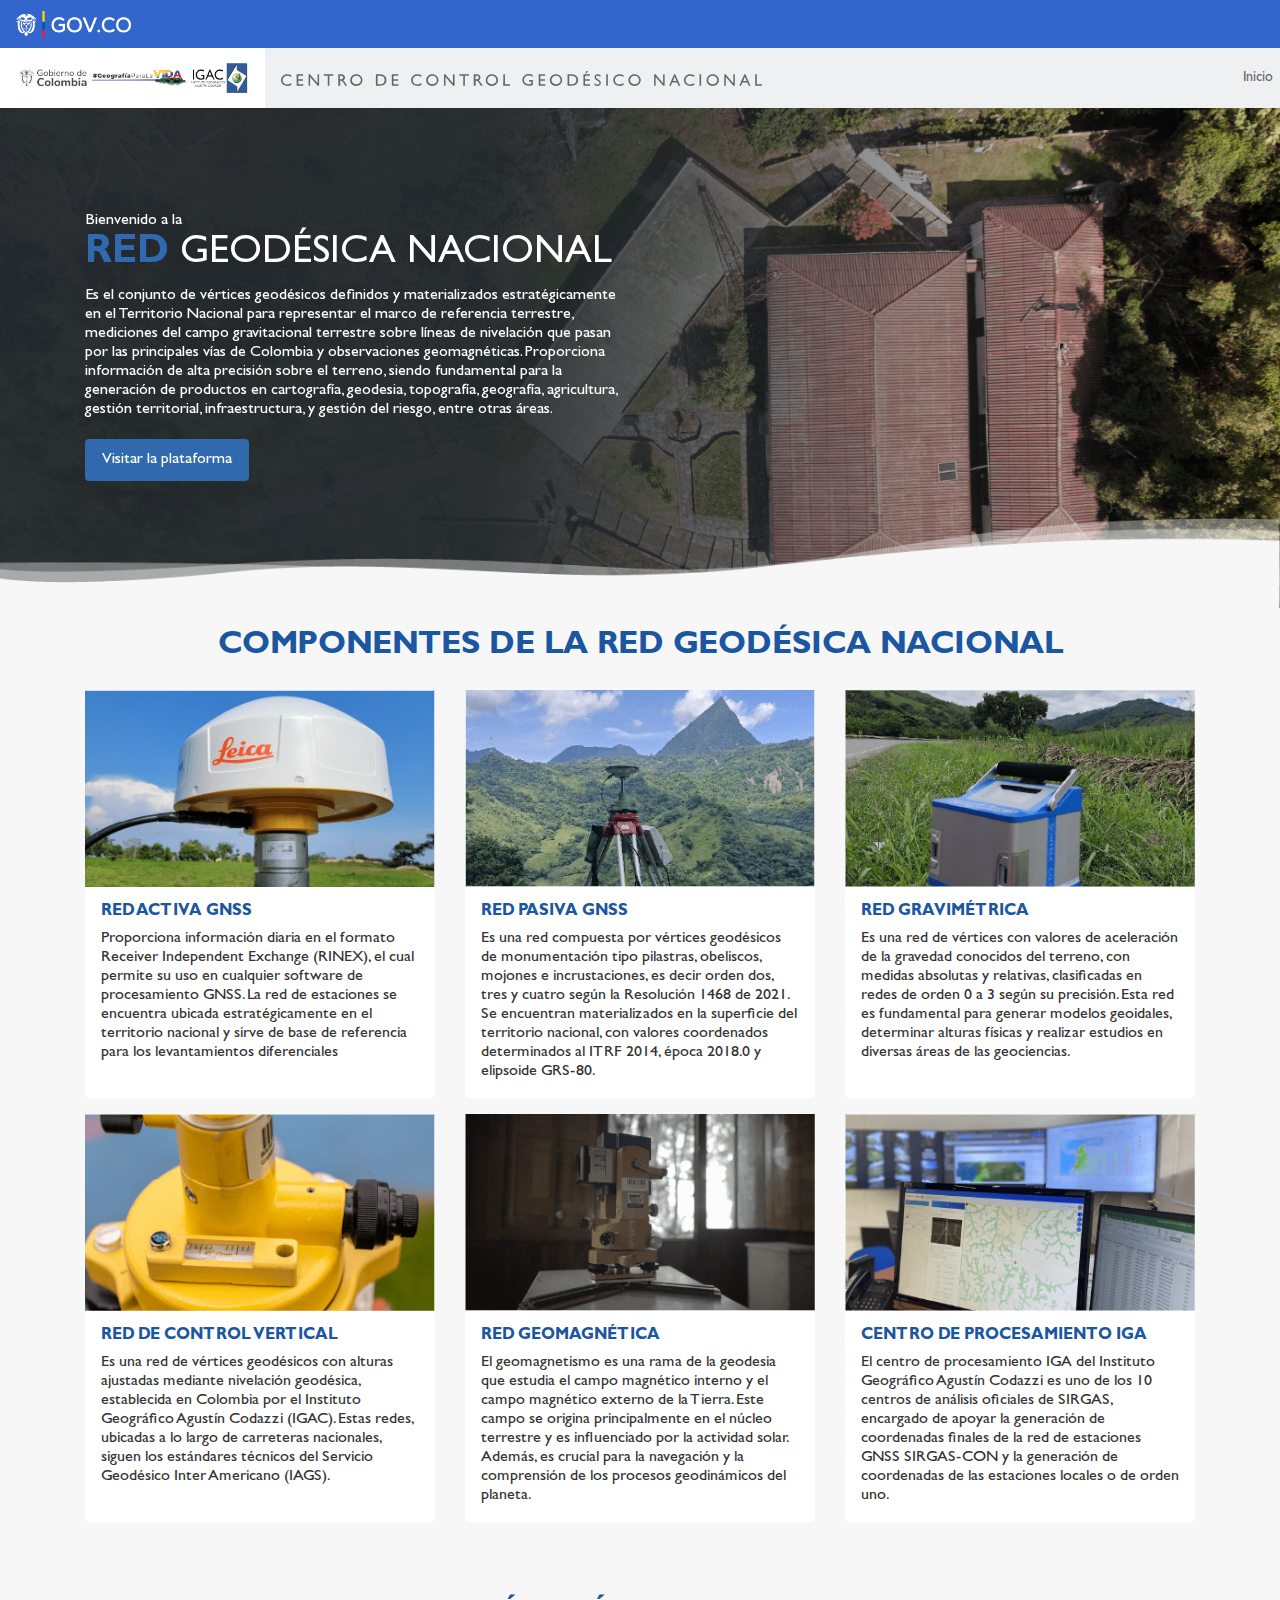
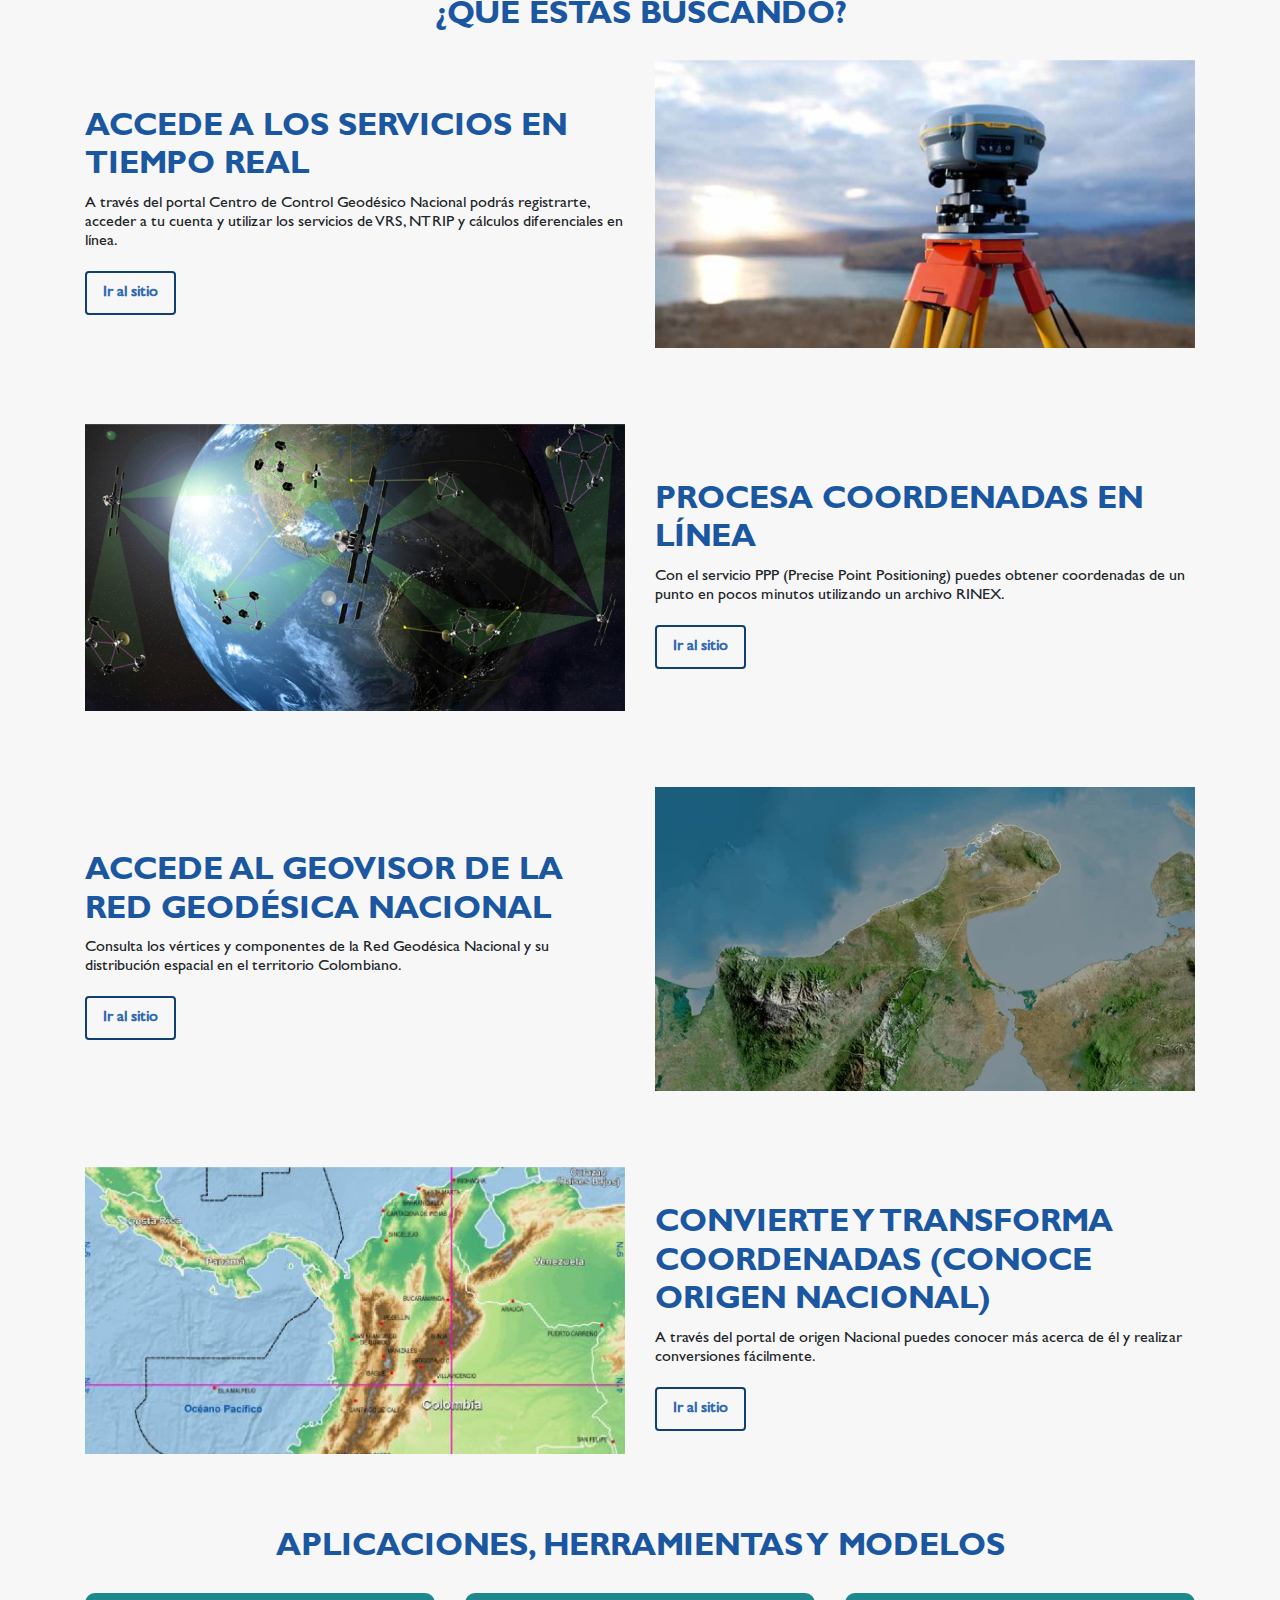
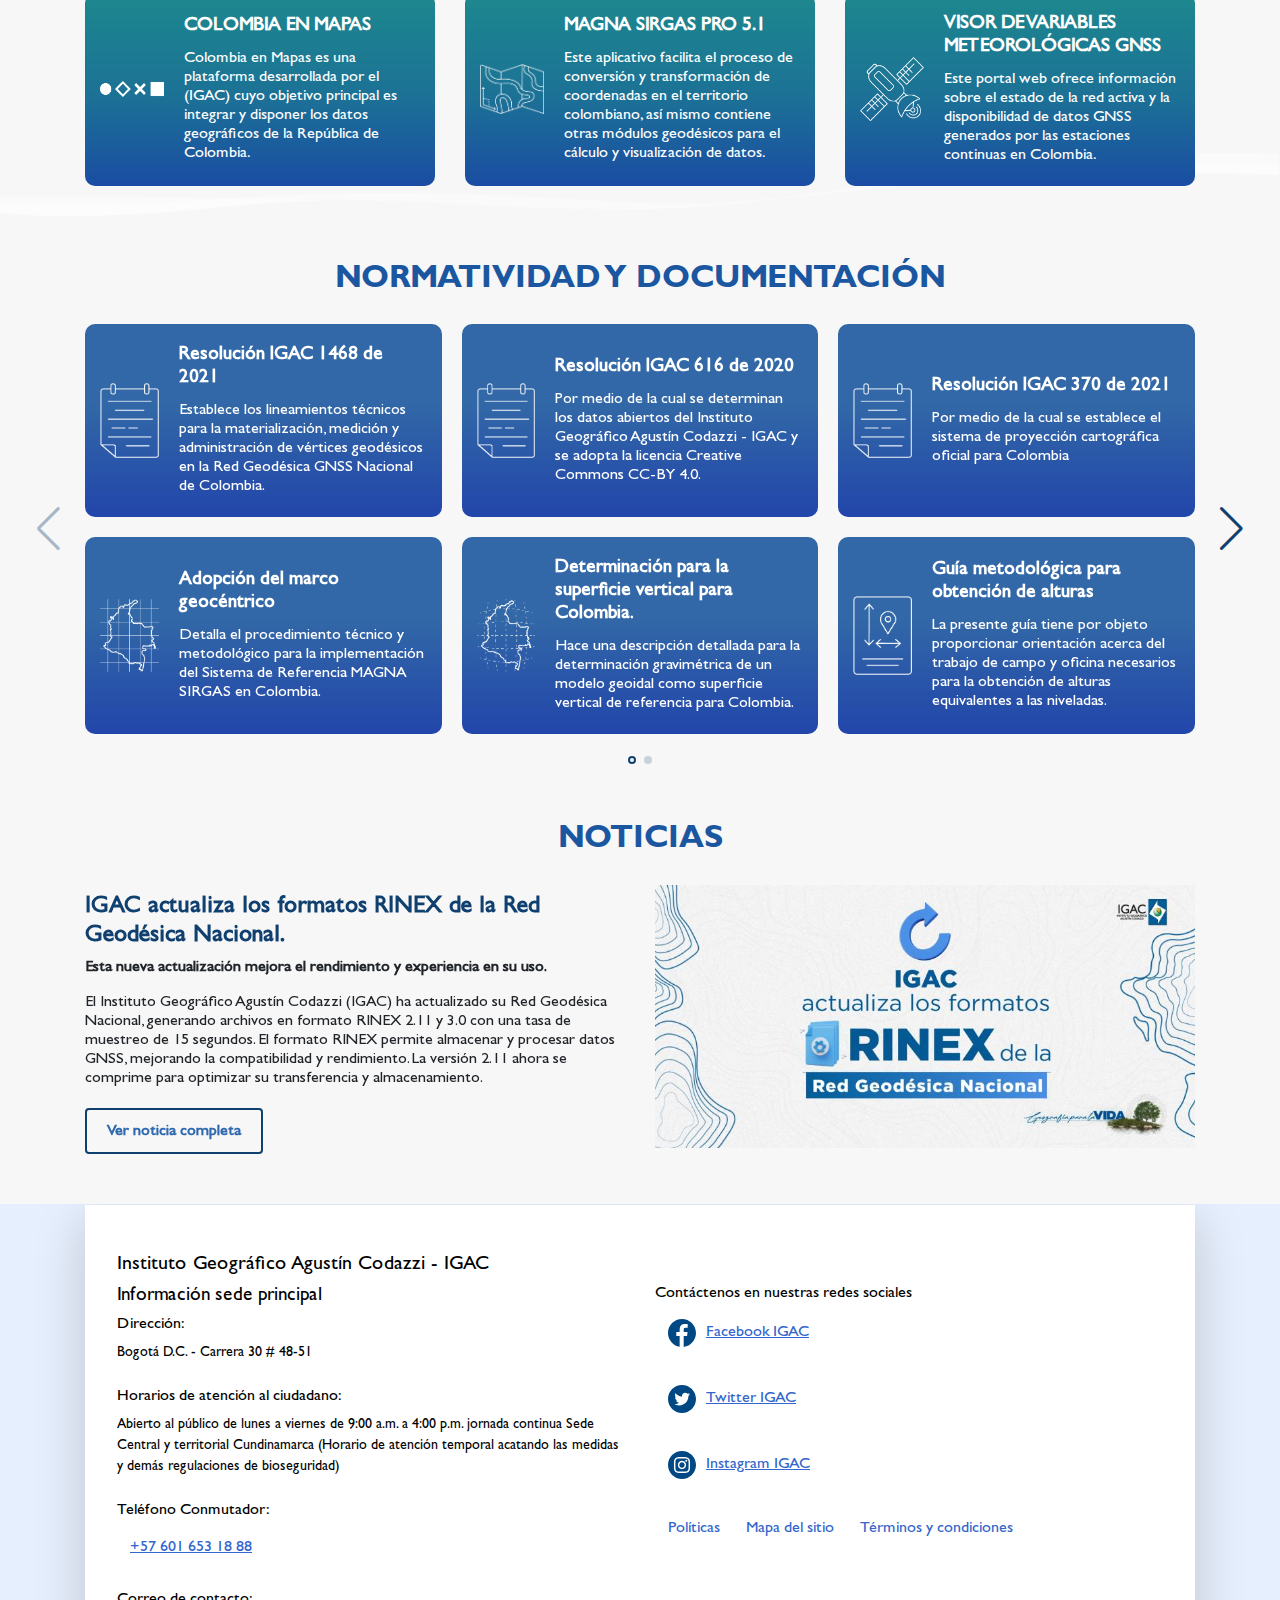
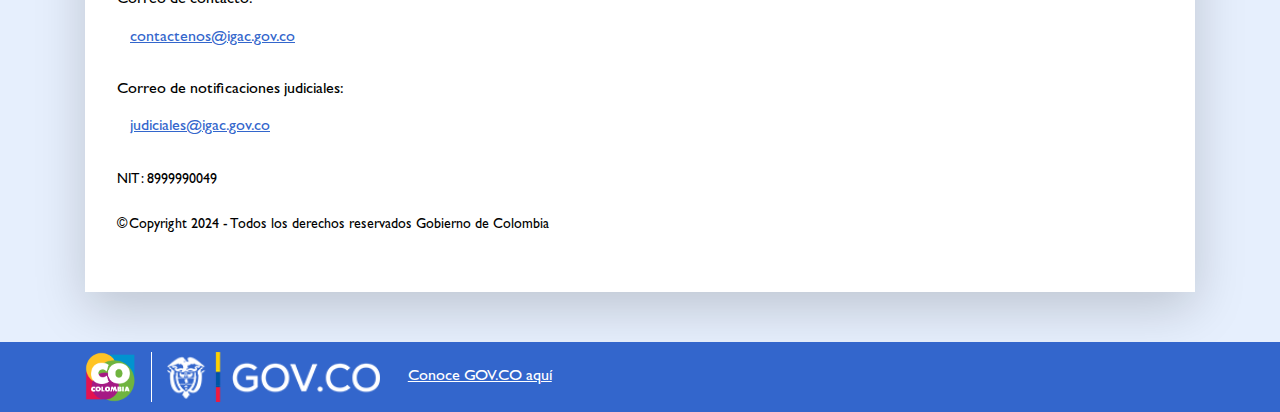
==== commit cac50ada: "home url" ====
--- a/index.html
+++ b/index.html
@@ -39,7 +39,7 @@
             </div>
             <ul id="link-list">
                 <li>
-                    <a rel="noopener" href="/redgeodesica">Inicio</a>
+                    <a rel="noopener" href="/">Inicio</a>
                 </li>                
             </ul>
             <button class='nav-bar-toggle-igac'>
